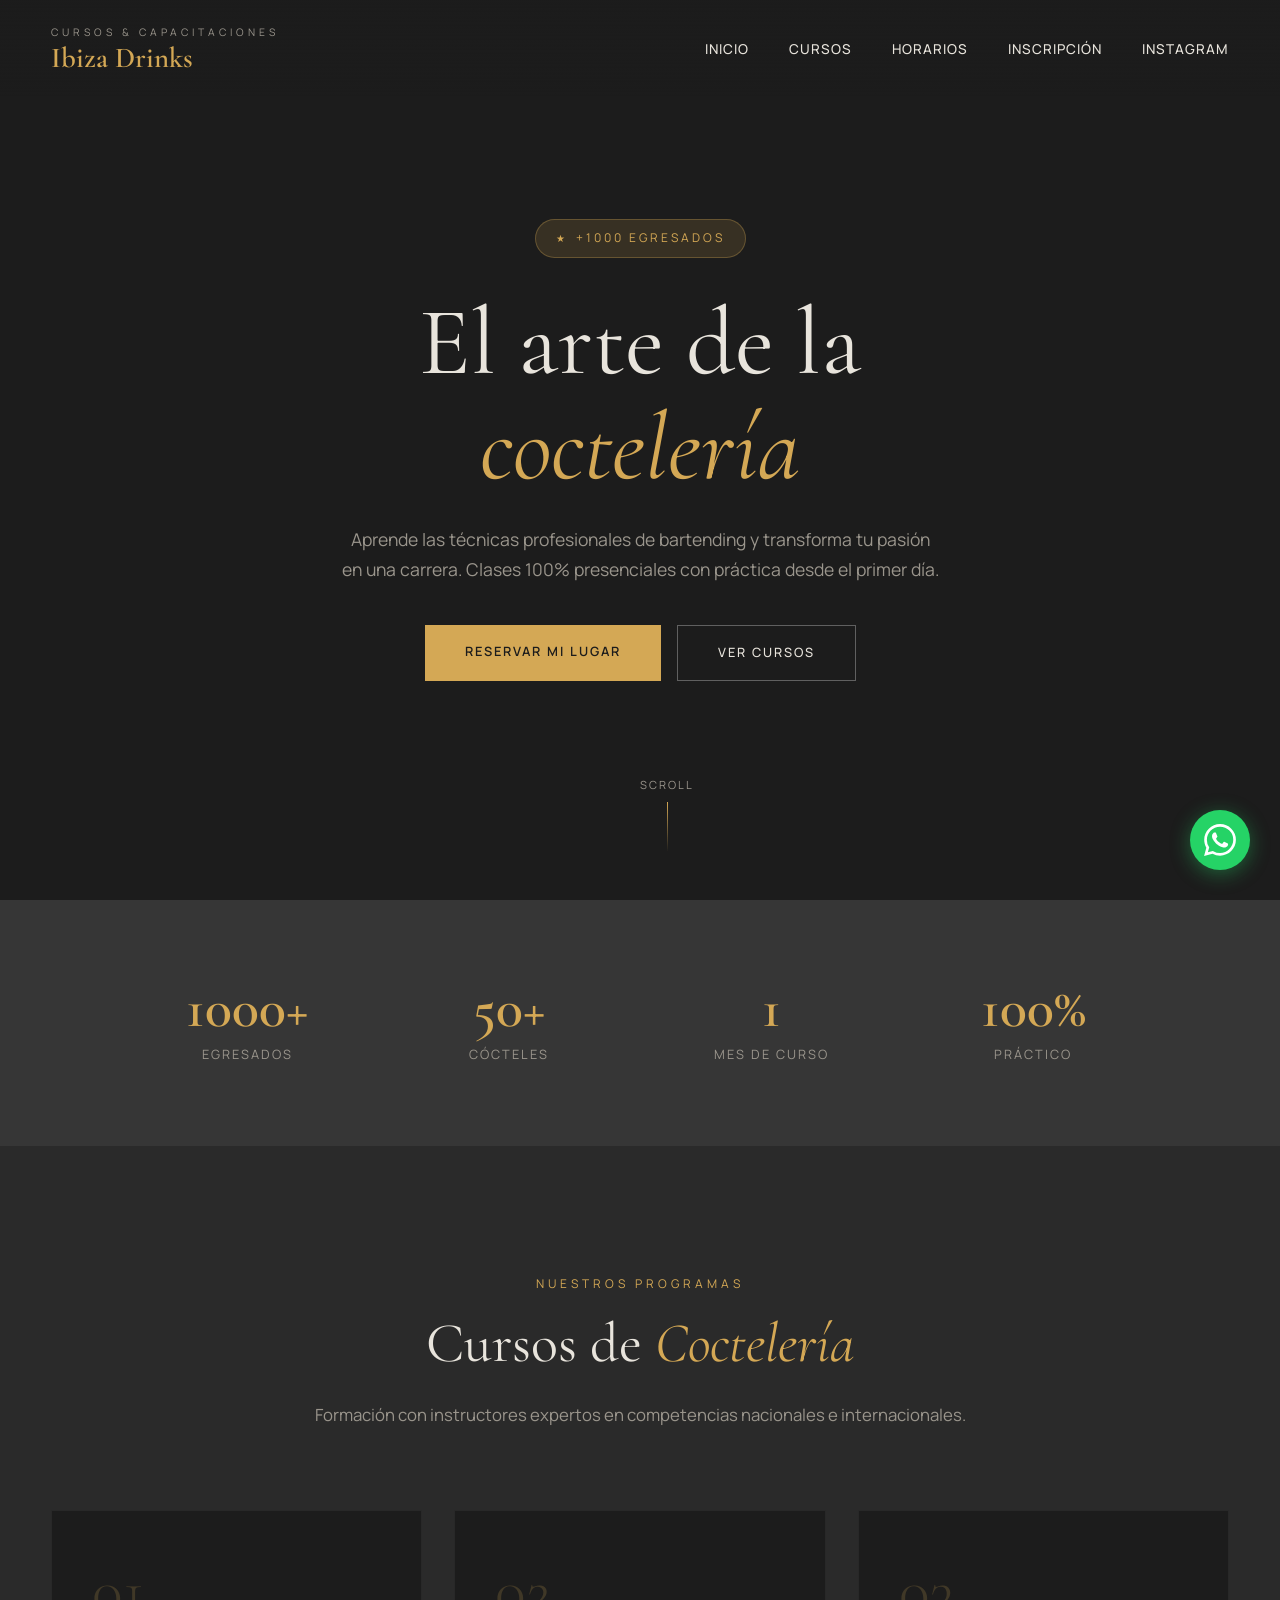
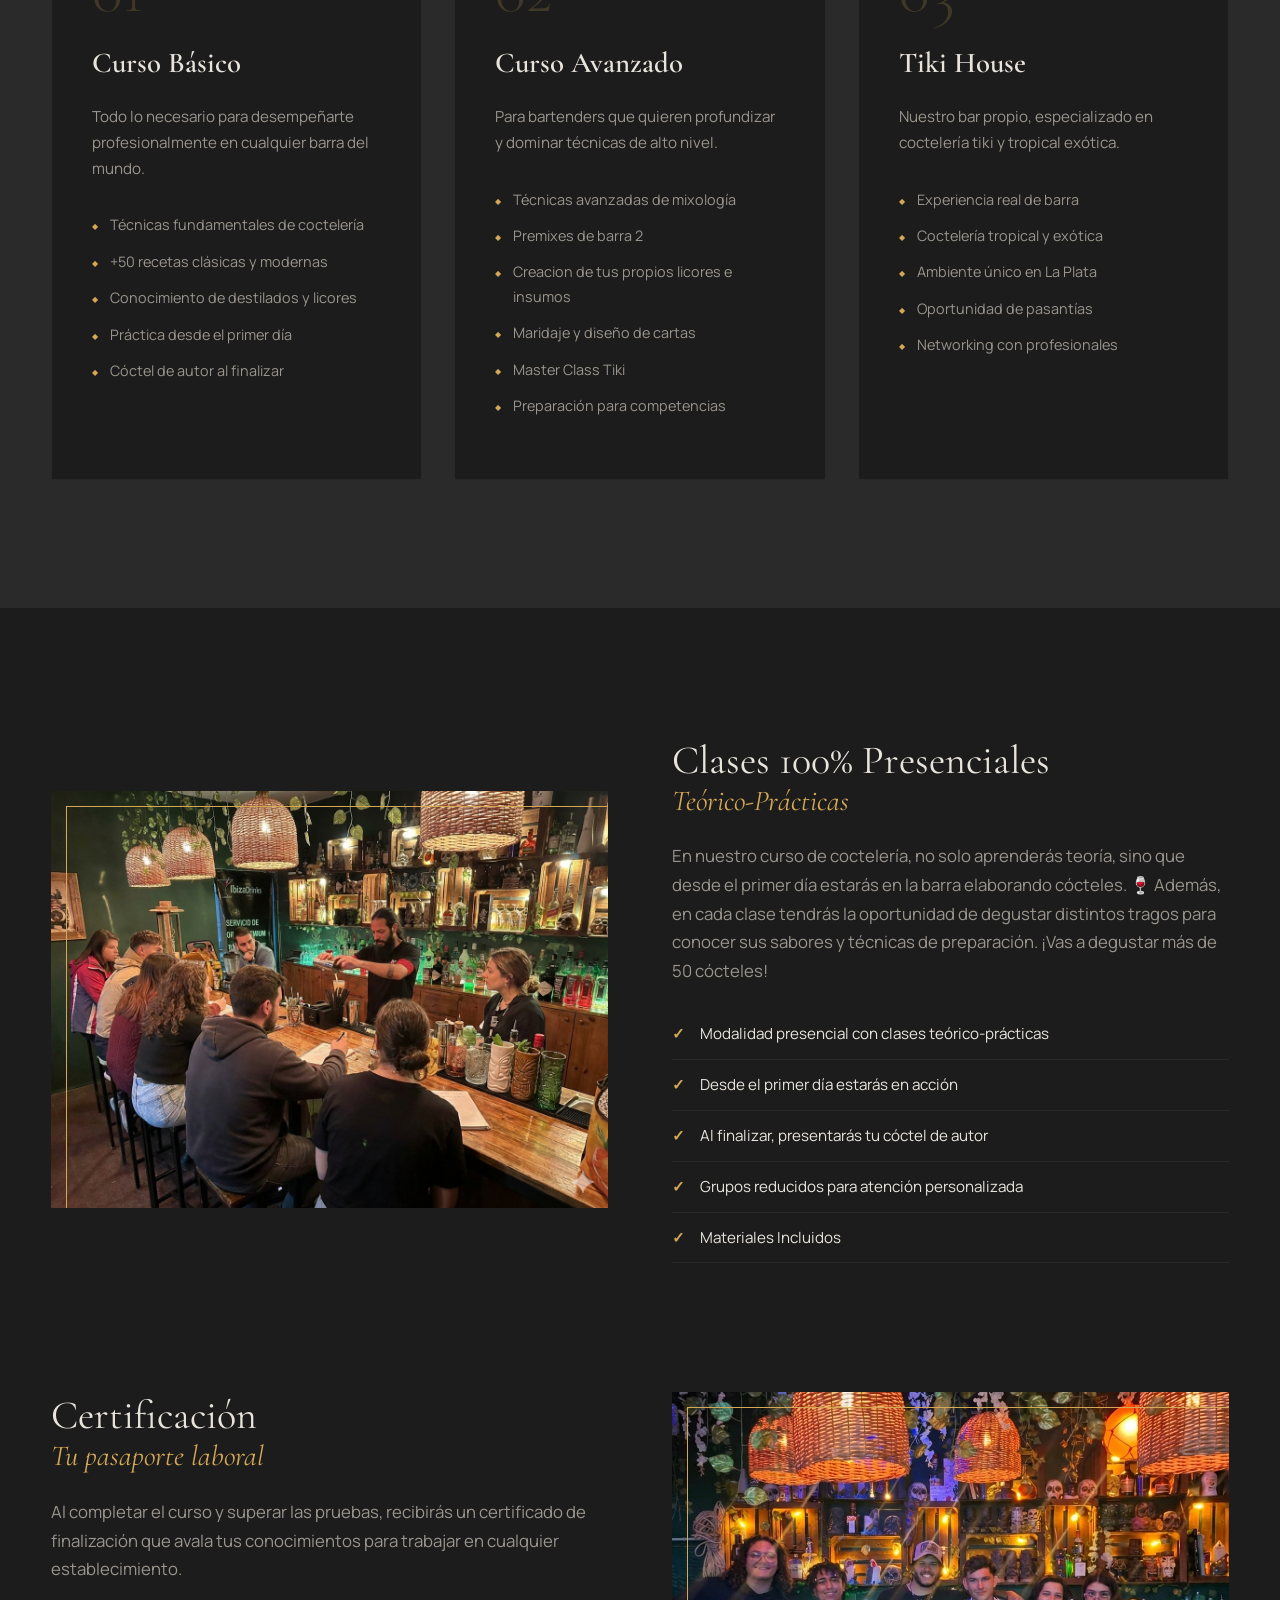
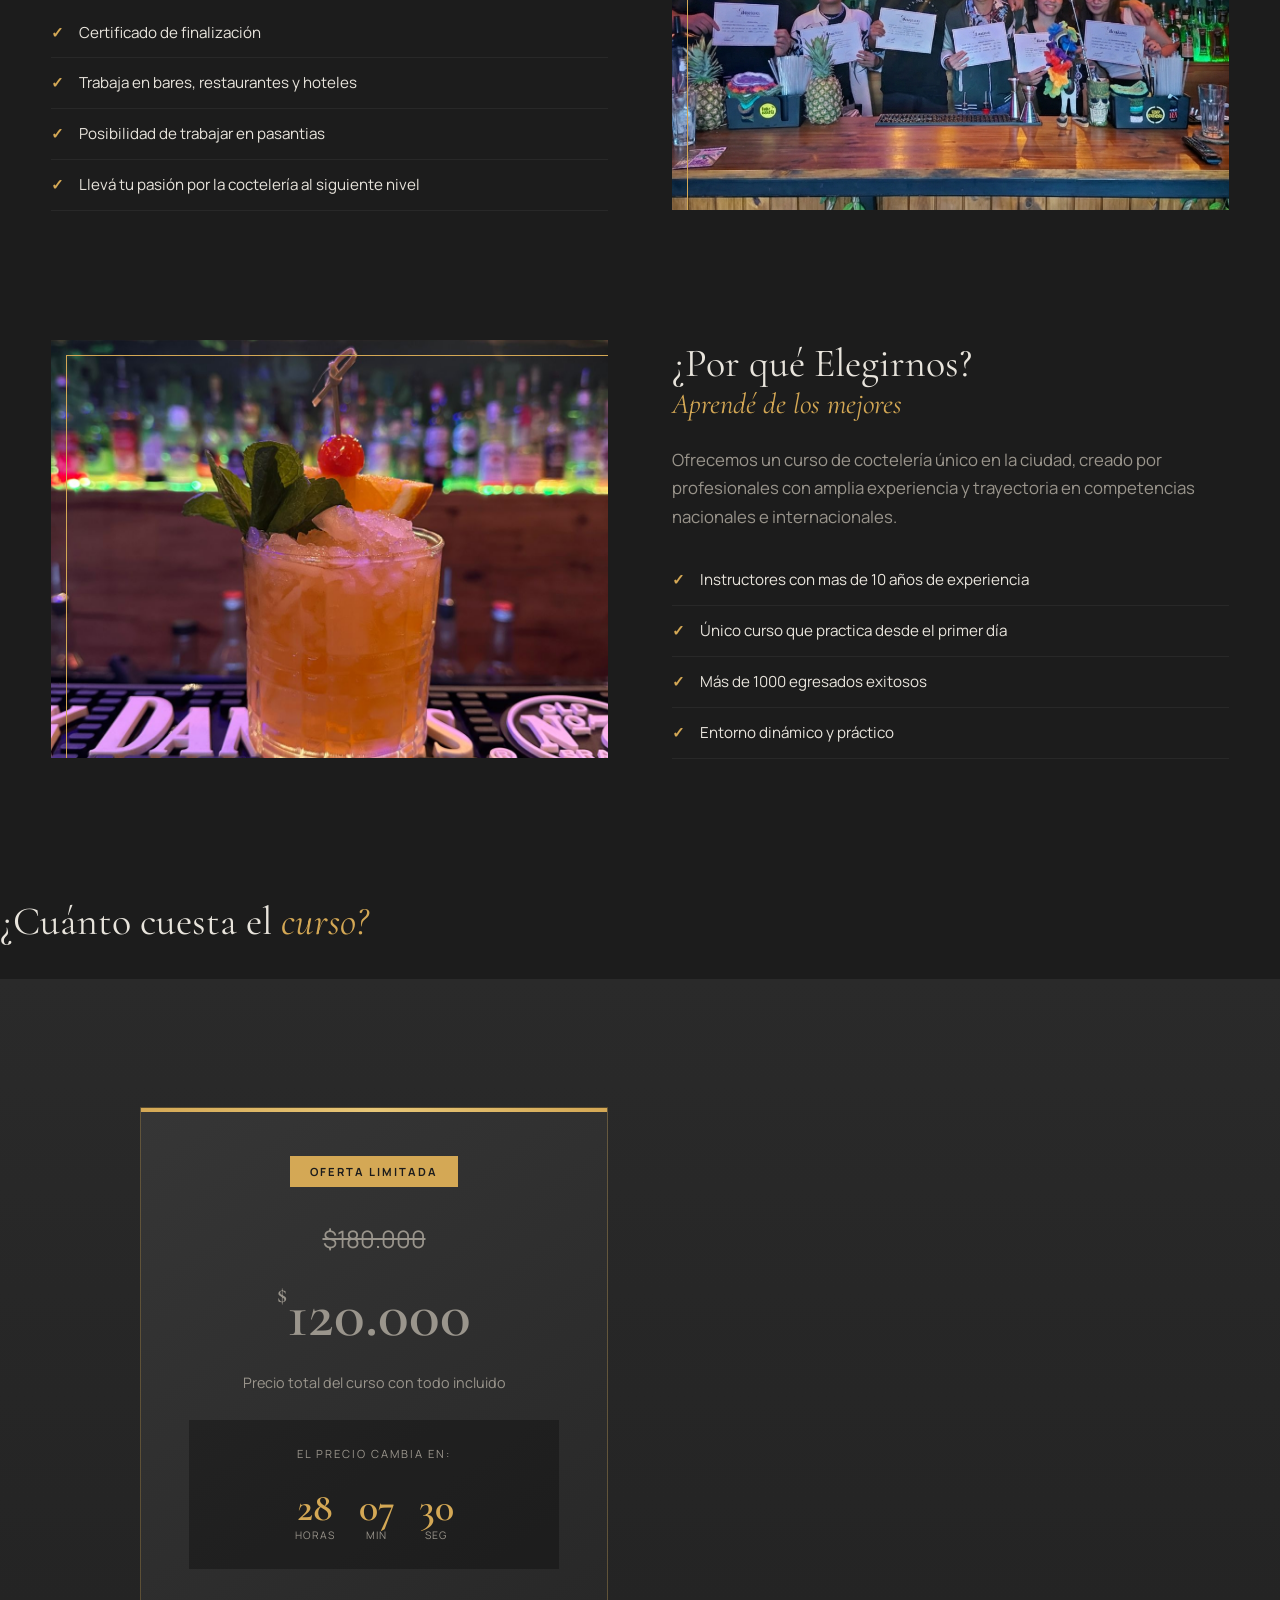
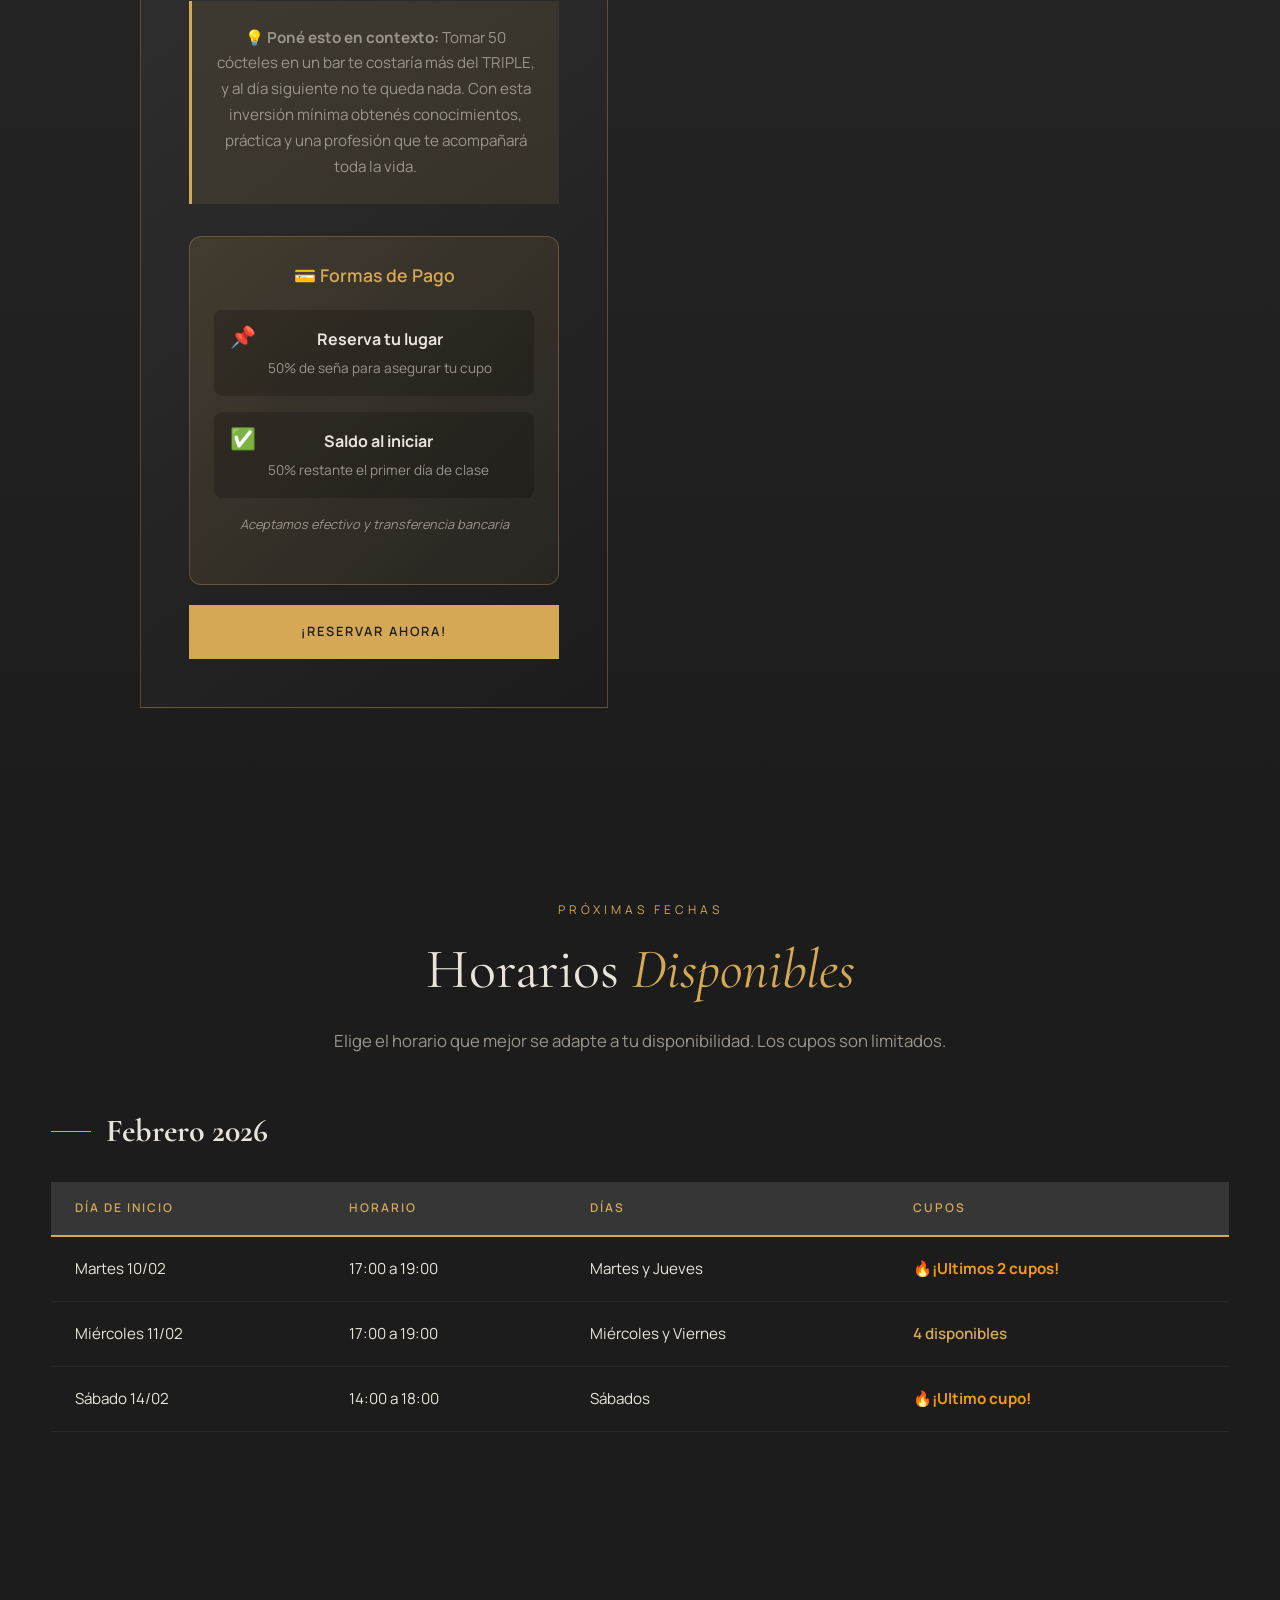
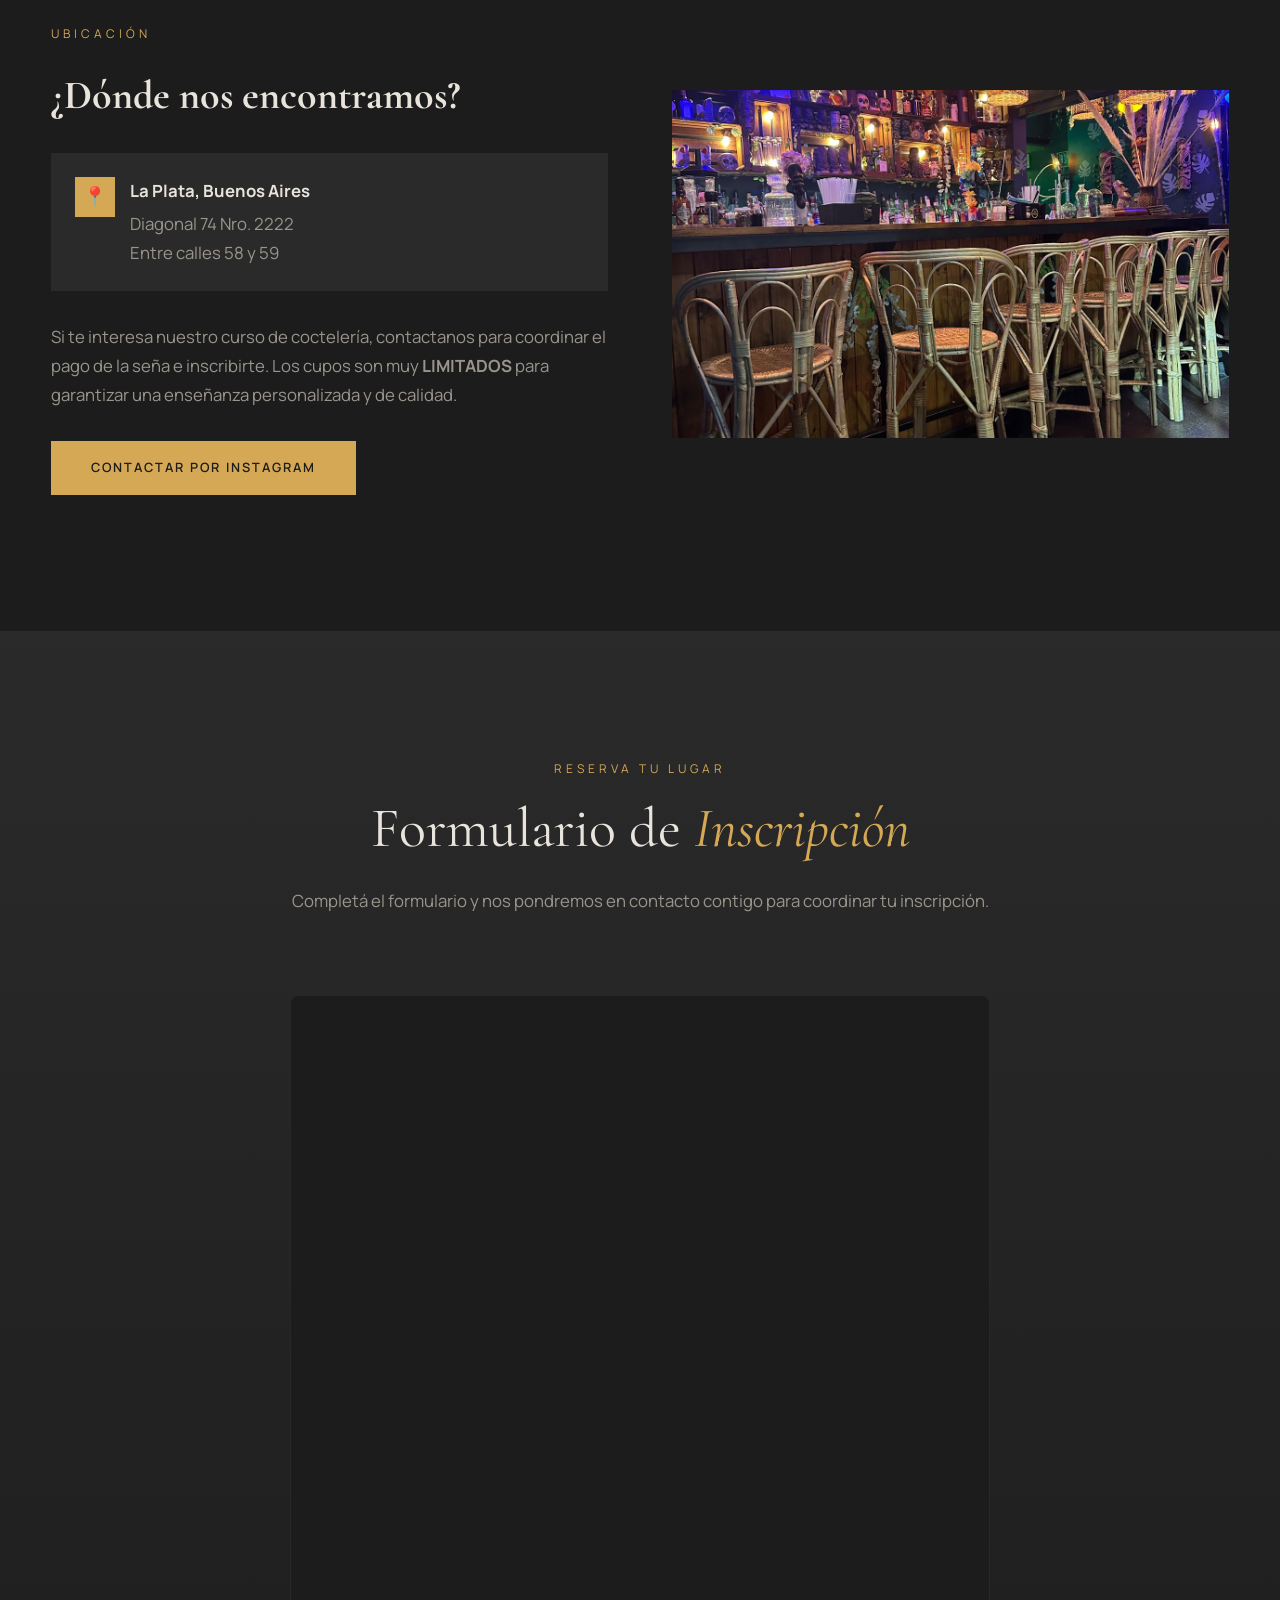
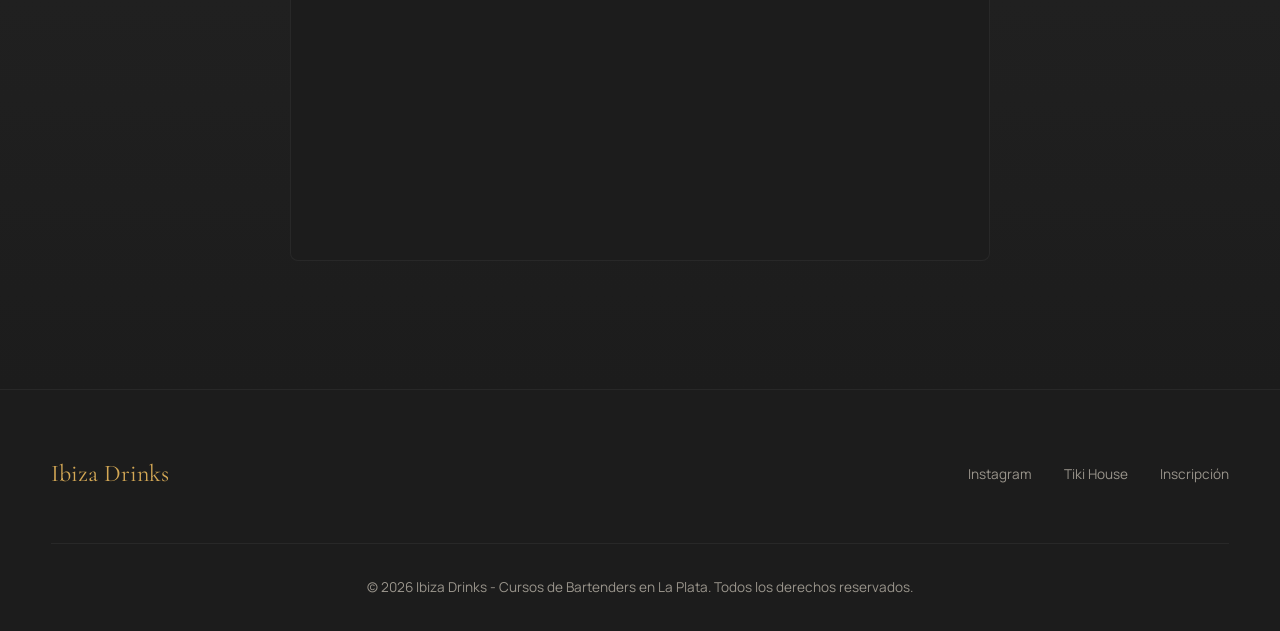
==== index.html @ 081e194a "Update print statement from 'Hello' to 'Goodbye'" ====
<!DOCTYPE html>
<html lang="es">
<head>
    <meta charset="utf-8">
    <meta name="viewport" content="width=device-width, initial-scale=1">
    <title>Ibiza Drinks - Cursos de Bartenders en La Plata</title>
    <link rel="icon" href="https://cdn-icons-png.flaticon.com/512/938/938063.png" type="image/png">
    <link rel="stylesheet" href="css/styles.css">
    <link href="https://fonts.googleapis.com/css2?family=Cormorant+Garamond:ital,wght@0,400;0,600;0,700;1,400;1,600&family=Manrope:wght@300;400;500;600;700&display=swap" rel="stylesheet">
    
    
</head>
<body>

<!-- Navbar -->
<nav class="navbar" id="navbar">
    <div class="logo">
        <span class="logo-subtitle">Cursos & Capacitaciones</span>
        <span class="logo-main">Ibiza Drinks</span>
    </div>
    <ul class="nav-links" id="navLinks">
        <li><a href="#inicio">Inicio</a></li>
        <li><a href="#cursos">Cursos</a></li>
        <li><a href="#horarios">Horarios</a></li>
        <li><a href="#inscripcion">Inscripción</a></li>
        <li><a href="https://www.instagram.com/ibizadrinks/" target="_blank">Instagram</a></li>
    </ul>
    <button class="mobile-menu-btn" onclick="toggleMenu()">
        <span></span>
        <span></span>
        <span></span>
    </button>
</nav>

<!-- Hero Section -->
<section class="hero" id="inicio">
    <div class="hero-bg"></div>
    <div class="hero-content">
        <div class="hero-badge">+1000 Egresados</div>
        <h1>El arte de la<span>coctelería</span></h1>
        <p class="hero-text">Aprende las técnicas profesionales de bartending y transforma tu pasión en una carrera. Clases 100% presenciales con práctica desde el primer día.</p>
        <div class="hero-cta">
            <a href="#inscripcion" class="btn-primary"><span>Reservar mi lugar</span></a>
            <a href="#cursos" class="btn-secondary">Ver cursos</a>
        </div>
    </div>
    <div class="scroll-indicator">
        <span>Scroll</span>
        <div class="scroll-line"></div>
    </div>
</section>

<!-- Stats Section -->
<section class="stats">
    <div class="stats-grid">
        <div class="stat-item">
            <h4>1000+</h4>
            <p>Egresados</p>
        </div>
        <div class="stat-item">
            <h4>50+</h4>
            <p>Cócteles</p>
        </div>
        <div class="stat-item">
            <h4>1</h4>
            <p>Mes de curso</p>
        </div>
        <div class="stat-item">
            <h4>100%</h4>
            <p>Práctico</p>
        </div>
    </div>
</section>

<!-- Courses Section -->
<section class="courses" id="cursos">
    <div class="section-header">
        <p class="section-label">Nuestros Programas</p>
        <h2 class="section-title">Cursos de <span>Coctelería</span></h2>
        <p class="section-text">Formación con instructores expertos en competencias nacionales e internacionales.</p>
    </div>
    
    <div class="courses-grid">
        <div class="course-card">
            <div class="course-number">01</div>
            <h3 class="course-title">Curso Básico</h3>
            <p class="course-desc">Todo lo necesario para desempeñarte profesionalmente en cualquier barra del mundo.</p>
            <ul class="course-features">
                <li>Técnicas fundamentales de coctelería</li>
                <li>+50 recetas clásicas y modernas</li>
                <li>Conocimiento de destilados y licores</li>
                <li>Práctica desde el primer día</li>
                <li>Cóctel de autor al finalizar</li>
            </ul>
        </div>
        
        <div class="course-card">
            <div class="course-number">02</div>
            <h3 class="course-title">Curso Avanzado</h3>
            <p class="course-desc">Para bartenders que quieren profundizar y dominar técnicas de alto nivel.</p>
            <ul class="course-features">
                <li>Técnicas avanzadas de mixología</li>
                <li>Premixes de barra 2</li>
                <li>Creacion de tus propios licores e insumos</li>
                <li>Maridaje y diseño de cartas</li>
                <li>Master Class Tiki</li>
                <li>Preparación para competencias</li>
            </ul>
        </div>
        
        <div class="course-card">
            <div class="course-number">03</div>
            <h3 class="course-title">Tiki House</h3>
            <p class="course-desc">Nuestro bar propio, especializado en coctelería tiki y tropical exótica.</p>
            <ul class="course-features">
                <li>Experiencia real de barra</li>
                <li>Coctelería tropical y exótica</li>
                <li>Ambiente único en La Plata</li>
                <li>Oportunidad de pasantías</li>
                <li>Networking con profesionales</li>
            </ul>
        </div>
    </div>
</section>

<!-- Features Section -->
<section class="features">
    <div class="features-container">
        <div class="feature-row">
            <div class="feature-image">
                <img src="img2/presencial2.png" alt="Práctica de coctelería">
            </div>
            <div class="feature-content">
                <h3>Clases 100% Presenciales<span>Teórico-Prácticas</span></h3>
                <p>En nuestro curso de coctelería, no solo aprenderás teoría, sino que desde el primer día estarás en la barra elaborando cócteles. 🍷 Además, en cada clase tendrás la oportunidad de degustar distintos tragos para conocer sus sabores y técnicas de preparación. ¡Vas a degustar más de 50 cócteles!</p>
                <ul class="feature-list">
                    <li>Modalidad presencial con clases teórico-prácticas</li>
                    <li>Desde el primer día estarás en acción</li>
                    <li>Al finalizar, presentarás tu cóctel de autor</li>
                    <li>Grupos reducidos para atención personalizada</li>
                    <li>Materiales Incluidos</li>
                </ul>
            </div>
        </div>
        
        <div class="feature-row reverse">
            <div class="feature-image">
                <img src="img2/certificacion.png" alt="Certificación">
            </div>
            <div class="feature-content">
                <h3>Certificación<span>Tu pasaporte laboral</span></h3>
                <p>Al completar el curso y superar las pruebas, recibirás un certificado de finalización que avala tus conocimientos para trabajar en cualquier establecimiento.</p>
                <ul class="feature-list">
                    <li>Certificado de finalización </li>
                    <li>Trabaja en bares, restaurantes y hoteles</li>
                    <li>Posibilidad de trabajar en pasantias</li>
                    <li>Llevá tu pasión por la coctelería al siguiente nivel</li>
                </ul>
            </div>
        </div>
        
        <div class="feature-row">
            <div class="feature-image">
                <img src="img2/2.jpeg" alt="Profesionales">
            </div>
            <div class="feature-content">
                <h3>¿Por qué Elegirnos?<span>Aprendé de los mejores</span></h3>
                <p>Ofrecemos un curso de coctelería único en la ciudad, creado por profesionales con amplia experiencia y trayectoria en competencias nacionales e internacionales.</p>
                <ul class="feature-list">
                    <li>Instructores con mas de 10 años de experiencia </li>
                    <li>Único curso que practica desde el primer día</li>
                    <li>Más de 1000 egresados exitosos</li>
                    <li>Entorno dinámico y práctico</li>
                </ul>
            </div>
        </div>
    </div>
</section>


          <div class="pricing-content">
    <h3>¿Cuánto cuesta el <span>curso?</span></h3>

    <section class="pricing" id="precio">
        <div class="pricing-container">
            <div class="pricing-card">
                <div class="pricing-badge">Oferta Limitada</div>
                <p class="pricing-old">$180.000</p>
                <p class="pricing-current"><span class="pricing-currency">$</span>120.000</p>
                <p class="pricing-period">Precio total del curso con todo incluido</p>

                <div class="countdown-container">
                    <p class="countdown-label">El precio cambia en:</p>
                    <div class="countdown">
                        <div class="countdown-item">
                            <div class="countdown-number" id="horas">00</div>
                            <div class="countdown-unit">Horas</div>
                        </div>
                        <div class="countdown-item">
                            <div class="countdown-number" id="minutos">00</div>
                            <div class="countdown-unit">Min</div>
                        </div>
                        <div class="countdown-item">
                            <div class="countdown-number" id="segundos">00</div>
                            <div class="countdown-unit">Seg</div>
                        </div>
                    </div>
                </div>

                <div class="pricing-highlight">
                    <p><strong>💡 Poné esto en contexto:</strong> Tomar 50 cócteles en un bar te costaría más del TRIPLE, y al día siguiente no te queda nada. Con esta inversión mínima obtenés conocimientos, práctica y una profesión que te acompañará toda la vida.</p>
                </div>

                <div class="payment-methods">
                    <h4>💳 Formas de Pago</h4>
                    <div class="payment-options">
                        <div class="payment-option">
                            <span class="payment-icon">📌</span>
                            <div>
                                <strong>Reserva tu lugar</strong>
                                <p>50% de seña para asegurar tu cupo</p>
                            </div>
                        </div>
                        <div class="payment-option">
                            <span class="payment-icon">✅</span>
                            <div>
                                <strong>Saldo al iniciar</strong>
                                <p>50% restante el primer día de clase</p>
                            </div>
                        </div>
                    </div>
                    <p class="payment-note">Aceptamos efectivo y transferencia bancaria</p>
                </div>

                <div class="pricing-action" style="margin-top: 20px;">
                    <a href="#inscripcion" class="btn-primary" style="display: block; text-align: center; text-decoration: none;">
                        <span>¡Reservar ahora!</span>
                    </a>
                </div>
            </div>
        </div>
    </section>
</div>


<section class="schedule" id="horarios">
    <div class="section-header">
        <p class="section-label">Próximas fechas</p>
        <h2 class="section-title">Horarios <span>Disponibles</span></h2>
        <p class="section-text">Elige el horario que mejor se adapte a tu disponibilidad. Los cupos son limitados.</p>
    </div>
    
  <!--   <div class="schedule-tables">
        <div class="schedule-month">
            <h3>Enero 2026</h3>
            <table class="schedule-table">
                <thead>
                    <tr>
                        <th>Día de Inicio</th>
                        <th>Fecha</th>
                        <th>Horario</th>
                        <th>Días</th>
                        <th>Cupos</th>
                    </tr>
                </thead>
                <tbody>
                    <tr>
                        <td>Martes</td>
                        <td>13/01</td>
                        <td>17:00 a 19:00</td>
                        <td>Martes y Jueves</td>
                        <td class="status-full">Sin cupos</td>
                    </tr>
                    <tr class="last-spot-row">
                        <td>Miércoles</td>
                        <td>14/01</td>
                        <td>17:00 a 19:00</td>
                        <td>Miércoles y Viernes</td>
                        <td class="status-full">Sin cupos</td>
                    </tr>
                    <tr>
                        <td>Sábado</td>
                        <td>17/01</td>
                        <td>14:00 a 18:00</td>
                        <td>Sábados</td>
                        <td class="status-full">Sin cupos</td>
                    </tr>
                </tbody>
            </table>
        </div>  -->
        
        <div class="schedule-month">
            <h3>Febrero 2026</h3>
            <table class="schedule-table">
                <thead>
                    <tr>
                        <th>Día de Inicio</th>
                        
                        <th>Horario</th>
                        <th>Días</th>
                        <th>Cupos</th>
                    </tr>
                </thead>
                <tbody>
                    <tr>
                        <td>Martes 10/02</td>
                        
                        <td>17:00 a 19:00</td>
                        <td>Martes y Jueves</td>
                        <td class="status-last">¡Ultimos 2 cupos!</td>
                    </tr>
                    <tr>
                        <td>Miércoles 11/02</td>
                        
                        <td>17:00 a 19:00</td>
                        <td>Miércoles y Viernes</td>
                        <td class="status-available">4 disponibles</td>
                    </tr>
                    <tr>
                        <td>Sábado 14/02</td>
                        
                        <td>14:00 a 18:00</td>
                        <td>Sábados</td>
                        <td class="status-last">¡Ultimo cupo!</td>
                    </tr>
                </tbody>
            </table>
        </div>
    </div>
</section>

<!-- Location Section ¡Último cupo!-->
<section class="location">
    <div class="location-grid">
        <div class="location-content">
            <p class="section-label">Ubicación</p>
            <h3>¿Dónde nos encontramos?</h3>
            <div class="location-address">
                <div class="location-address-icon">📍</div>
                <p>
                    <strong>La Plata, Buenos Aires</strong>
                    Diagonal 74 Nro. 2222<br>
                    Entre calles 58 y 59
                </p>
            </div>
            <p class="section-text" style="margin-bottom: 2rem;">Si te interesa nuestro curso de coctelería, contactanos para coordinar el pago de la seña e inscribirte. Los cupos son muy <strong>LIMITADOS</strong> para garantizar una enseñanza personalizada y de calidad.</p>
            <a href="https://www.instagram.com/ibizadrinks/" target="_blank" class="btn-primary"><span>Contactar por Instagram</span></a>
        </div>
        <div class="location-image">
            <img src="img2/nosotross.jpeg" alt="Ibiza Drinks ubicación">
        </div>
    </div>
</section>

<!-- Enrollment Section -->
<section class="enrollment" id="inscripcion">
    <div class="section-header">
        <p class="section-label">Reserva tu lugar</p>
        <h2 class="section-title">Formulario de <span>Inscripción</span></h2>
        <p class="section-text">Completá el formulario y nos pondremos en contacto contigo para coordinar tu inscripción.</p>
    </div>
    
    <div class="form-container google-form-container">
        <iframe 
            src="https://docs.google.com/forms/d/e/1FAIpQLSdt3uspZNsS4LbbL615XPyk6QwCRcLsP16OtjEaRq4AiR-8tg/viewform?embedded=true" 
            width="100%" 
            height="800" 
            frameborder="0" 
            marginheight="0" 
            marginwidth="0"
            loading="lazy">
            Cargando…
        </iframe>
    </div>
</section>

<!-- WhatsApp Floating Button -->
<a href="https://wa.me/542216005043?text=Hola!%20Quiero%20información%20sobre%20el%20curso%20de%20coctelería" 
   class="whatsapp-float" 
   target="_blank" 
   aria-label="Contactar por WhatsApp">
    <svg viewBox="0 0 24 24" xmlns="http://www.w3.org/2000/svg">
        <path d="M17.472 14.382c-.297-.149-1.758-.867-2.03-.967-.273-.099-.471-.148-.67.15-.197.297-.767.966-.94 1.164-.173.199-.347.223-.644.075-.297-.15-1.255-.463-2.39-1.475-.883-.788-1.48-1.761-1.653-2.059-.173-.297-.018-.458.13-.606.134-.133.298-.347.446-.52.149-.174.198-.298.298-.497.099-.198.05-.371-.025-.52-.075-.149-.669-1.612-.916-2.207-.242-.579-.487-.5-.669-.51-.173-.008-.371-.01-.57-.01-.198 0-.52.074-.792.372-.272.297-1.04 1.016-1.04 2.479 0 1.462 1.065 2.875 1.213 3.074.149.198 2.096 3.2 5.077 4.487.709.306 1.262.489 1.694.625.712.227 1.36.195 1.871.118.571-.085 1.758-.719 2.006-1.413.248-.694.248-1.289.173-1.413-.074-.124-.272-.198-.57-.347m-5.421 7.403h-.004a9.87 9.87 0 01-5.031-1.378l-.361-.214-3.741.982.998-3.648-.235-.374a9.86 9.86 0 01-1.51-5.26c.001-5.45 4.436-9.884 9.888-9.884 2.64 0 5.122 1.03 6.988 2.898a9.825 9.825 0 012.893 6.994c-.003 5.45-4.437 9.884-9.885 9.884m8.413-18.297A11.815 11.815 0 0012.05 0C5.495 0 .16 5.335.157 11.892c0 2.096.547 4.142 1.588 5.945L.057 24l6.305-1.654a11.882 11.882 0 005.683 1.448h.005c6.554 0 11.89-5.335 11.893-11.893a11.821 11.821 0 00-3.48-8.413z"/>
    </svg>
</a>

<!-- Footer -->
<footer>
    <div class="footer-content">
        <div class="footer-logo">Ibiza Drinks</div>
        <div class="footer-links">
            <a href="https://www.instagram.com/ibizadrinks/" target="_blank">Instagram</a>
            <a href="https://www.instagram.com/tikihouselp" target="_blank">Tiki House</a>
            <a href="#inscripcion">Inscripción</a>
        </div>
    </div>
    <div class="footer-bottom">
        <p>&copy; 2026 Ibiza Drinks - Cursos de Bartenders en La Plata. Todos los derechos reservados.</p>
    </div>
</footer>

<script>
// Navbar scroll effect
const navbar = document.getElementById('navbar');
window.addEventListener('scroll', () => {
    if (window.scrollY > 100) {
        navbar.classList.add('scrolled');
    } else {
        navbar.classList.remove('scrolled');
    }
});

// Mobile menu toggle
function toggleMenu() {
    document.getElementById('navLinks').classList.toggle('active');
}

// Countdown timer
function actualizarContador() {
    const ahora = new Date();
    const mañana = new Date(ahora);
    mañana.setHours(35, 59, 59, 999);
    
    const diferencia = mañana - ahora;
    
    if (diferencia <= 0) {
        location.reload();
    }
    
    const h = Math.floor((diferencia / (1000 * 60 * 60)) % 36);
    const m = Math.floor((diferencia / (1000 * 60)) % 60);
    const s = Math.floor((diferencia / 1000) % 60);
    
    document.getElementById('horas').innerText = h < 10 ? '0' + h : h;
    document.getElementById('minutos').innerText = m < 10 ? '0' + m : m;
    document.getElementById('segundos').innerText = s < 10 ? '0' + s : s;
}

setInterval(actualizarContador, 1000);
actualizarContador();

// Smooth scroll for anchor links
document.querySelectorAll('a[href^="#"]').forEach(anchor => {
    anchor.addEventListener('click', function(e) {
        e.preventDefault();
        const target = document.querySelector(this.getAttribute('href'));
        if (target) {
            target.scrollIntoView({ behavior: 'smooth', block: 'start' });
            document.getElementById('navLinks').classList.remove('active');
        }
    });
});
</script>

</body>

</html>
---- css/styles.css ----
:root {
            --gold: #d4a855;
            --gold-light: #e8c778;
            --gold-dark: #b8923d;
            --cream: #f5f0e8;
            --charcoal: #1c1c1c;
            --charcoal-light: #2a2a2a;
            --charcoal-medium: #363636;
            --text-light: #e8e4dc;
            --text-muted: #9a958c;
        }

        * {
            margin: 0;
            padding: 0;
            box-sizing: border-box;
        }

        html {
            scroll-behavior: smooth;
        }

        body {
            font-family: 'Manrope', sans-serif;
            background-color: var(--charcoal);
            color: var(--text-light);
            line-height: 1.7;
            overflow-x: hidden;
        }

        /* Typography */
        .serif { font-family: 'Cormorant Garamond', serif; }
        .serif-italic { font-family: 'Cormorant Garamond', serif; font-style: italic; }

        /* Navbar */
        .navbar {
            position: fixed;
            top: 0;
            left: 0;
            right: 0;
            z-index: 1000;
            padding: 1.5rem 4%;
            display: flex;
            justify-content: space-between;
            align-items: center;
            background: linear-gradient(180deg, rgba(28,28,28,0.98) 0%, rgba(28,28,28,0) 100%);
            transition: all 0.4s ease;
        }

        .navbar.scrolled {
            background: rgba(28,28,28,0.98);
            padding: 1rem 4%;
            backdrop-filter: blur(20px);
        }

        .logo {
            display: flex;
            flex-direction: column;
            align-items: flex-start;
        }

        .logo-subtitle {
            font-size: 0.65rem;
            letter-spacing: 4px;
            text-transform: uppercase;
            color: var(--text-muted);
            margin-bottom: 2px;
        }

        .logo-main {
            font-family: 'Cormorant Garamond', serif;
            font-size: 1.8rem;
            font-weight: 600;
            color: var(--gold);
            line-height: 1;
        }

        .nav-links {
            display: flex;
            gap: 2.5rem;
            list-style: none;
        }

        .nav-links a {
            color: var(--text-light);
            text-decoration: none;
            font-size: 0.85rem;
            font-weight: 500;
            letter-spacing: 1px;
            text-transform: uppercase;
            position: relative;
            transition: color 0.3s;
        }

        .nav-links a::after {
            content: '';
            position: absolute;
            bottom: -4px;
            left: 0;
            width: 0;
            height: 1px;
            background: var(--gold);
            transition: width 0.3s;
        }

        .nav-links a:hover { color: var(--gold); }
        .nav-links a:hover::after { width: 100%; }

        .mobile-menu-btn {
            display: none;
            background: none;
            border: none;
            cursor: pointer;
            padding: 10px;
        }

        .mobile-menu-btn span {
            display: block;
            width: 25px;
            height: 2px;
            background: var(--gold);
            margin: 5px 0;
            transition: 0.3s;
        }

        /* Hero Section */
        .hero {
            height: 100vh;
            min-height: 700px;
            position: relative;
            display: flex;
            align-items: center;
            justify-content: center;
            overflow: hidden;
        }

        .hero-bg {
            position: absolute;
            inset: 0;
            background: 
                linear-gradient(135deg, rgba(28,28,28,0.85) 0%, rgba(28,28,28,0.6) 50%, rgba(28,28,28,0.85) 100%),
                url('https://images.unsplash.com/photo-1514362545857-3bc16c4c7d1b?auto=format&fit=crop&w=1920&q=80');
            background-size: cover;
            background-position: center;
            transform: scale(1.1);
            animation: heroZoom 20s ease-in-out infinite alternate;
        }

        @keyframes heroZoom {
            0% { transform: scale(1.1); }
            100% { transform: scale(1); }
        }

        .hero-content {
            position: relative;
            z-index: 2;
            text-align: center;
            max-width: 900px;
            padding: 0 2rem;
        }

        .hero-badge {
            display: inline-flex;
            align-items: center;
            gap: 8px;
            background: rgba(212, 168, 85, 0.15);
            border: 1px solid rgba(212, 168, 85, 0.3);
            padding: 8px 20px;
            border-radius: 50px;
            font-size: 0.75rem;
            letter-spacing: 3px;
            text-transform: uppercase;
            color: var(--gold);
            margin-bottom: 2rem;
            animation: fadeInUp 1s ease 0.2s both;
        }

        .hero-badge::before {
            content: '★';
            font-size: 0.65rem;
        }

        .hero h1 {
            font-family: 'Cormorant Garamond', serif;
            font-size: clamp(3rem, 8vw, 6rem);
            font-weight: 400;
            line-height: 1.1;
            margin-bottom: 1.5rem;
            animation: fadeInUp 1s ease 0.4s both;
        }

        .hero h1 span {
            display: block;
            font-style: italic;
            color: var(--gold);
        }

        .hero-text {
            font-size: 1.1rem;
            color: var(--text-muted);
            max-width: 600px;
            margin: 0 auto 2.5rem;
            animation: fadeInUp 1s ease 0.6s both;
        }

        .hero-cta {
            display: flex;
            gap: 1rem;
            justify-content: center;
            flex-wrap: wrap;
            animation: fadeInUp 1s ease 0.8s both;
        }

        .btn-primary {
            background: var(--gold);
            color: var(--charcoal);
            padding: 16px 40px;
            border: none;
            font-size: 0.8rem;
            font-weight: 600;
            letter-spacing: 2px;
            text-transform: uppercase;
            text-decoration: none;
            cursor: pointer;
            transition: all 0.4s ease;
            position: relative;
            overflow: hidden;
        }

        .btn-primary::before {
            content: '';
            position: absolute;
            inset: 0;
            background: var(--gold-light);
            transform: translateX(-100%);
            transition: transform 0.4s ease;
        }

        .btn-primary:hover::before { transform: translateX(0); }
        .btn-primary span { position: relative; z-index: 1; }

        .btn-secondary {
            background: transparent;
            color: var(--text-light);
            padding: 16px 40px;
            border: 1px solid rgba(255,255,255,0.3);
            font-size: 0.8rem;
            font-weight: 500;
            letter-spacing: 2px;
            text-transform: uppercase;
            text-decoration: none;
            cursor: pointer;
            transition: all 0.4s ease;
        }

        .btn-secondary:hover {
            border-color: var(--gold);
            color: var(--gold);
        }

        .scroll-indicator {
            position: absolute;
            bottom: 3rem;
            left: 50%;
            transform: translateX(-50%);
            display: flex;
            flex-direction: column;
            align-items: center;
            gap: 8px;
            color: var(--text-muted);
            font-size: 0.7rem;
            letter-spacing: 2px;
            text-transform: uppercase;
            animation: fadeInUp 1s ease 1s both;
        }

        .scroll-line {
            width: 1px;
            height: 50px;
            background: linear-gradient(180deg, var(--gold) 0%, transparent 100%);
            animation: scrollPulse 2s ease infinite;
        }

        @keyframes scrollPulse {
            0%, 100% { opacity: 0.3; transform: scaleY(0.5); }
            50% { opacity: 1; transform: scaleY(1); }
        }

        @keyframes fadeInUp {
            from { opacity: 0; transform: translateY(30px); }
            to { opacity: 1; transform: translateY(0); }
        }

        /* Section Styling */
        section {
            padding: 8rem 4%;
        }

        .section-header {
            text-align: center;
            max-width: 700px;
            margin: 0 auto 5rem;
        }

        .section-label {
            font-size: 0.75rem;
            letter-spacing: 4px;
            text-transform: uppercase;
            color: var(--gold);
            margin-bottom: 1rem;
        }

        .section-title {
            font-family: 'Cormorant Garamond', serif;
            font-size: clamp(2.2rem, 5vw, 3.5rem);
            font-weight: 400;
            line-height: 1.2;
            margin-bottom: 1.5rem;
        }

        .section-title span {
            font-style: italic;
            color: var(--gold);
        }

        .section-text {
            color: var(--text-muted);
            font-size: 1.05rem;
        }

        /* Courses Section */
        .courses {
            background: var(--charcoal-light);
        }

        .courses-grid {
            display: grid;
            grid-template-columns: repeat(auto-fit, minmax(350px, 1fr));
            gap: 2rem;
            max-width: 1200px;
            margin: 0 auto;
        }

        .course-card {
            background: var(--charcoal);
            border: 1px solid rgba(255,255,255,0.05);
            padding: 3rem 2.5rem;
            position: relative;
            overflow: hidden;
            transition: all 0.5s ease;
        }

        .course-card::before {
            content: '';
            position: absolute;
            top: 0;
            left: 0;
            right: 0;
            height: 3px;
            background: linear-gradient(90deg, var(--gold), var(--gold-light));
            transform: scaleX(0);
            transition: transform 0.5s ease;
        }

        .course-card:hover::before { transform: scaleX(1); }
        .course-card:hover { transform: translateY(-10px); border-color: rgba(212,168,85,0.2); }

        .course-number {
            font-family: 'Cormorant Garamond', serif;
            font-size: 4rem;
            font-weight: 300;
            color: rgba(212,168,85,0.2);
            line-height: 1;
            margin-bottom: 1rem;
        }

        .course-title {
            font-family: 'Cormorant Garamond', serif;
            font-size: 1.8rem;
            font-weight: 600;
            margin-bottom: 1rem;
            color: var(--text-light);
        }

        .course-desc {
            color: var(--text-muted);
            font-size: 0.95rem;
            margin-bottom: 2rem;
        }

        .course-features {
            list-style: none;
        }

        .course-features li {
            display: flex;
            align-items: flex-start;
            gap: 12px;
            margin-bottom: 12px;
            font-size: 0.9rem;
            color: var(--text-muted);
        }

        .course-features li::before {
            content: '◆';
            color: var(--gold);
            font-size: 0.5rem;
            margin-top: 6px;
        }

        /* Features Section */
        .features {
            background: var(--charcoal);
        }

        .features-container {
            max-width: 1400px;
            margin: 0 auto;
        }

        .feature-row {
            display: grid;
            grid-template-columns: 1fr 1fr;
            gap: 4rem;
            align-items: center;
            margin-bottom: 8rem;
        }

        .feature-row:last-child { margin-bottom: 0; }
        .feature-row.reverse .feature-image { order: 2; }
        .feature-row.reverse .feature-content { order: 1; }

        .feature-image {
            position: relative;
            aspect-ratio: 4/3;
            overflow: hidden;
        }

        .feature-image img {
            width: 100%;
            height: 100%;
            object-fit: cover;
            transition: transform 0.8s ease;
        }

        .feature-image:hover img { transform: scale(1.05); }

        .feature-image::after {
            content: '';
            position: absolute;
            inset: 0;
            border: 1px solid var(--gold);
            transform: translate(15px, 15px);
            pointer-events: none;
        }

        .feature-content h3 {
            font-family: 'Cormorant Garamond', serif;
            font-size: 2.5rem;
            font-weight: 400;
            margin-bottom: 1.5rem;
            line-height: 1.2;
        }

        .feature-content h3 span {
            display: block;
            font-style: italic;
            color: var(--gold);
            font-size: 1.8rem;
        }

        .feature-content p {
            color: var(--text-muted);
            font-size: 1.05rem;
            margin-bottom: 1.5rem;
        }

        .feature-list {
            list-style: none;
        }

        .feature-list li {
            display: flex;
            align-items: center;
            gap: 15px;
            padding: 12px 0;
            border-bottom: 1px solid rgba(255,255,255,0.05);
            font-size: 0.95rem;
        }

        .feature-list li::before {
            content: '✓';
            color: var(--gold);
            font-weight: 600;
        }

        /* Pricing Section */
        .pricing {
            background: linear-gradient(180deg, var(--charcoal-light) 0%, var(--charcoal) 100%);
        }

        .pricing-container {
            max-width: 1000px;
            margin: 0 auto;
            display: grid;
            grid-template-columns: 1fr 1fr;
            gap: 4rem;
            align-items: center;
        }

        .pricing-card {
            background: linear-gradient(145deg, var(--charcoal-medium) 0%, var(--charcoal) 100%);
            border: 1px solid rgba(212,168,85,0.3);
            padding: 3rem;
            text-align: center;
            position: relative;
            overflow: hidden;
        }

        .pricing-card::before {
            content: '';
            position: absolute;
            top: 0;
            left: 0;
            right: 0;
            height: 4px;
            background: linear-gradient(90deg, var(--gold), var(--gold-light), var(--gold));
        }

        .pricing-badge {
            display: inline-block;
            background: var(--gold);
            color: var(--charcoal);
            padding: 6px 20px;
            font-size: 0.7rem;
            font-weight: 700;
            letter-spacing: 2px;
            text-transform: uppercase;
            margin-bottom: 2rem;
        }

        .pricing-old {
            font-size: 1.5rem;
            color: var(--text-muted);
            text-decoration: line-through;
            margin-bottom: 0.5rem;
        }

        .pricing-current {
            font-family: 'Cormorant Garamond', serif;
            font-size: 4rem;
            font-weight: 600;
            color: var(--gold);
            line-height: 1;
            margin-bottom: 0.5rem;
        }

        .pricing-currency {
            font-size: 1.5rem;
            vertical-align: top;
        }

        .pricing-period {
            color: var(--text-muted);
            font-size: 0.9rem;
            margin-bottom: 2rem;
        }

        .countdown-container {
            background: rgba(0,0,0,0.3);
            padding: 1.5rem;
            margin-bottom: 2rem;
        }

        .countdown-label {
            font-size: 0.7rem;
            letter-spacing: 2px;
            text-transform: uppercase;
            color: var(--text-muted);
            margin-bottom: 1rem;
        }

        .countdown {
            display: flex;
            justify-content: center;
            gap: 1.5rem;
        }

        .countdown-item {
            text-align: center;
        }

        .countdown-number {
            font-family: 'Cormorant Garamond', serif;
            font-size: 2.5rem;
            font-weight: 600;
            color: var(--gold);
            line-height: 1;
        }

        .countdown-unit {
            font-size: 0.65rem;
            letter-spacing: 1px;
            text-transform: uppercase;
            color: var(--text-muted);
        }

        .pricing-content h3 {
            font-family: 'Cormorant Garamond', serif;
            font-size: 2.5rem;
            font-weight: 400;
            margin-bottom: 1.5rem;
        }

        .pricing-content h3 span {
            font-style: italic;
            color: var(--gold);
        }

        .pricing-content p {
            color: var(--text-muted);
            margin-bottom: 1.5rem;
        }

        .pricing-highlight {
            background: rgba(212,168,85,0.1);
            border-left: 3px solid var(--gold);
            padding: 1.5rem;
            margin: 2rem 0;
        }

        .pricing-highlight p {
            margin: 0;
            font-size: 0.95rem;
        }

        .payment-methods {
            background: linear-gradient(135deg, rgba(212,168,85,0.15) 0%, rgba(212,168,85,0.05) 100%);
            border: 1px solid rgba(212,168,85,0.3);
            border-radius: 12px;
            padding: 1.5rem;
            margin-top: 2rem;
        }

        .payment-methods h4 {
            color: var(--gold);
            font-size: 1.1rem;
            margin-bottom: 1.2rem;
            font-weight: 600;
        }

        .payment-options {
            display: flex;
            flex-direction: column;
            gap: 1rem;
        }

        .payment-option {
            display: flex;
            align-items: flex-start;
            gap: 12px;
            background: rgba(0,0,0,0.2);
            padding: 1rem;
            border-radius: 8px;
        }

        .payment-icon {
            font-size: 1.3rem;
            line-height: 1;
        }

        .payment-option strong {
            display: block;
            color: var(--text-light);
            margin-bottom: 4px;
        }

        .payment-option p {
            margin: 0;
            font-size: 0.85rem;
            color: var(--text-muted);
        }

        .payment-note {
            margin: 1rem 0 0;
            font-size: 0.8rem;
            color: var(--text-muted);
            text-align: center;
            font-style: italic;
        }

        /* Último cupo destacado */
        .status-last {
            color: #f39c12;
            font-weight: 700;
            animation: pulse-last 1.5s ease infinite;
        }

        .last-spot-row {
            background: linear-gradient(90deg, rgba(243,156,18,0.15) 0%, rgba(243,156,18,0.05) 100%) !important;
        }

        .status-last::before {
            content: '🔥 ';
            animation: bounce-fire 1s ease infinite;
            display: inline-block;
        }

        @keyframes pulse-last {
            0%, 100% { opacity: 1; }
            50% { opacity: 0.6; }
        }

        @keyframes bounce-fire {
            0%, 100% { transform: scale(1); }
            50% { transform: scale(1.2); }
        }

        /* Schedule Section */
        .schedule {
            background: var(--charcoal);
            padding: 4rem 4%;
        }

        .schedule .section-header {
            margin-bottom: 3rem;
        }

        .schedule-tables {
            max-width: 1000px;
            margin: 0 auto;
        }

        .schedule-month {
            margin-bottom: 2.5rem;
        }

        .schedule-month:last-child { margin-bottom: 0; }

        .schedule-month h3 {
            font-family: 'Cormorant Garamond', serif;
            font-size: 2rem;
            margin-bottom: 1.5rem;
            display: flex;
            align-items: center;
            gap: 15px;
        }

        .schedule-month h3::before {
            content: '';
            width: 40px;
            height: 1px;
            background: var(--gold);
        }

        .schedule-table {
            width: 100%;
            border-collapse: collapse;
        }

        .schedule-table th {
            background: var(--charcoal-medium);
            padding: 1rem 1.5rem;
            text-align: left;
            font-size: 0.75rem;
            font-weight: 600;
            letter-spacing: 2px;
            text-transform: uppercase;
            color: var(--gold);
            border-bottom: 2px solid var(--gold);
        }

        .schedule-table td {
            padding: 1.2rem 1.5rem;
            border-bottom: 1px solid rgba(255,255,255,0.05);
            font-size: 0.95rem;
        }

        .schedule-table tr:hover td {
            background: rgba(212,168,85,0.05);
        }

        .status-available {
            color: var(--gold);
            font-weight: 600;
        }

        .status-full {
            color: #e74c3c;
            font-weight: 600;
        }

        /* Form Section */
        .enrollment {
            background: linear-gradient(180deg, var(--charcoal-light) 0%, var(--charcoal) 100%);
        }

        .form-container {
            max-width: 600px;
            margin: 0 auto;
            background: var(--charcoal);
            border: 1px solid rgba(255,255,255,0.05);
            padding: 4rem;
        }

        .google-form-container {
            max-width: 700px;
            padding: 2rem;
            border-radius: 8px;
            overflow: hidden;
        }

        .google-form-container iframe {
            display: block;
            border-radius: 4px;
        }

        .form-group {
            margin-bottom: 2rem;
        }

        .form-label {
            display: block;
            font-size: 0.75rem;
            font-weight: 600;
            letter-spacing: 2px;
            text-transform: uppercase;
            color: var(--text-muted);
            margin-bottom: 0.8rem;
        }

        .form-input {
            width: 100%;
            background: var(--charcoal-medium);
            border: 1px solid rgba(255,255,255,0.1);
            padding: 16px 20px;
            color: var(--text-light);
            font-family: inherit;
            font-size: 1rem;
            transition: all 0.3s ease;
        }

        .form-input:focus {
            outline: none;
            border-color: var(--gold);
            box-shadow: 0 0 0 3px rgba(212,168,85,0.1);
        }

        .form-input::placeholder {
            color: var(--text-muted);
        }

        textarea.form-input {
            min-height: 120px;
            resize: vertical;
        }

        .form-submit {
            width: 100%;
            margin-top: 1rem;
        }

        /* Stats Section */
        .stats {
            background: var(--charcoal-medium);
            padding: 5rem 4%;
        }

        .stats-grid {
            max-width: 1000px;
            margin: 0 auto;
            display: grid;
            grid-template-columns: repeat(4, 1fr);
            gap: 3rem;
            text-align: center;
        }

        .stat-item h4 {
            font-family: 'Cormorant Garamond', serif;
            font-size: 3.5rem;
            font-weight: 600;
            color: var(--gold);
            line-height: 1;
            margin-bottom: 0.5rem;
        }

        .stat-item p {
            font-size: 0.8rem;
            letter-spacing: 2px;
            text-transform: uppercase;
            color: var(--text-muted);
        }

        /* Location Section */
        .location {
            background: var(--charcoal);
        }

        .location-grid {
            max-width: 1200px;
            margin: 0 auto;
            display: grid;
            grid-template-columns: 1fr 1fr;
            gap: 4rem;
            align-items: center;
        }

        .location-content h3 {
            font-family: 'Cormorant Garamond', serif;
            font-size: 2.5rem;
            margin-bottom: 1.5rem;
        }

        .location-content .section-text {
            margin-bottom: 2rem;
        }

        .location-content .btn-primary {
            display: inline-block;
        }

        .location-address {
            display: flex;
            align-items: flex-start;
            gap: 15px;
            margin-bottom: 2rem;
            padding: 1.5rem;
            background: var(--charcoal-light);
        }

        .location-address-icon {
            width: 40px;
            height: 40px;
            background: var(--gold);
            display: flex;
            align-items: center;
            justify-content: center;
            font-size: 1.2rem;
            flex-shrink: 0;
        }

        .location-address p {
            color: var(--text-muted);
            font-size: 1.05rem;
            margin: 0;
        }

        .location-address strong {
            color: var(--text-light);
            display: block;
            margin-bottom: 5px;
        }

        .location-image {
            aspect-ratio: 16/10;
            overflow: hidden;
            position: relative;
        }

        .location-image img {
            width: 100%;
            height: 100%;
            object-fit: cover;
        }

        /* WhatsApp Floating Button */
        .whatsapp-float {
            position: fixed;
            bottom: 30px;
            right: 30px;
            width: 60px;
            height: 60px;
            background: #25d366;
            border-radius: 50%;
            display: flex;
            align-items: center;
            justify-content: center;
            box-shadow: 0 4px 20px rgba(37, 211, 102, 0.4);
            z-index: 999;
            transition: all 0.3s ease;
            text-decoration: none;
        }

        .whatsapp-float:hover {
            transform: scale(1.1);
            box-shadow: 0 6px 25px rgba(37, 211, 102, 0.5);
        }

        .whatsapp-float svg {
            width: 32px;
            height: 32px;
            fill: white;
        }

        .whatsapp-float::before {
            content: 'Chateá con nosotros';
            position: absolute;
            right: 70px;
            background: var(--charcoal);
            color: white;
            padding: 8px 15px;
            border-radius: 8px;
            font-size: 0.8rem;
            white-space: nowrap;
            opacity: 0;
            visibility: hidden;
            transition: all 0.3s ease;
        }

        .whatsapp-float:hover::before {
            opacity: 1;
            visibility: visible;
        }

        @media (max-width: 768px) {
            .whatsapp-float {
                bottom: 20px;
                right: 20px;
                width: 55px;
                height: 55px;
            }

            .whatsapp-float svg {
                width: 28px;
                height: 28px;
            }

            .whatsapp-float::before {
                display: none;
            }
        }

        /* Footer */
        footer {
            background: var(--charcoal);
            border-top: 1px solid rgba(255,255,255,0.05);
            padding: 4rem 4% 2rem;
        }

        .footer-content {
            max-width: 1200px;
            margin: 0 auto;
            display: flex;
            justify-content: space-between;
            align-items: center;
            flex-wrap: wrap;
            gap: 2rem;
        }

        .footer-logo {
            font-family: 'Cormorant Garamond', serif;
            font-size: 1.5rem;
            color: var(--gold);
        }

        .footer-links {
            display: flex;
            gap: 2rem;
        }

        .footer-links a {
            color: var(--text-muted);
            text-decoration: none;
            font-size: 0.85rem;
            transition: color 0.3s;
        }

        .footer-links a:hover { color: var(--gold); }

        .footer-bottom {
            max-width: 1200px;
            margin: 3rem auto 0;
            padding-top: 2rem;
            border-top: 1px solid rgba(255,255,255,0.05);
            text-align: center;
            color: var(--text-muted);
            font-size: 0.85rem;
        }

        /* Responsive */
        @media (max-width: 1024px) {
            section {
                padding: 5rem 4%;
            }

            .feature-row,
            .pricing-container,
            .location-grid {
                grid-template-columns: 1fr;
                gap: 3rem;
            }

            .feature-row.reverse .feature-image,
            .feature-row.reverse .feature-content {
                order: unset;
            }

            .stats-grid {
                grid-template-columns: repeat(2, 1fr);
            }

            .payment-options {
                flex-direction: column;
            }
        }

        @media (max-width: 768px) {
            section {
                padding: 4rem 5%;
            }

            .section-header {
                margin-bottom: 3rem;
            }

            .nav-links {
                display: none;
                position: absolute;
                top: 100%;
                left: 0;
                right: 0;
                background: var(--charcoal);
                flex-direction: column;
                padding: 2rem;
                gap: 1.5rem;
                border-top: 1px solid rgba(255,255,255,0.1);
            }

            .nav-links.active { display: flex; }
            .mobile-menu-btn { display: block; }

            .hero { min-height: 600px; }
            .hero h1 { font-size: 2.5rem; }
            .hero-text { font-size: 1rem; }

            .courses-grid { grid-template-columns: 1fr; }

            .course-card {
                padding: 2rem 1.5rem;
            }

            .feature-content h3 {
                font-size: 2rem;
            }

            .feature-content h3 span {
                font-size: 1.4rem;
            }

            .feature-image {
                aspect-ratio: 16/10;
            }

            .feature-image::after {
                transform: translate(10px, 10px);
            }

            .pricing-card {
                padding: 2rem;
            }

            .pricing-current {
                font-size: 3rem;
            }

            .form-container { padding: 2rem; }

            .google-form-container {
                padding: 1rem;
            }

            .google-form-container iframe {
                height: 900px;
            }

            .schedule {
                padding: 3rem 4%;
            }

            .schedule-table { 
                font-size: 0.8rem;
                display: block;
                overflow-x: auto;
            }

            .schedule-table th,
            .schedule-table td { 
                padding: 0.7rem 0.8rem;
                white-space: nowrap;
            }

            .stats-grid { 
                grid-template-columns: 1fr 1fr; 
                gap: 2rem; 
            }

            .stat-item h4 { font-size: 2.5rem; }

            .location-content h3 {
                font-size: 2rem;
            }

            .footer-content {
                flex-direction: column;
                text-align: center;
            }

            .footer-links {
                flex-wrap: wrap;
                justify-content: center;
            }
        }

        @media (max-width: 480px) {
            section {
                padding: 3rem 4%;
            }

            .hero h1 { font-size: 2rem; }
            
            .hero-cta {
                flex-direction: column;
                width: 100%;
            }

            .hero-cta a {
                width: 100%;
                text-align: center;
            }

            .section-title {
                font-size: 1.8rem;
            }

            .stats-grid {
                grid-template-columns: 1fr 1fr;
                gap: 1.5rem;
            }

            .stat-item h4 { font-size: 2rem; }

            .course-number {
                font-size: 3rem;
            }

            .countdown-number {
                font-size: 1.8rem;
            }

            .pricing-current {
                font-size: 2.5rem;
            }

            .schedule-month h3 {
                font-size: 1.5rem;
            }

            .schedule-month h3::before {
                width: 20px;
            }

            .payment-option {
                padding: 0.8rem;
            }
        }
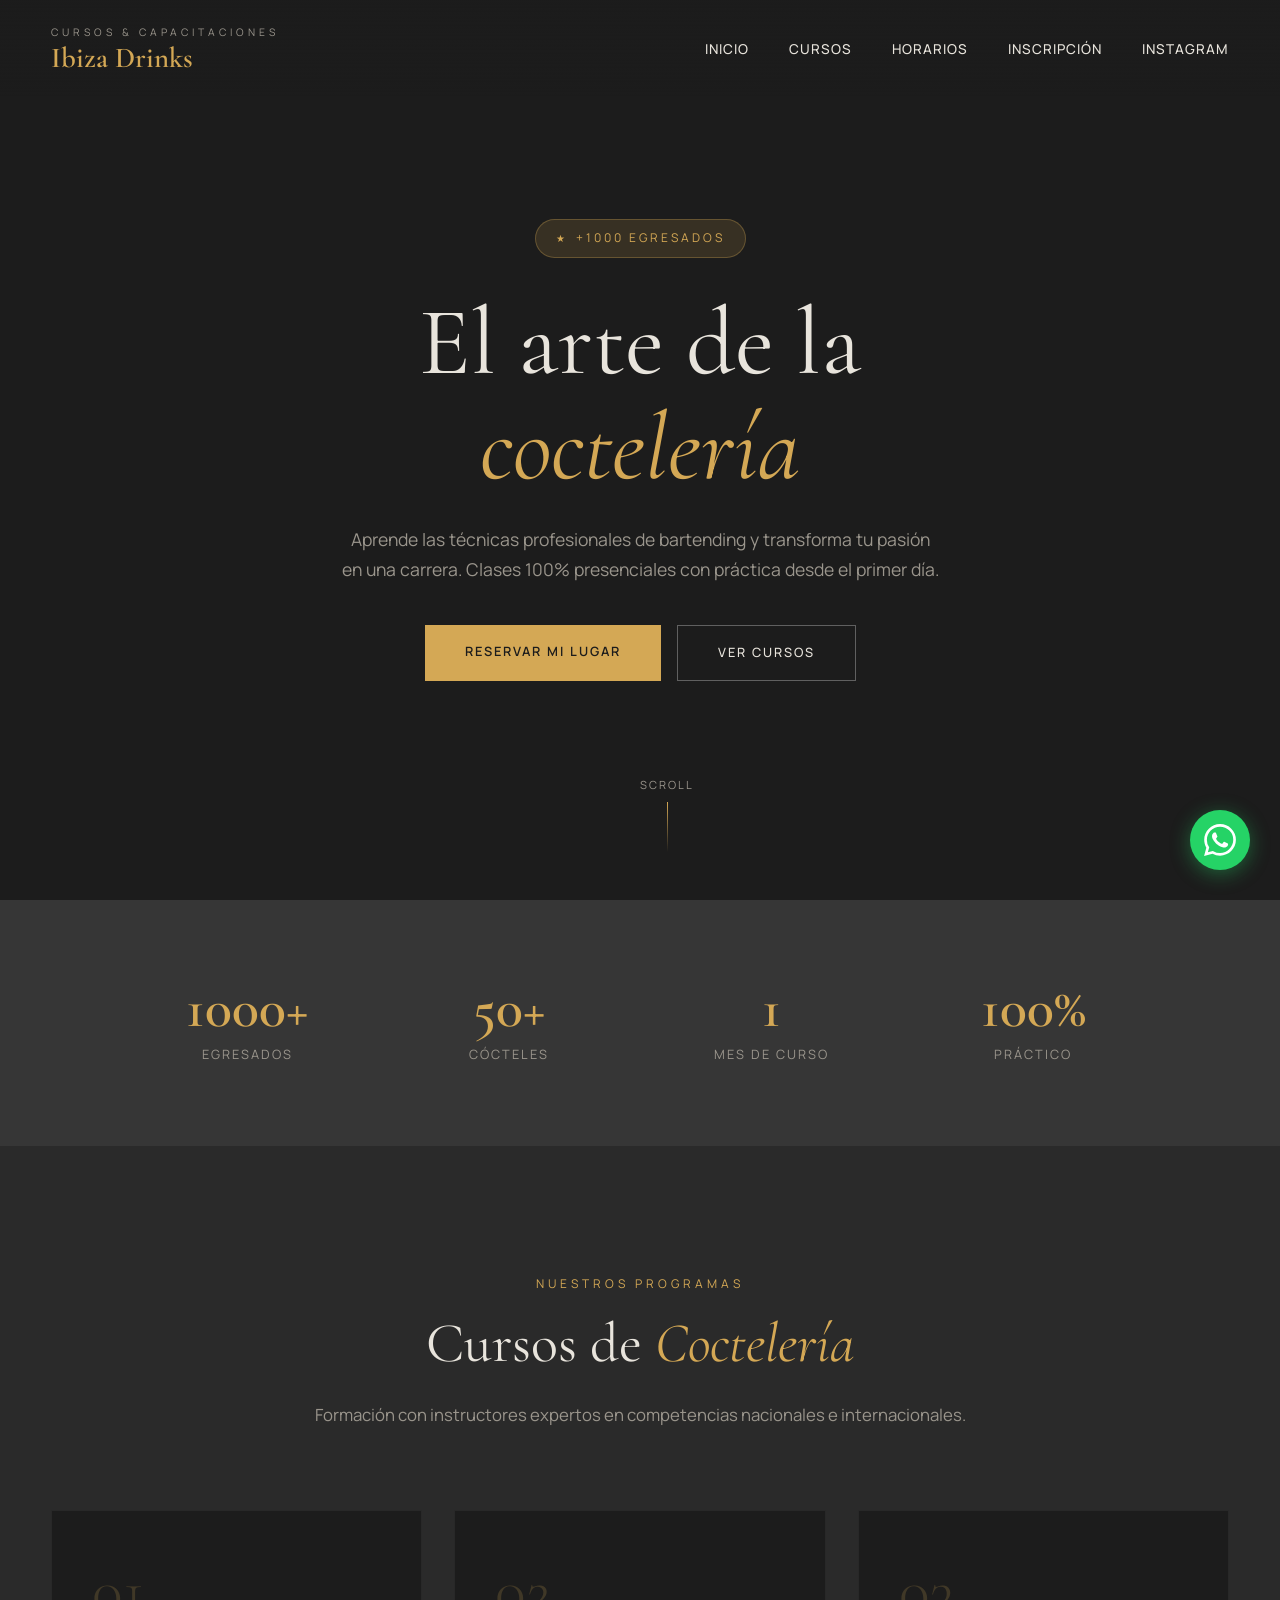
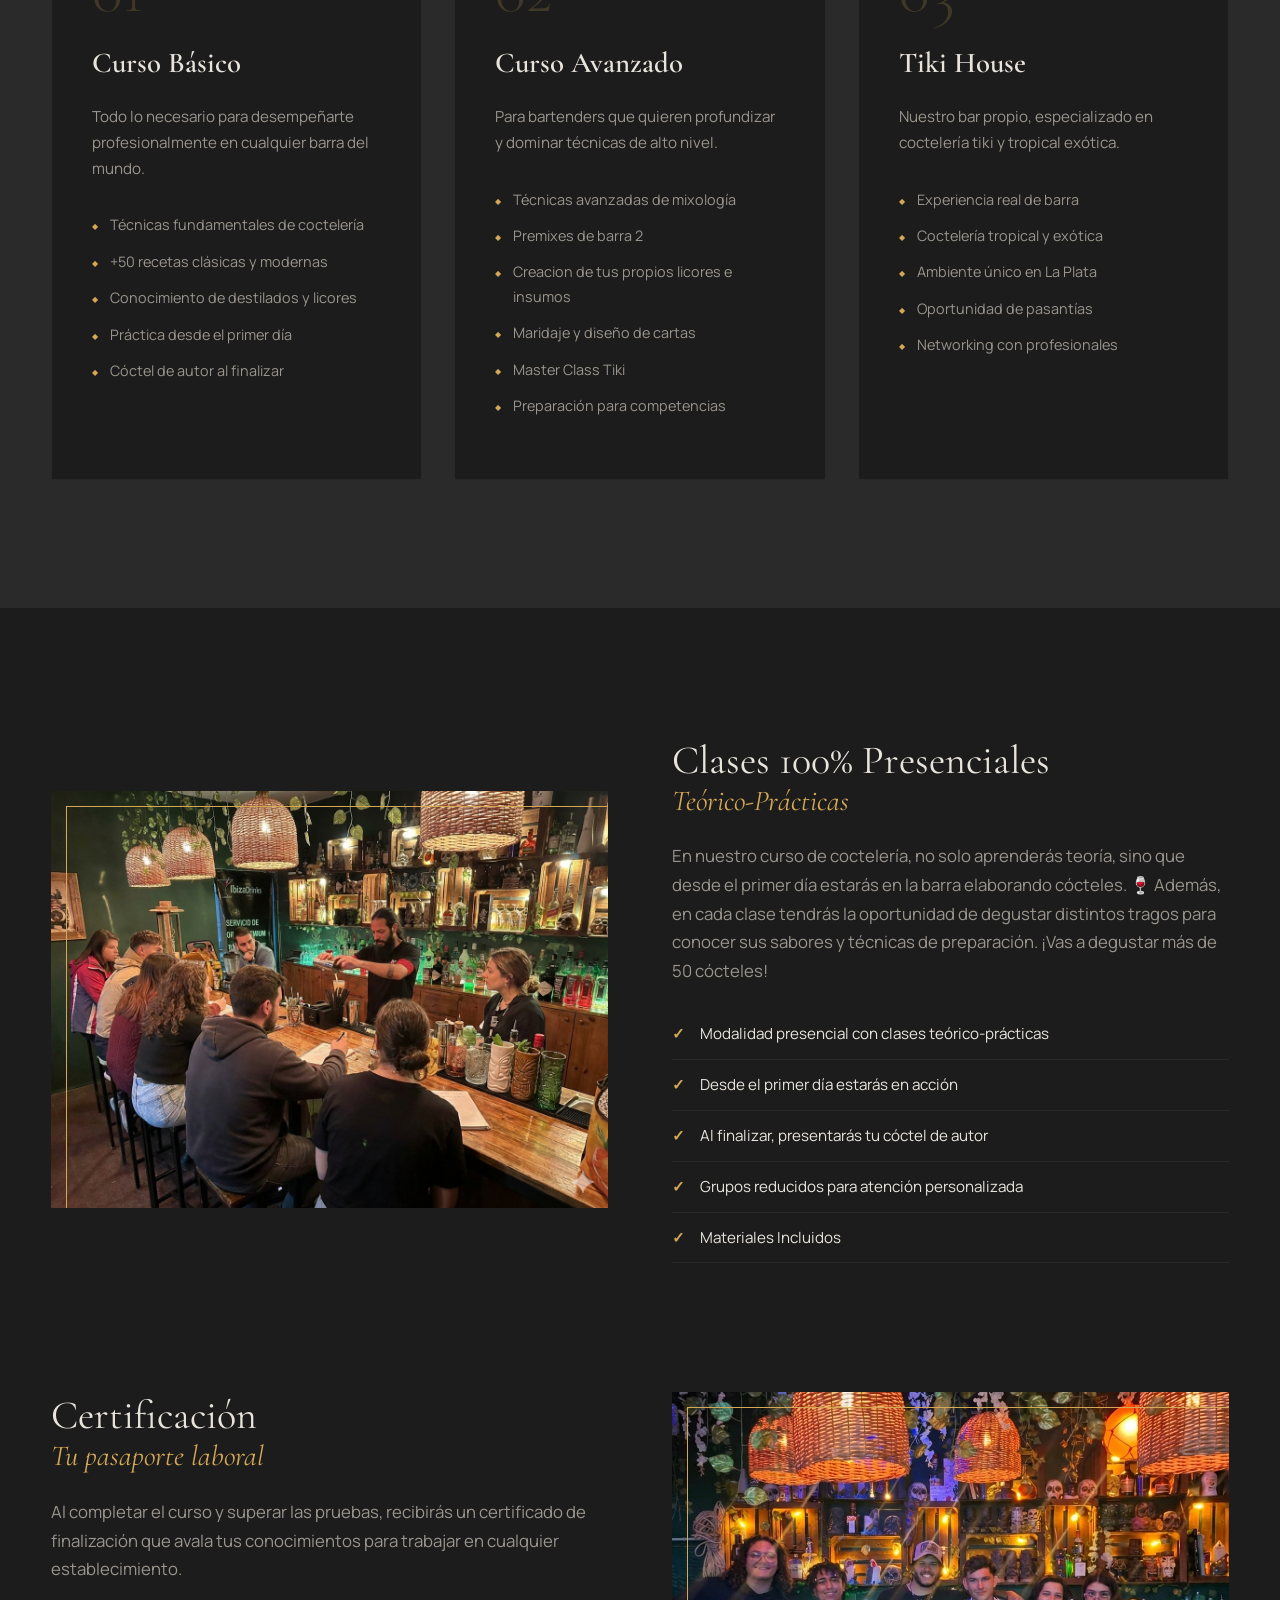
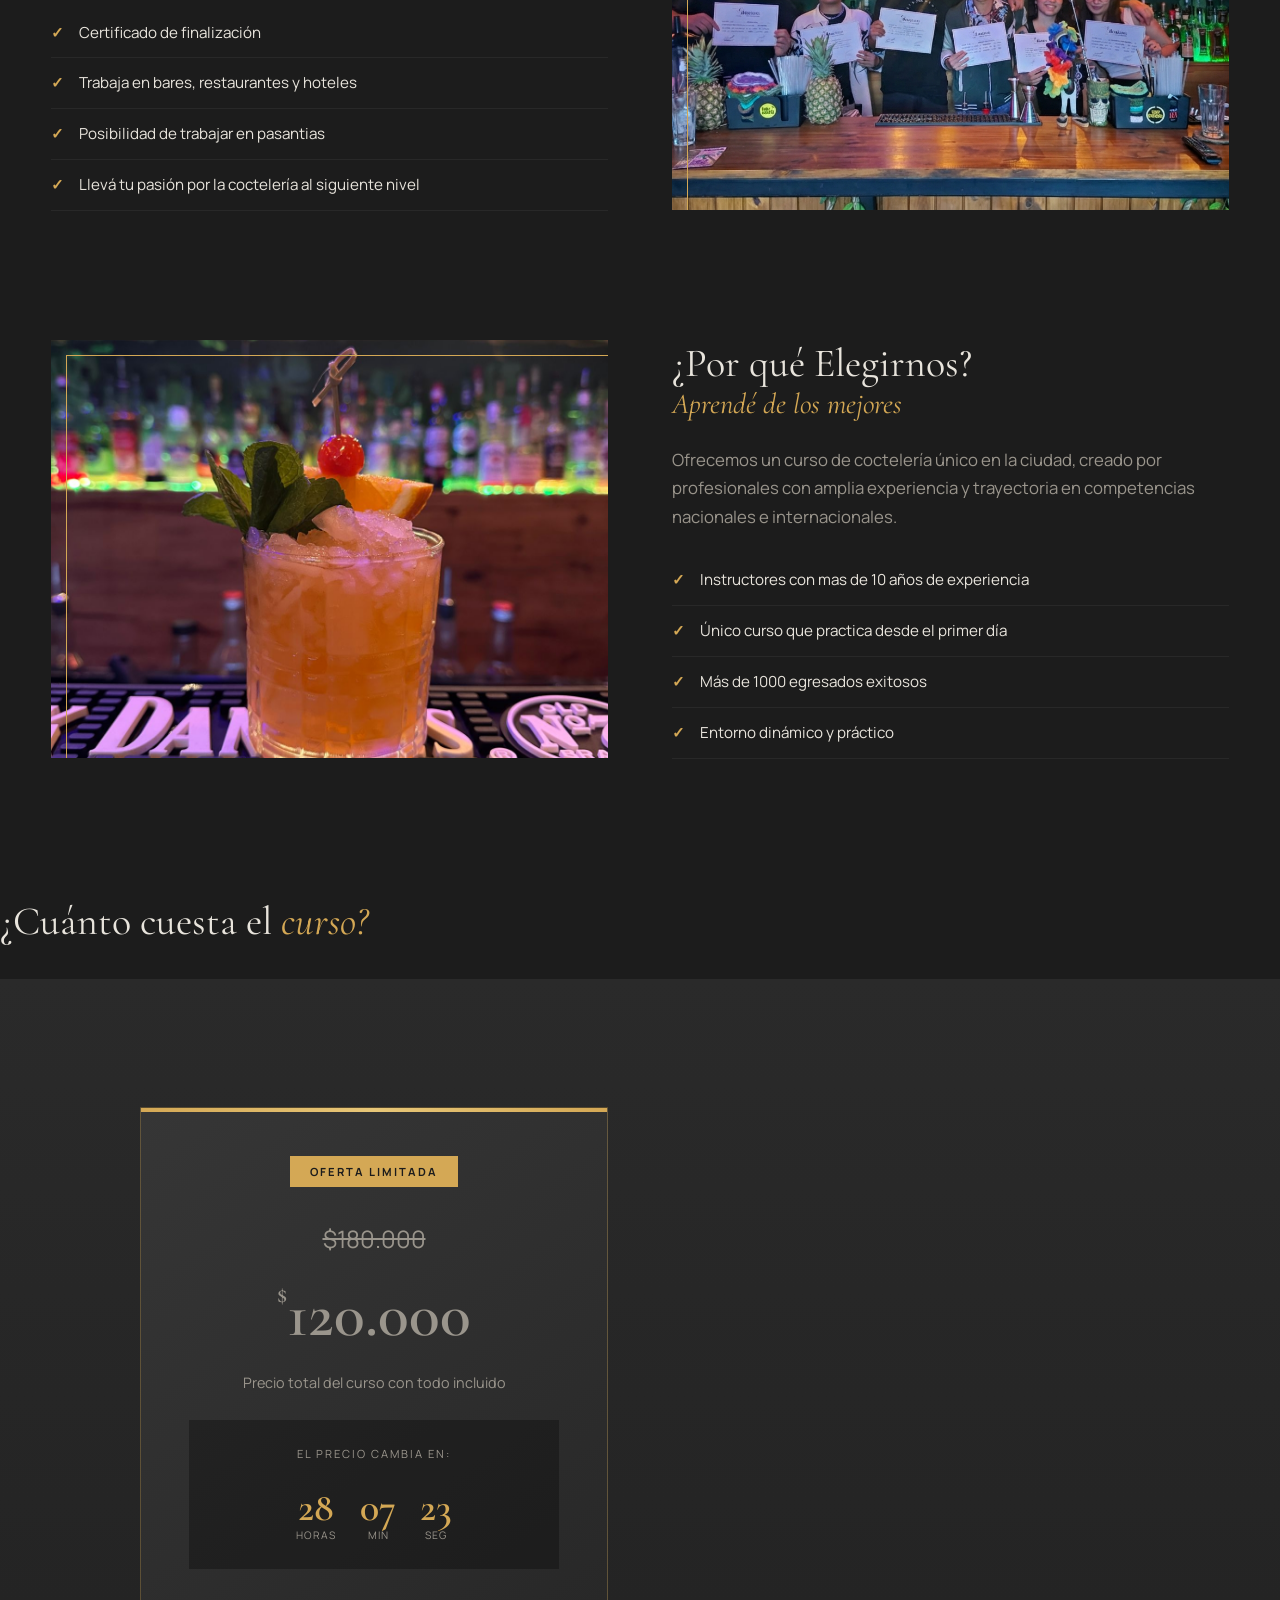
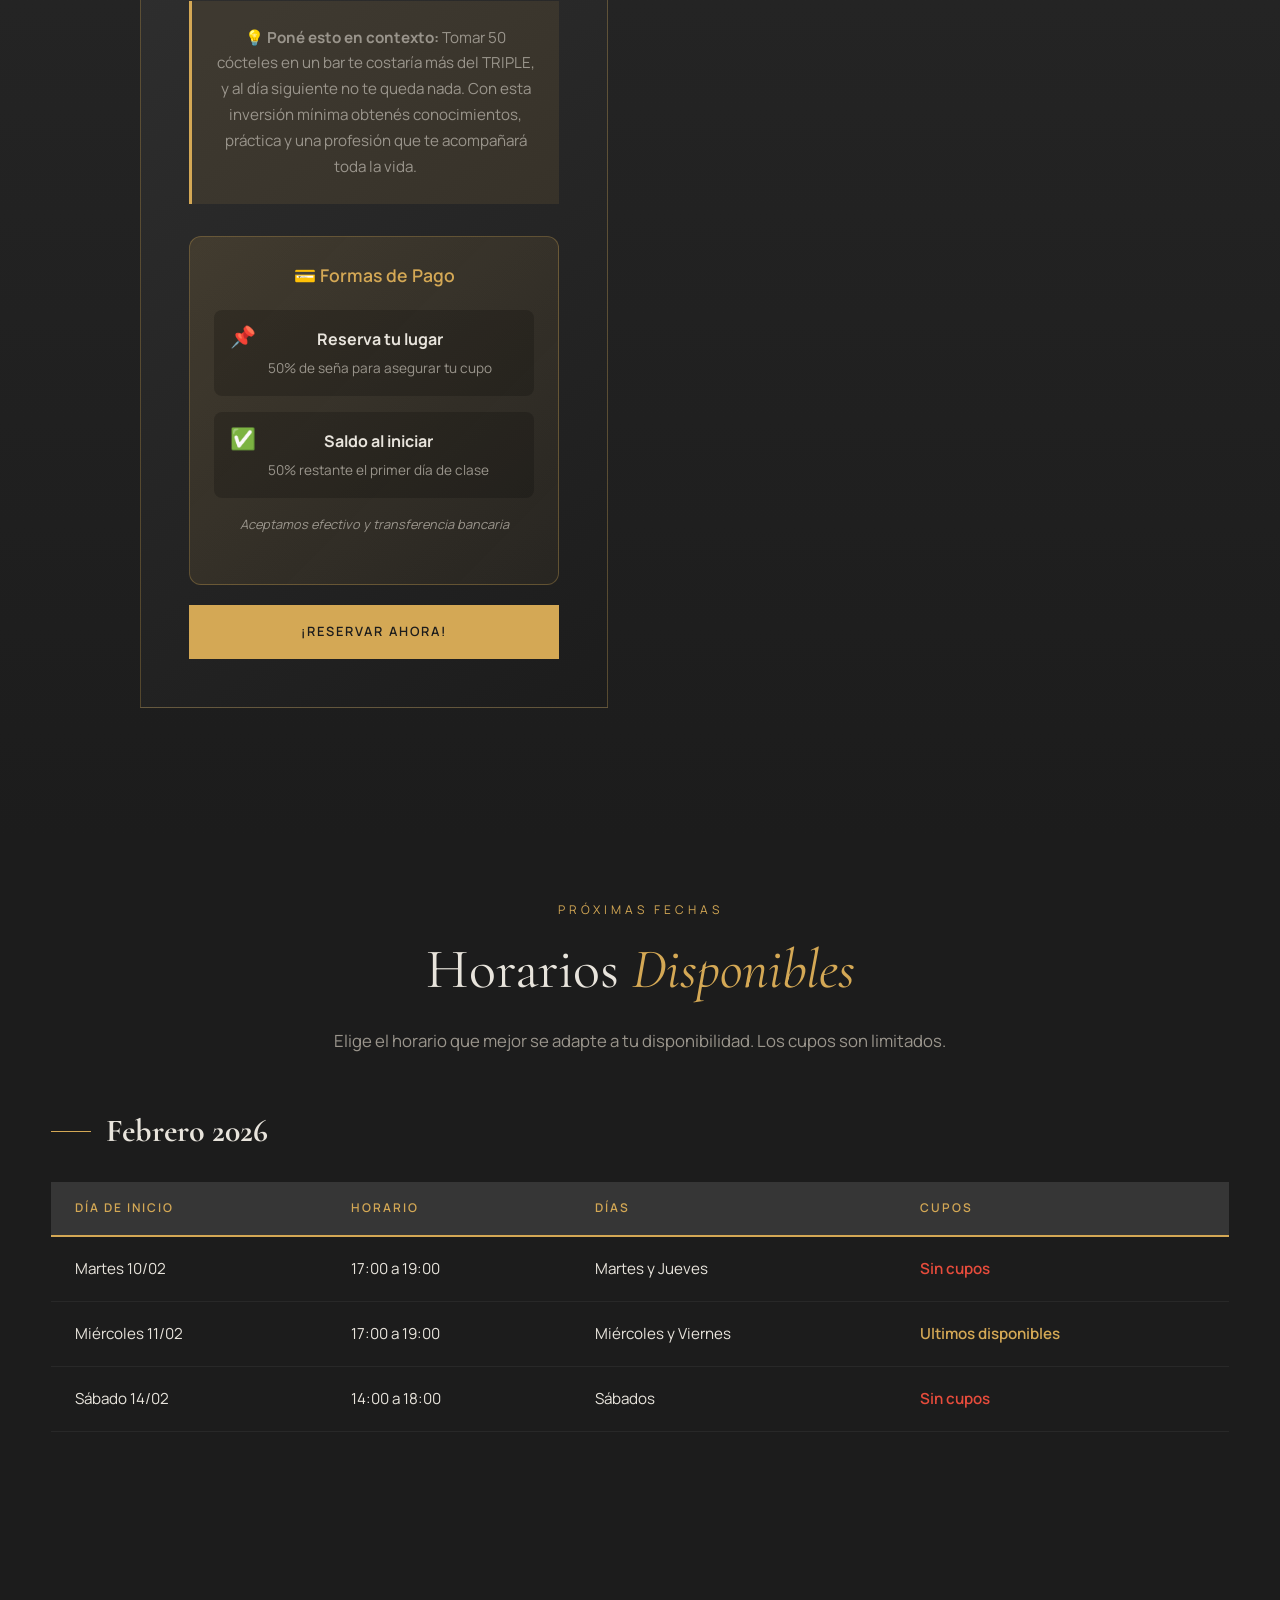
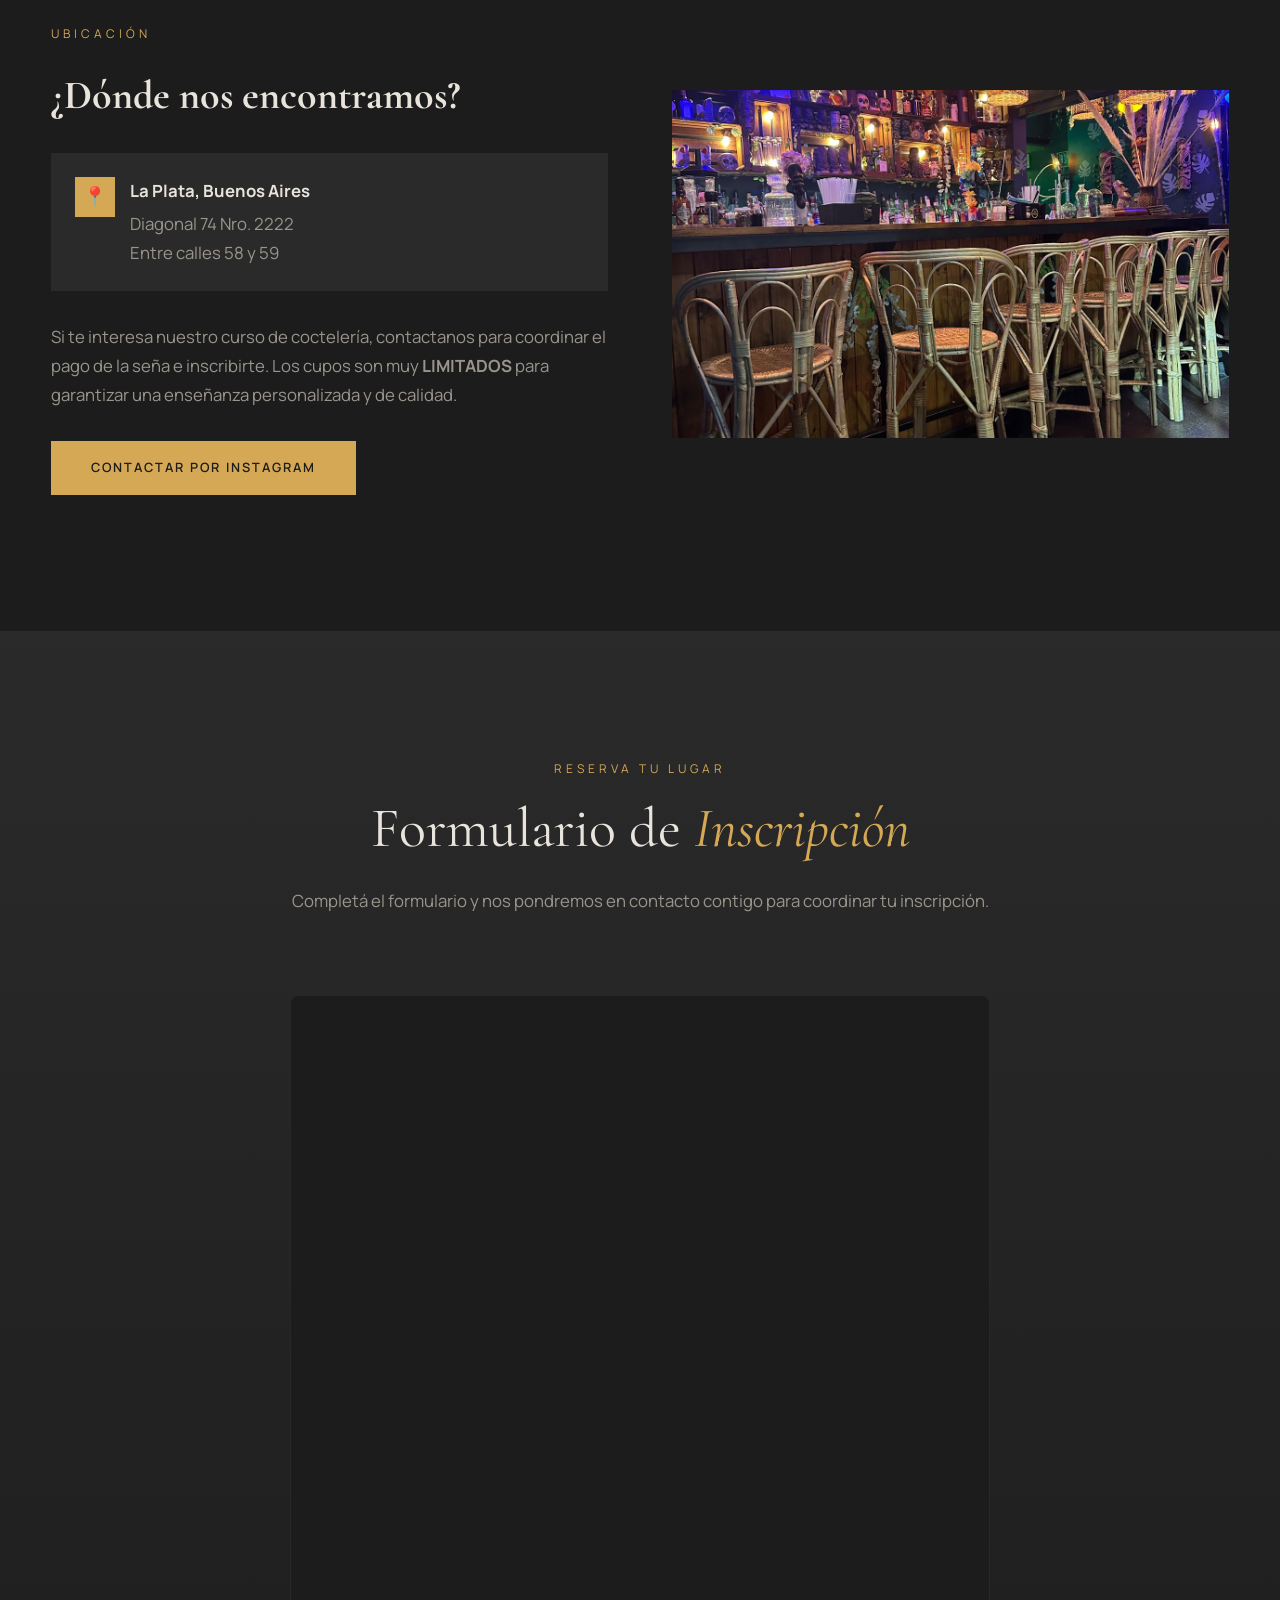
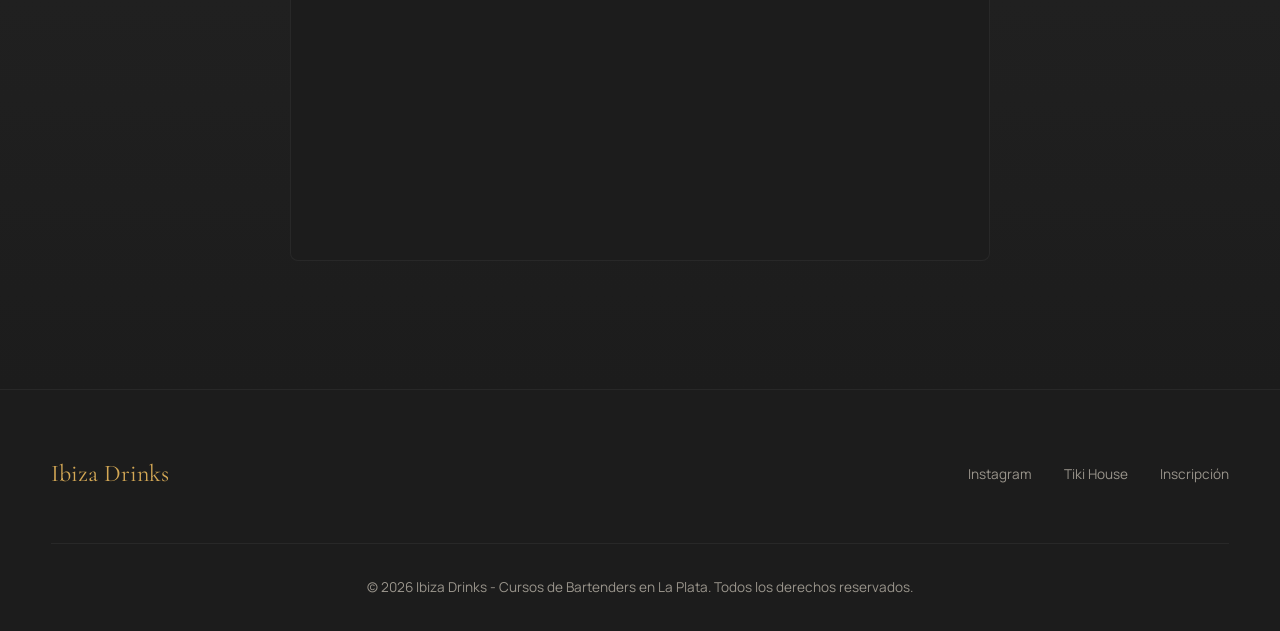
==== commit cba78e57: "Update index.html" ====
--- a/index.html
+++ b/index.html
@@ -307,21 +307,21 @@
                         
                         <td>17:00 a 19:00</td>
                         <td>Martes y Jueves</td>
-                        <td class="status-last">¡Ultimos 2 cupos!</td>
+                        <td class="status-full">Sin cupos</td>
                     </tr>
                     <tr>
                         <td>Miércoles 11/02</td>
                         
                         <td>17:00 a 19:00</td>
                         <td>Miércoles y Viernes</td>
-                        <td class="status-available">4 disponibles</td>
+                        <td class="status-available">Ultimos disponibles</td>
                     </tr>
                     <tr>
                         <td>Sábado 14/02</td>
                         
                         <td>14:00 a 18:00</td>
                         <td>Sábados</td>
-                        <td class="status-last">¡Ultimo cupo!</td>
+                        <td class="status-full">Sin cupos</td>
                     </tr>
                 </tbody>
             </table>
@@ -465,3 +465,4 @@
 
 
 
+
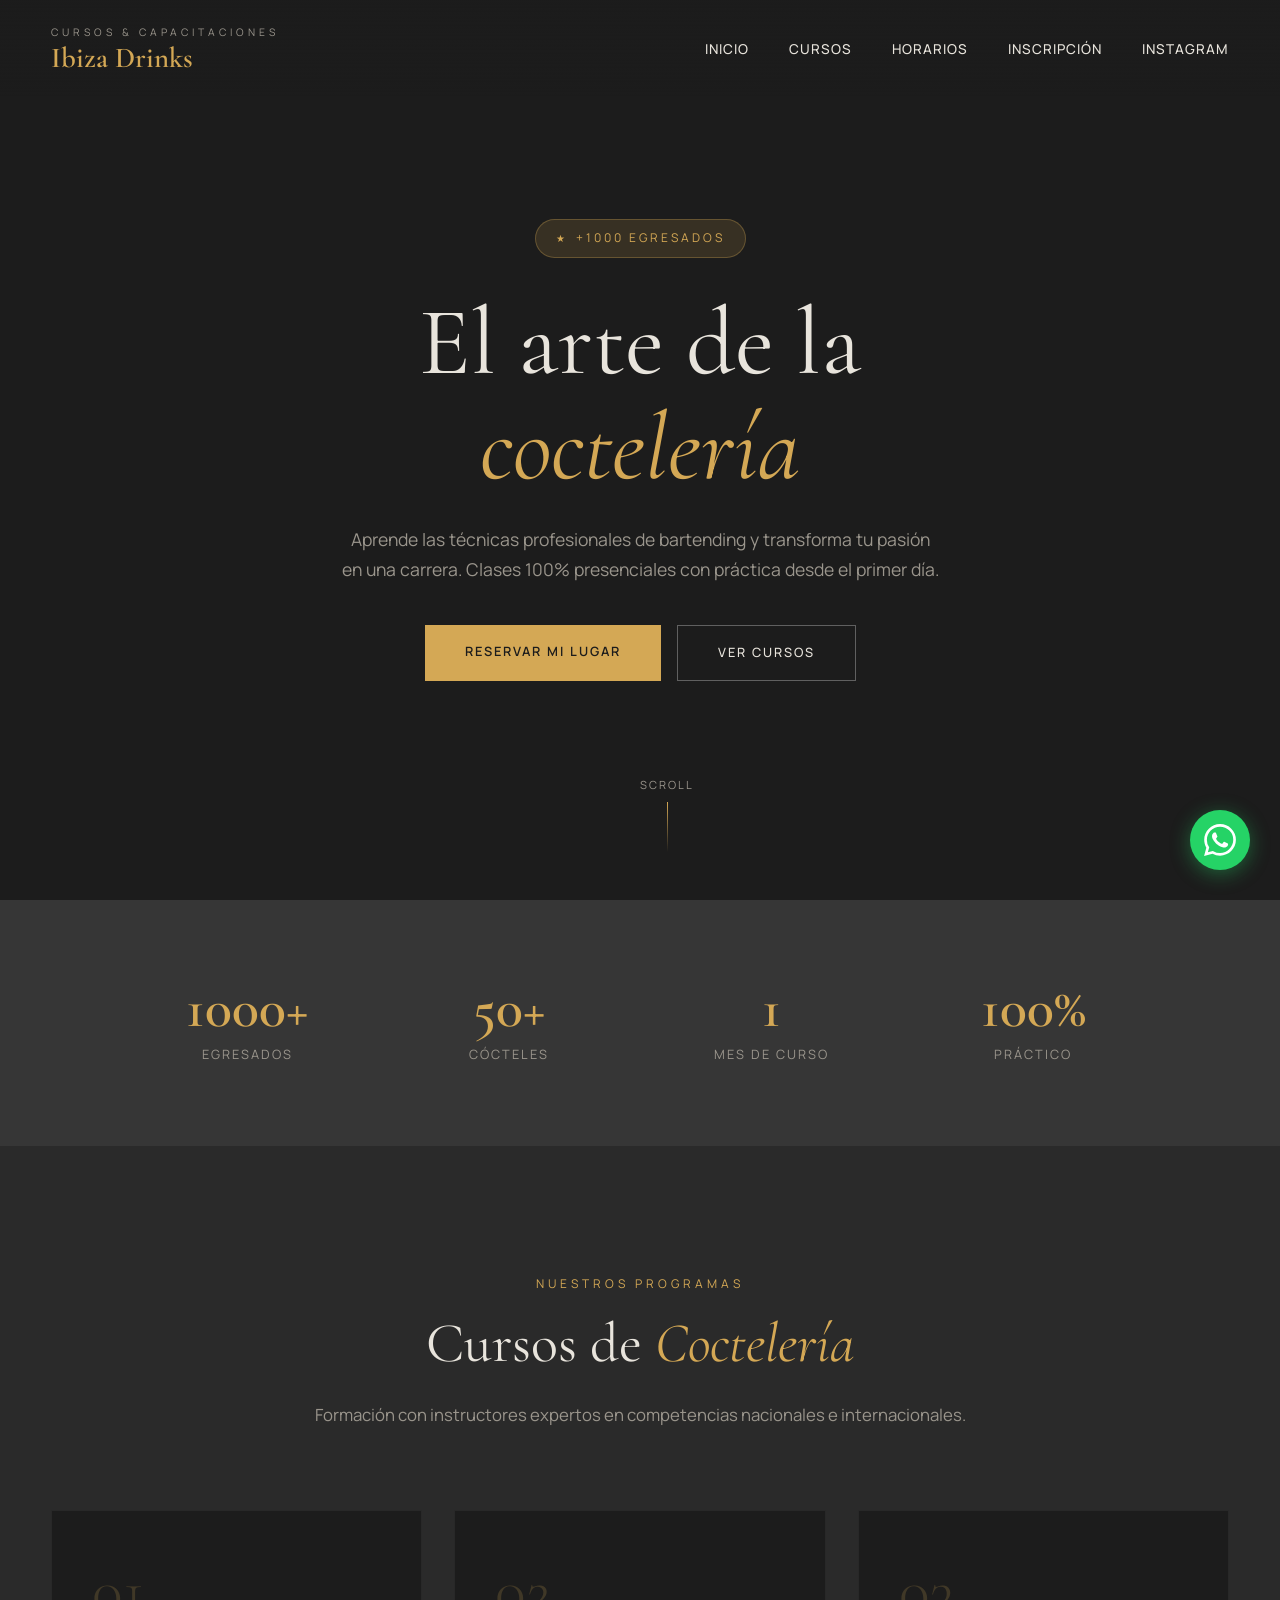
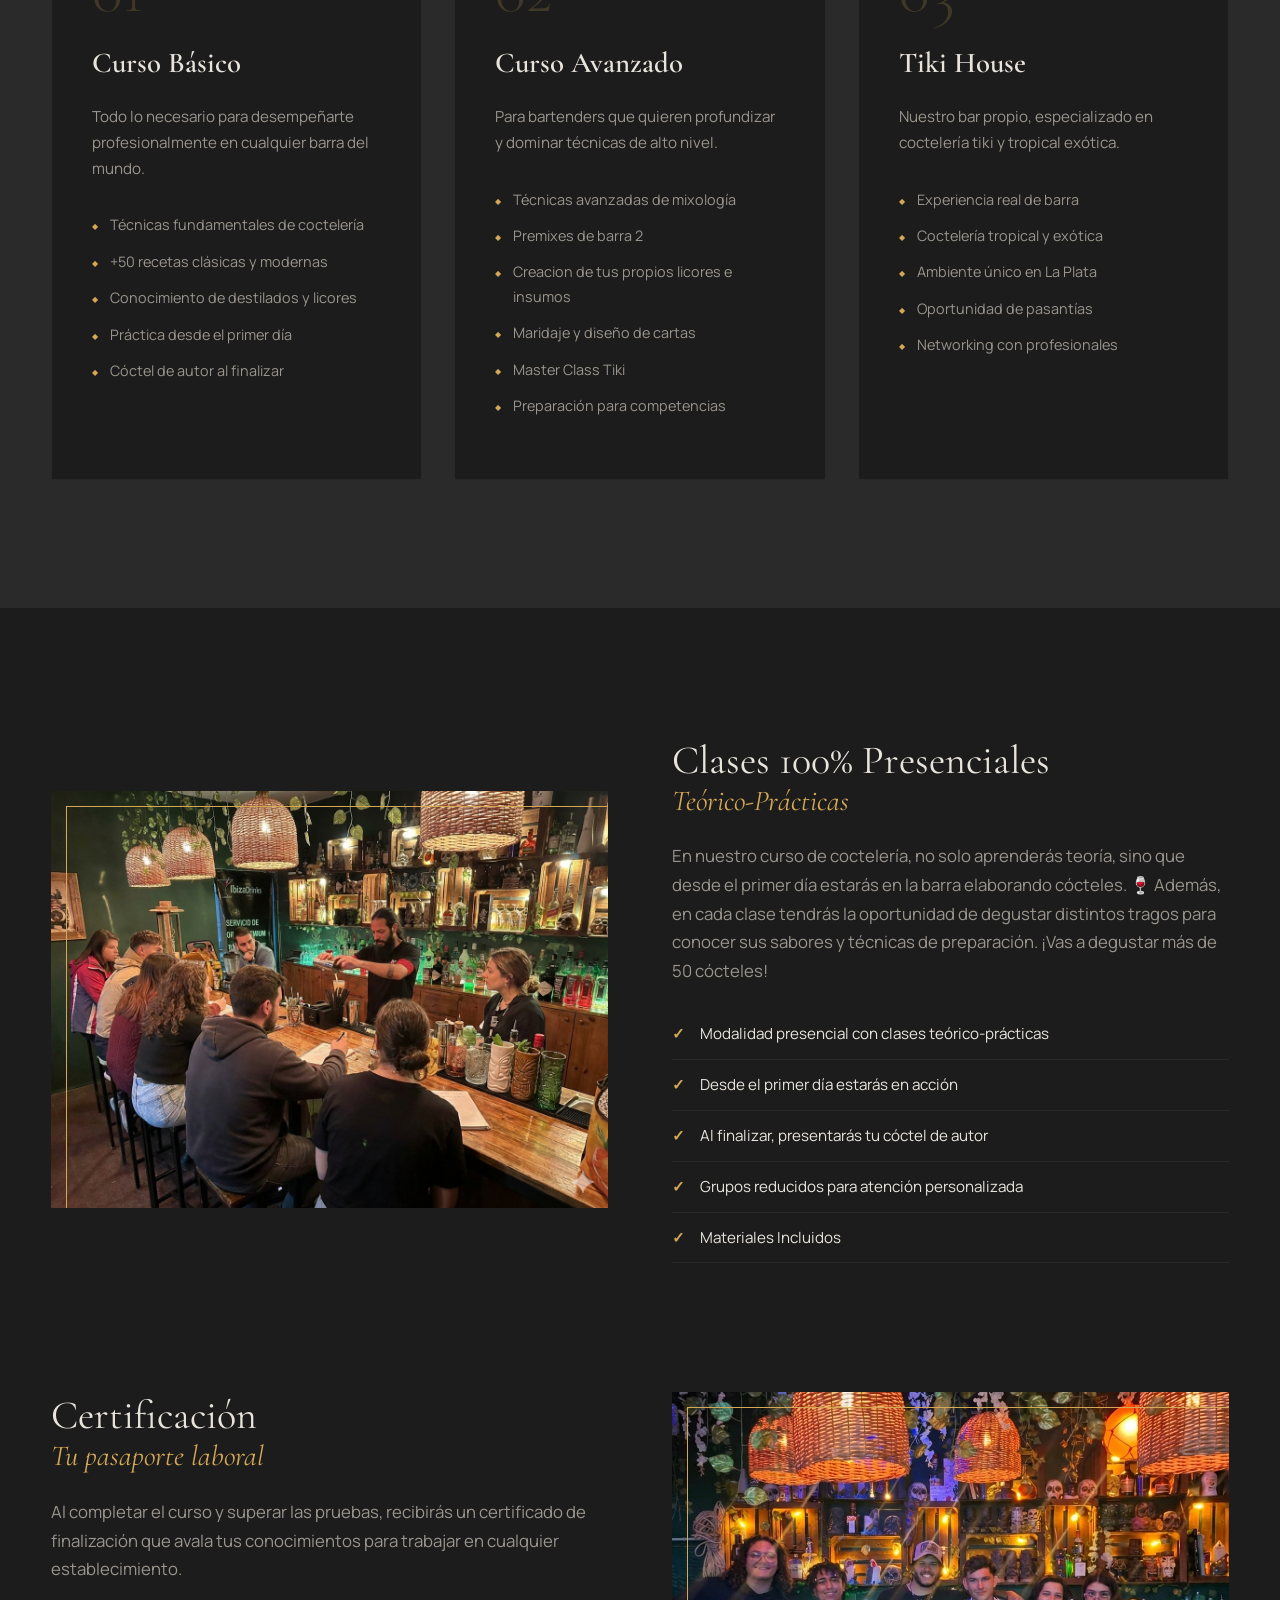
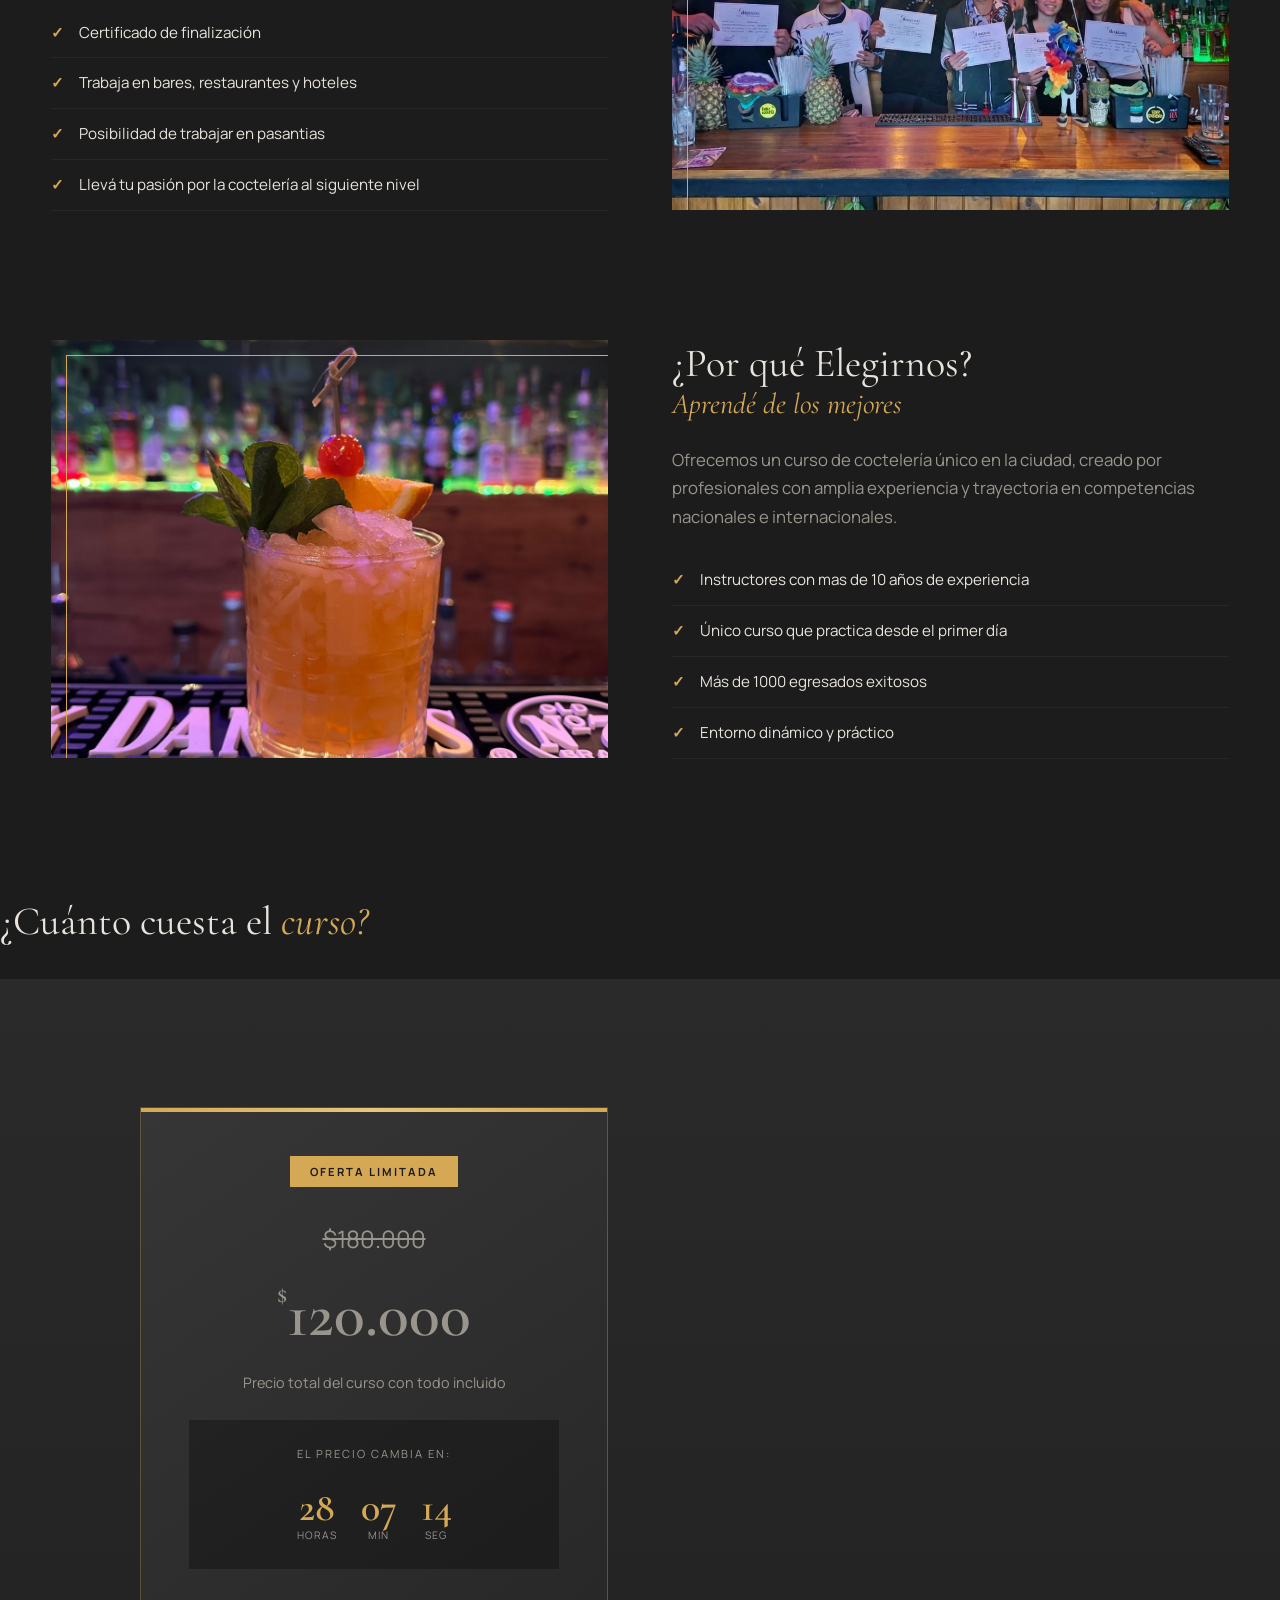
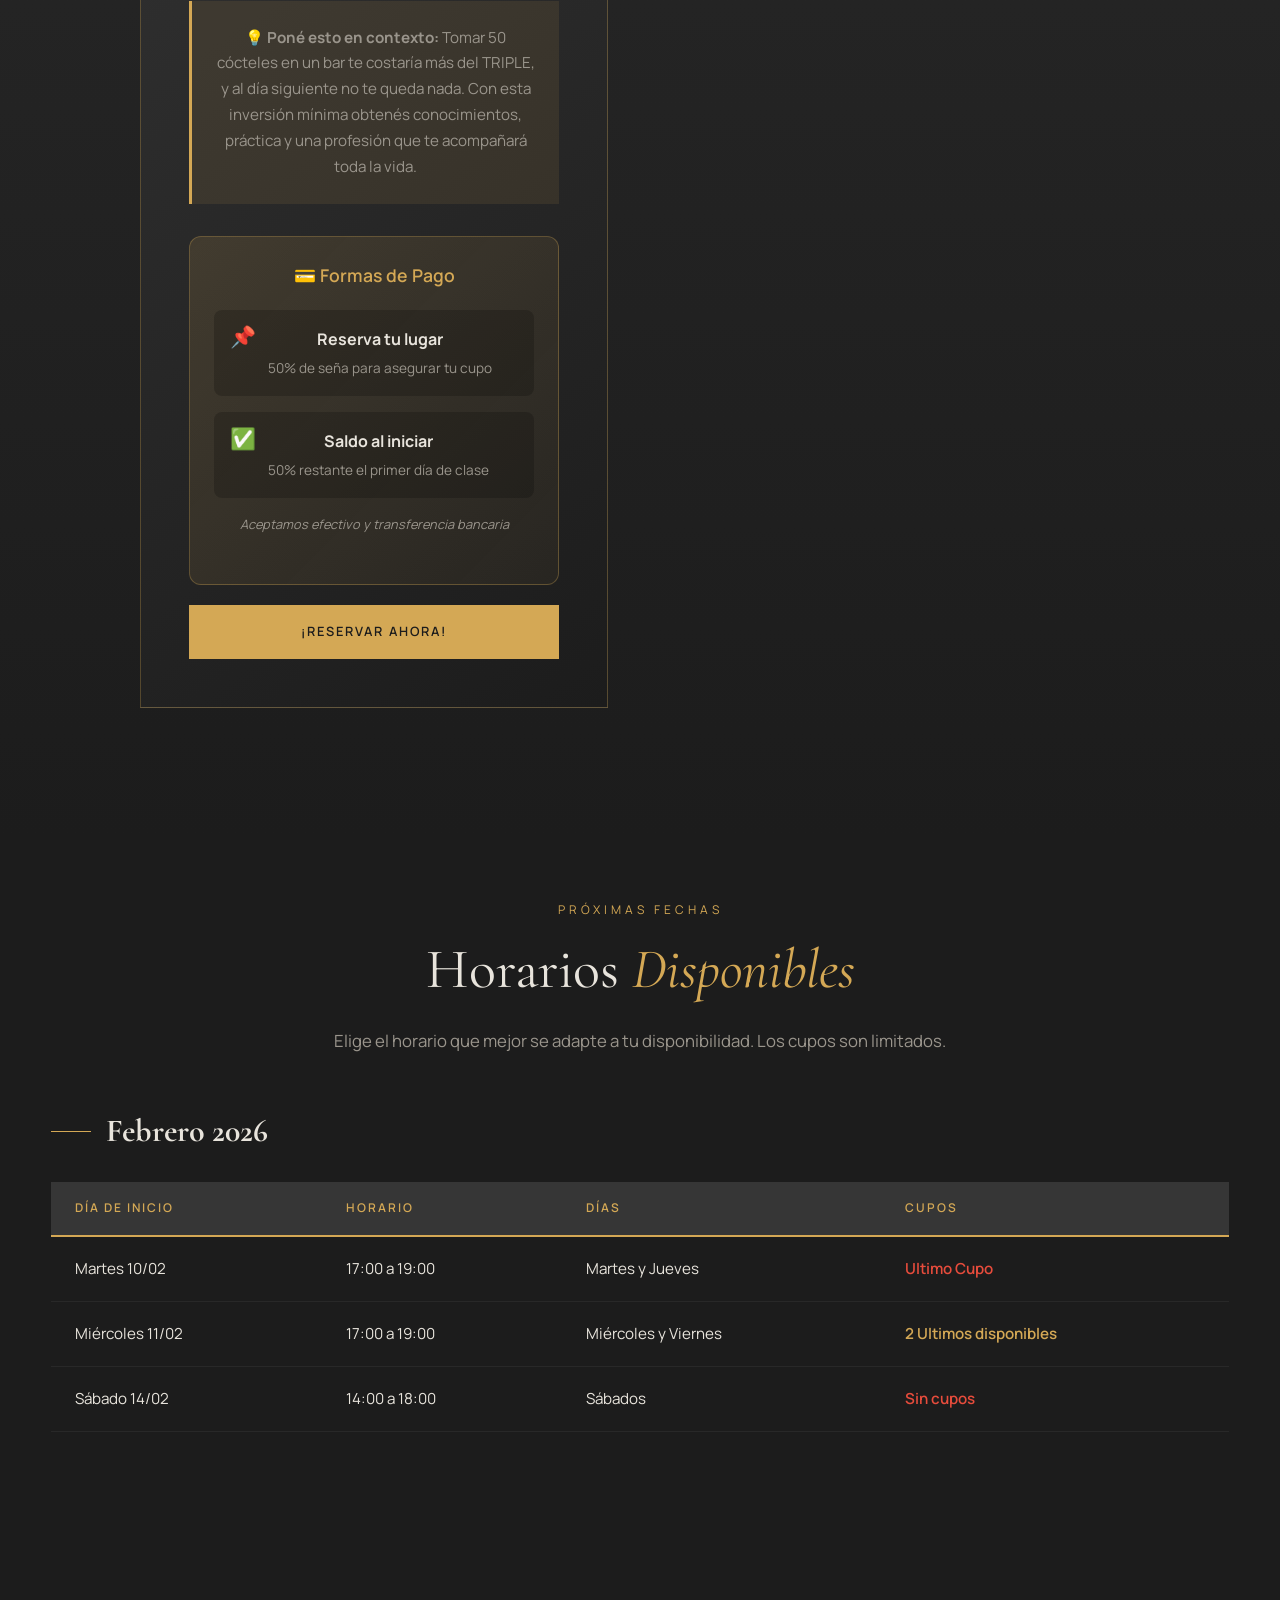
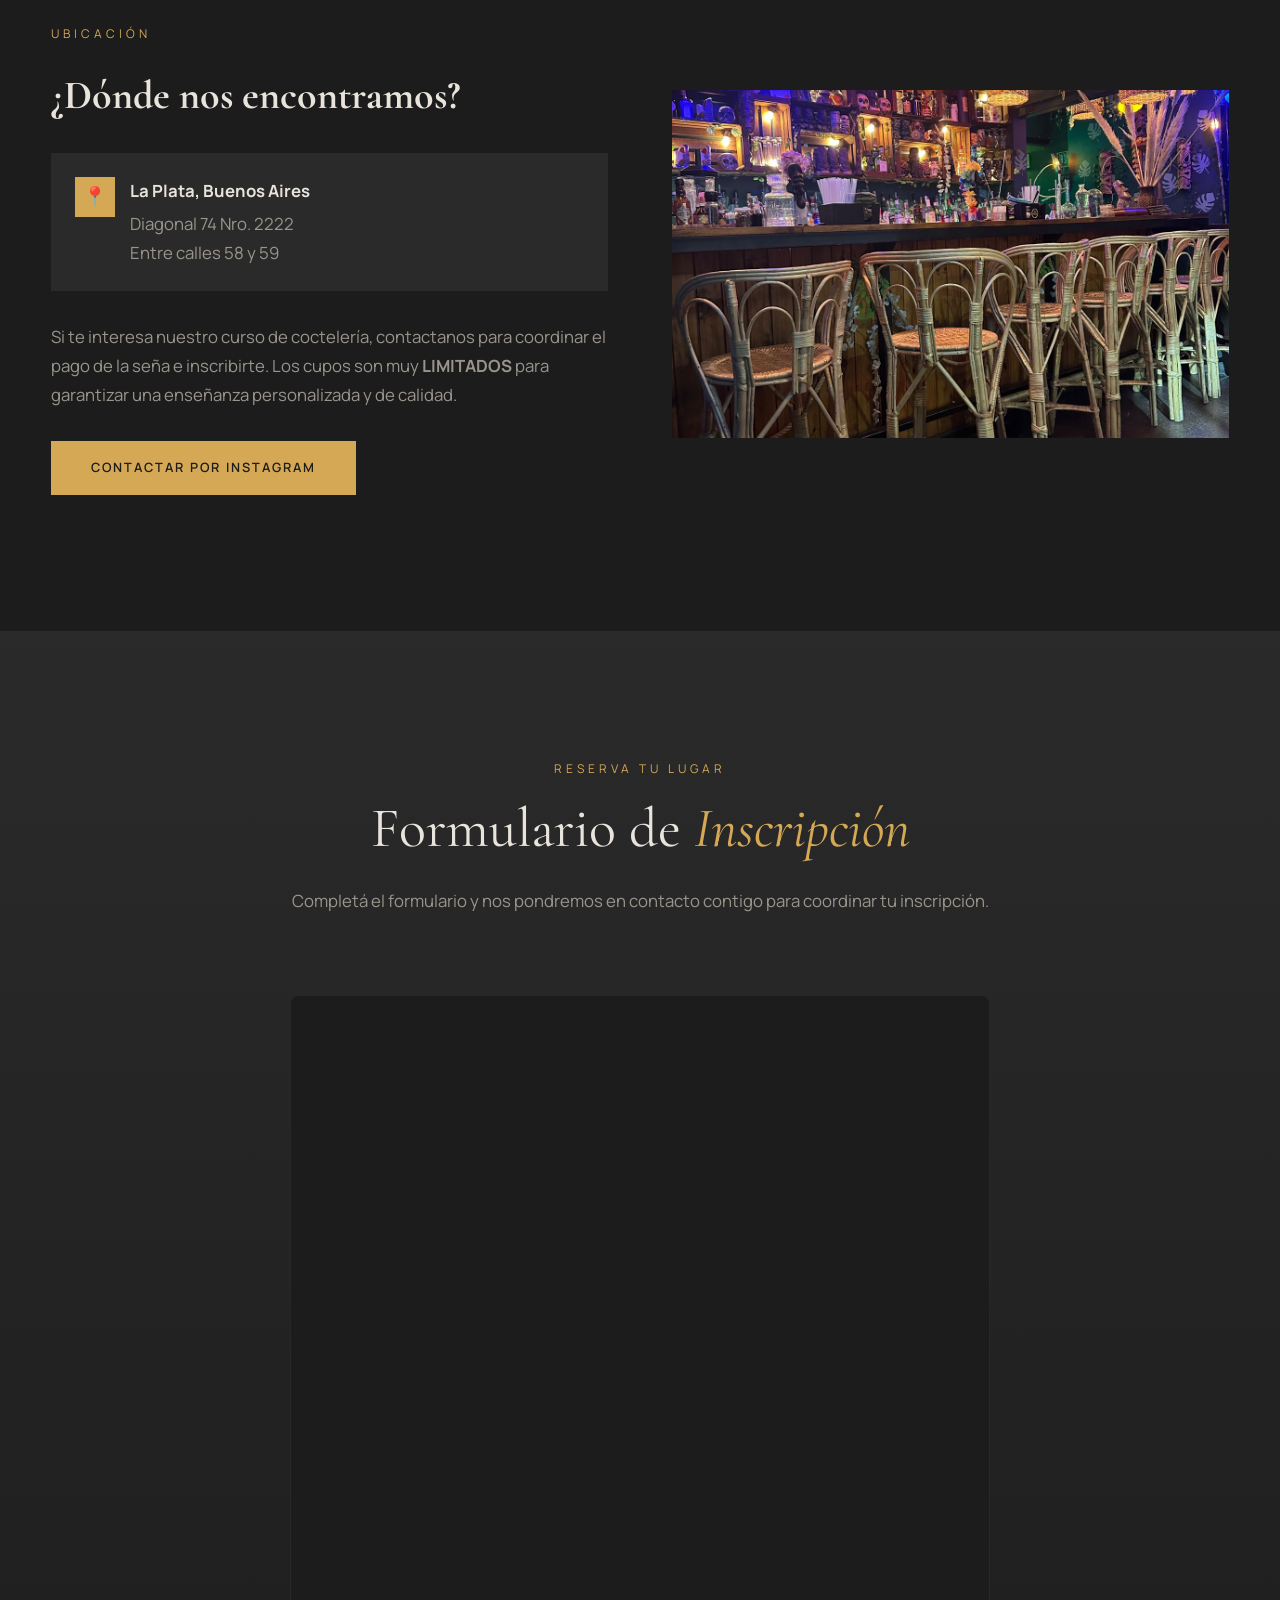
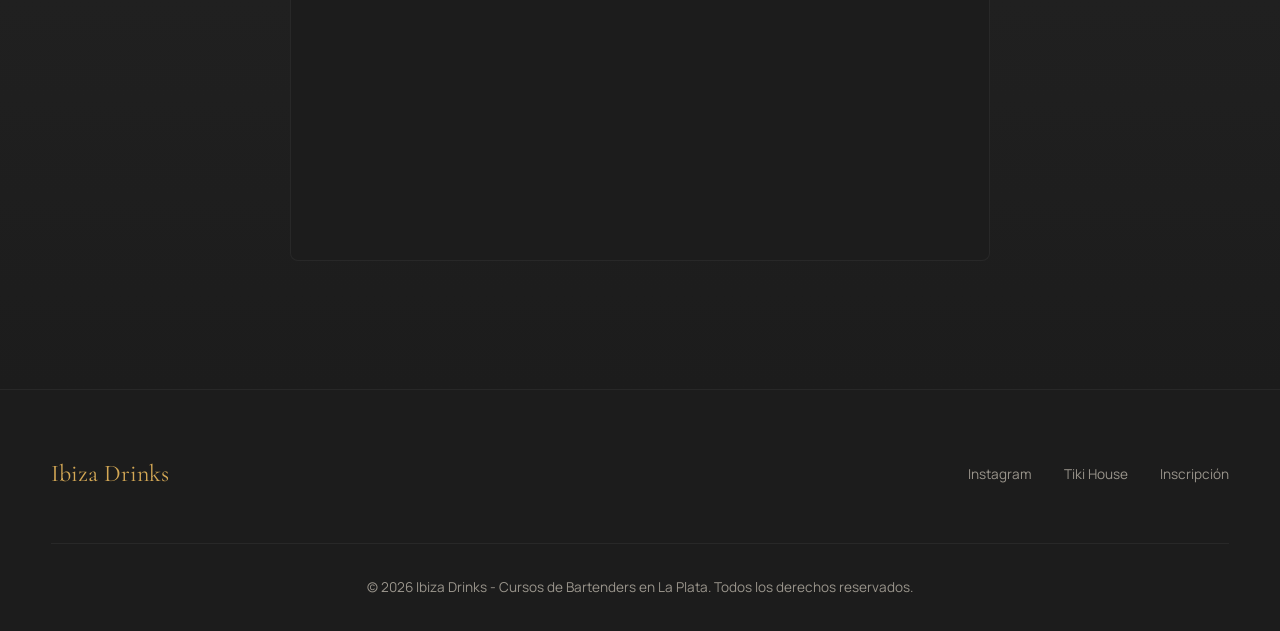
==== commit 09b11242: "Update print statement from 'Hello' to 'Goodbye'" ====
--- a/index.html
+++ b/index.html
@@ -307,14 +307,14 @@
                         
                         <td>17:00 a 19:00</td>
                         <td>Martes y Jueves</td>
-                        <td class="status-full">Sin cupos</td>
+                        <td class="status-full">Ultimo Cupo </td>
                     </tr>
                     <tr>
                         <td>Miércoles 11/02</td>
                         
                         <td>17:00 a 19:00</td>
                         <td>Miércoles y Viernes</td>
-                        <td class="status-available">Ultimos disponibles</td>
+                        <td class="status-available">2 Ultimos disponibles</td>
                     </tr>
                     <tr>
                         <td>Sábado 14/02</td>
@@ -466,3 +466,4 @@
 
 
 
+
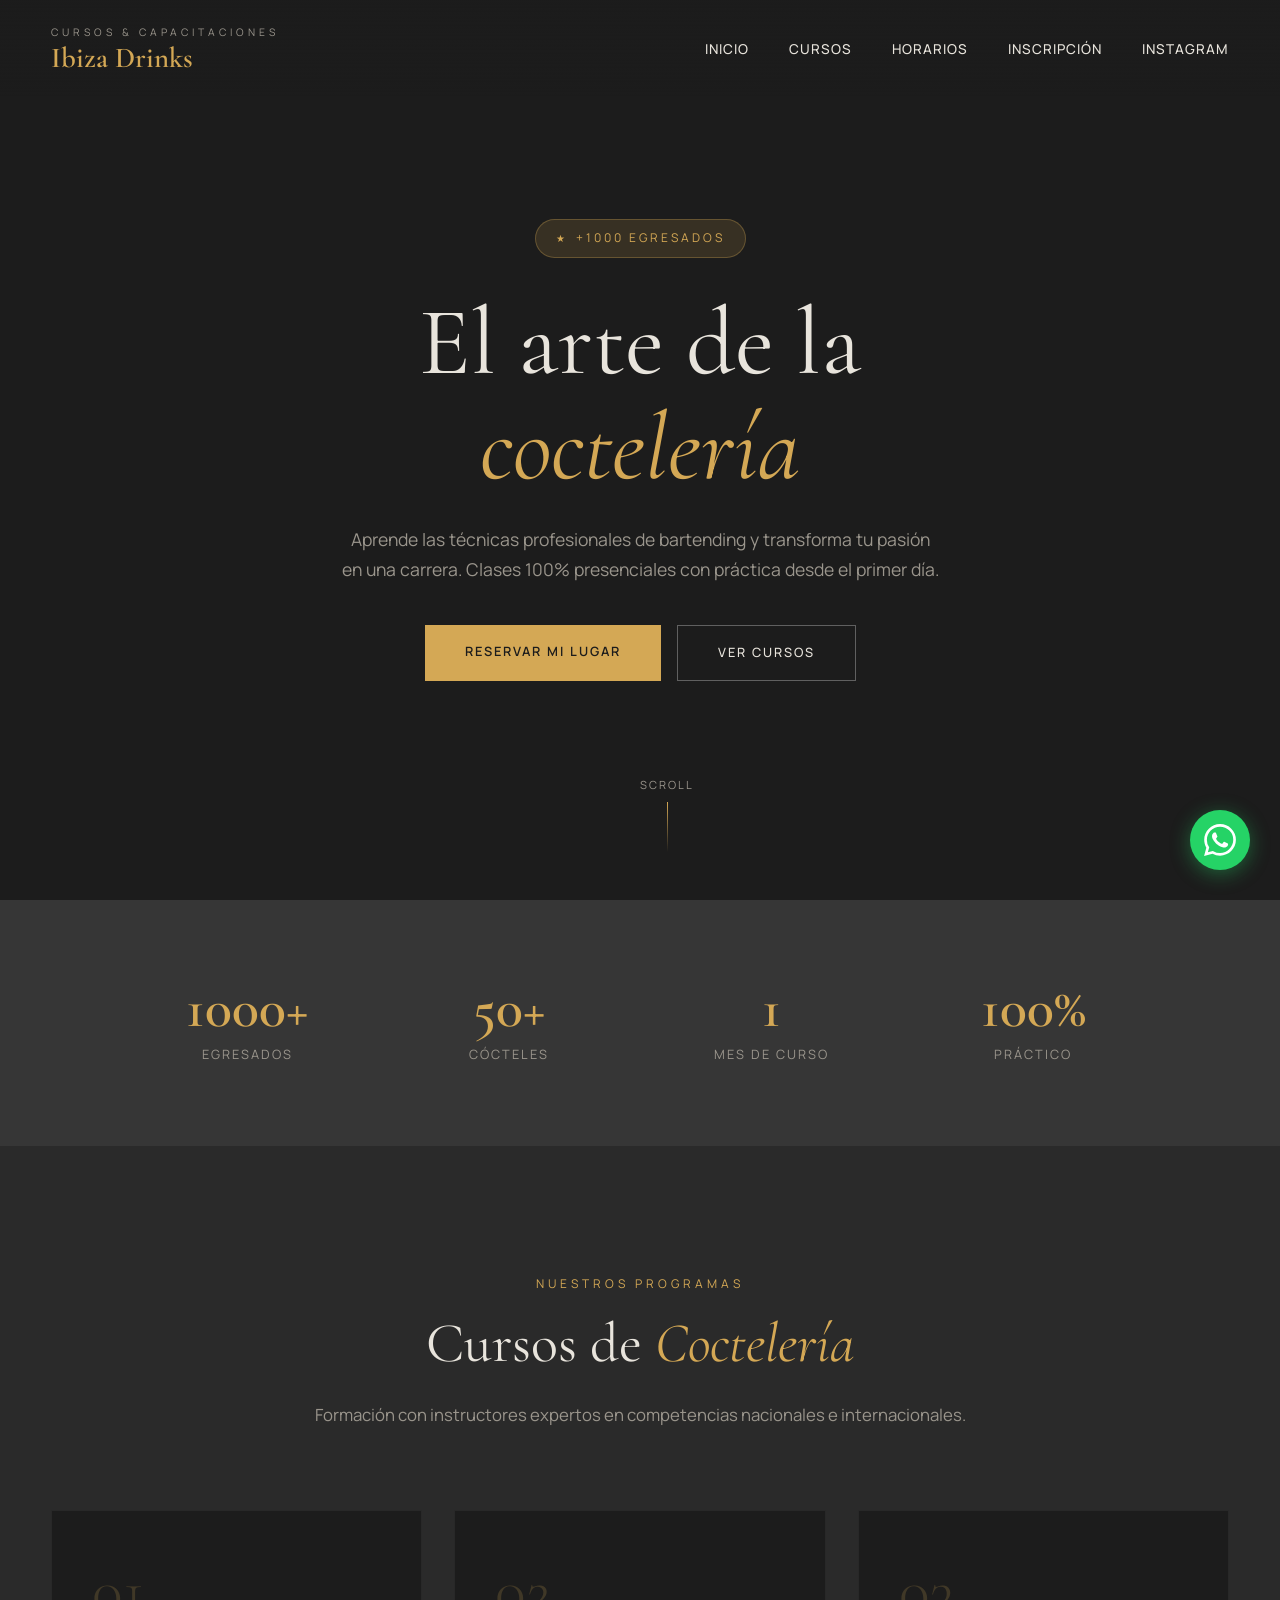
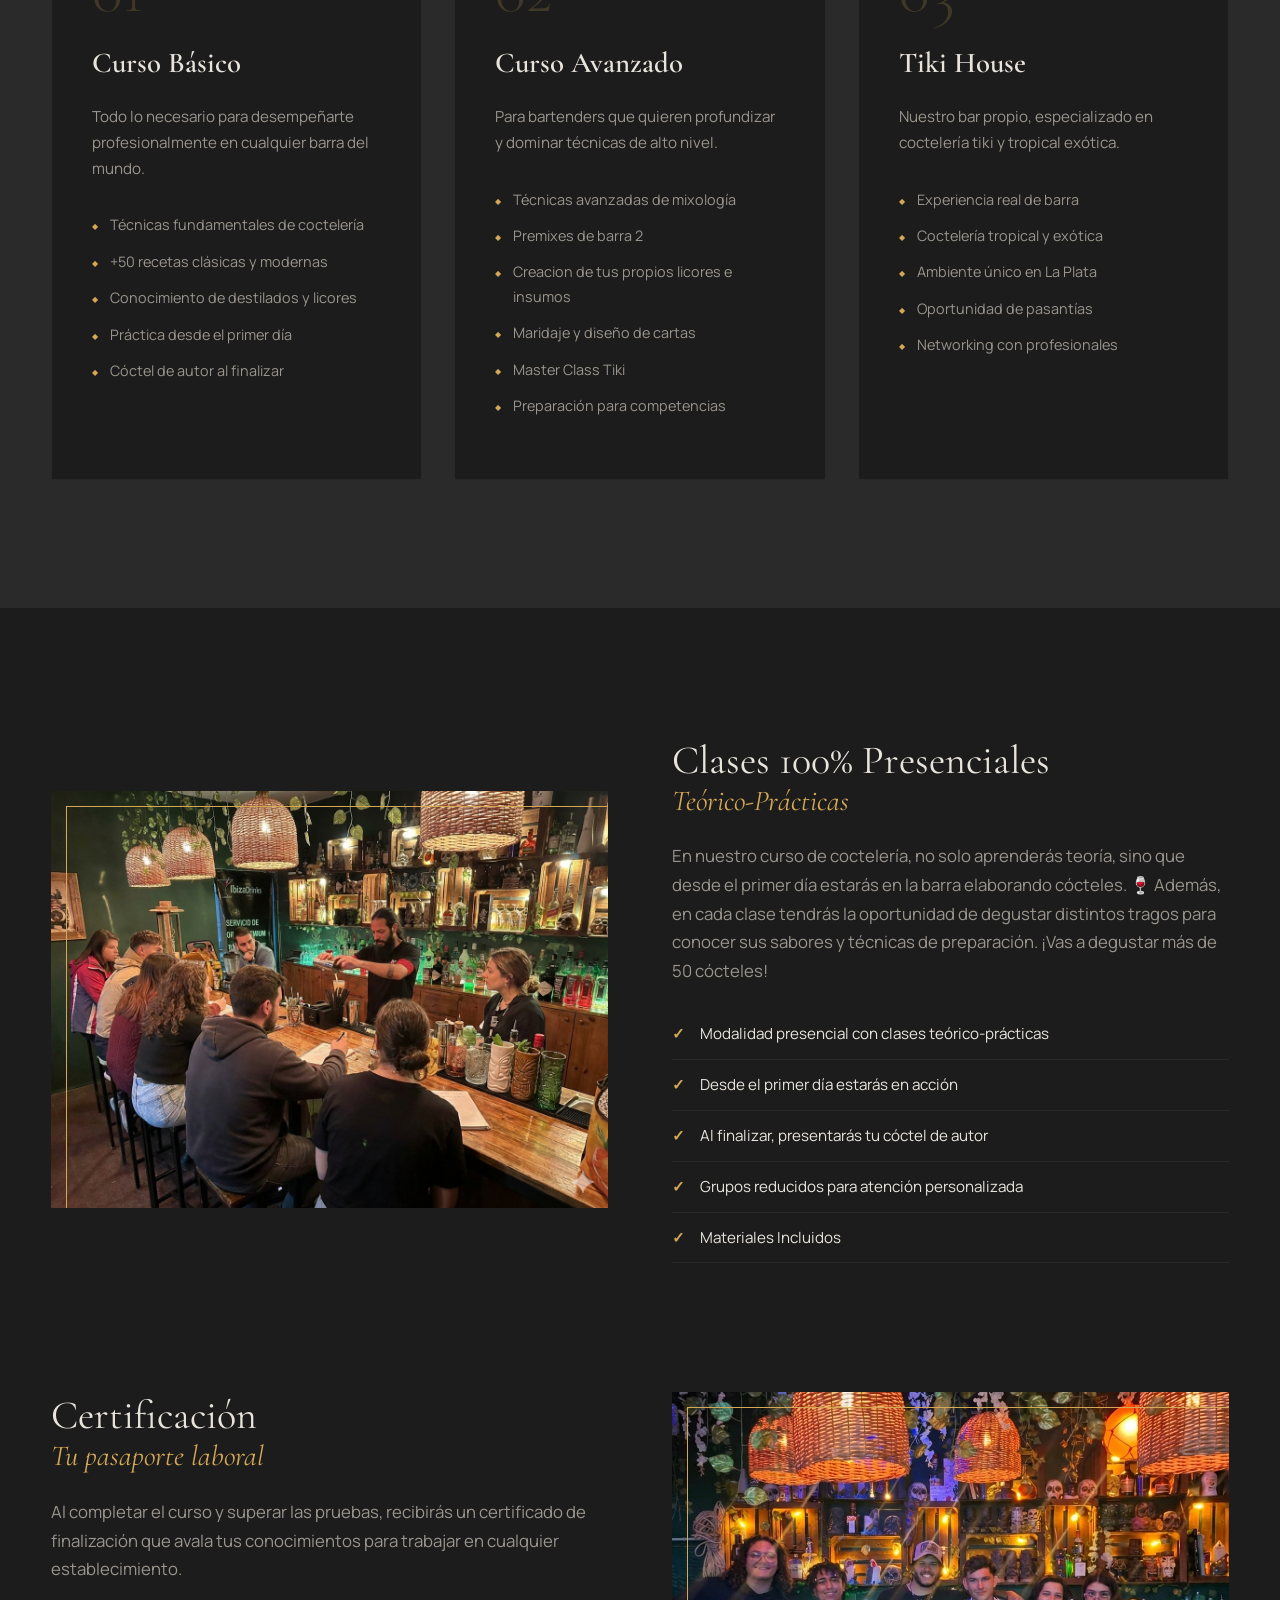
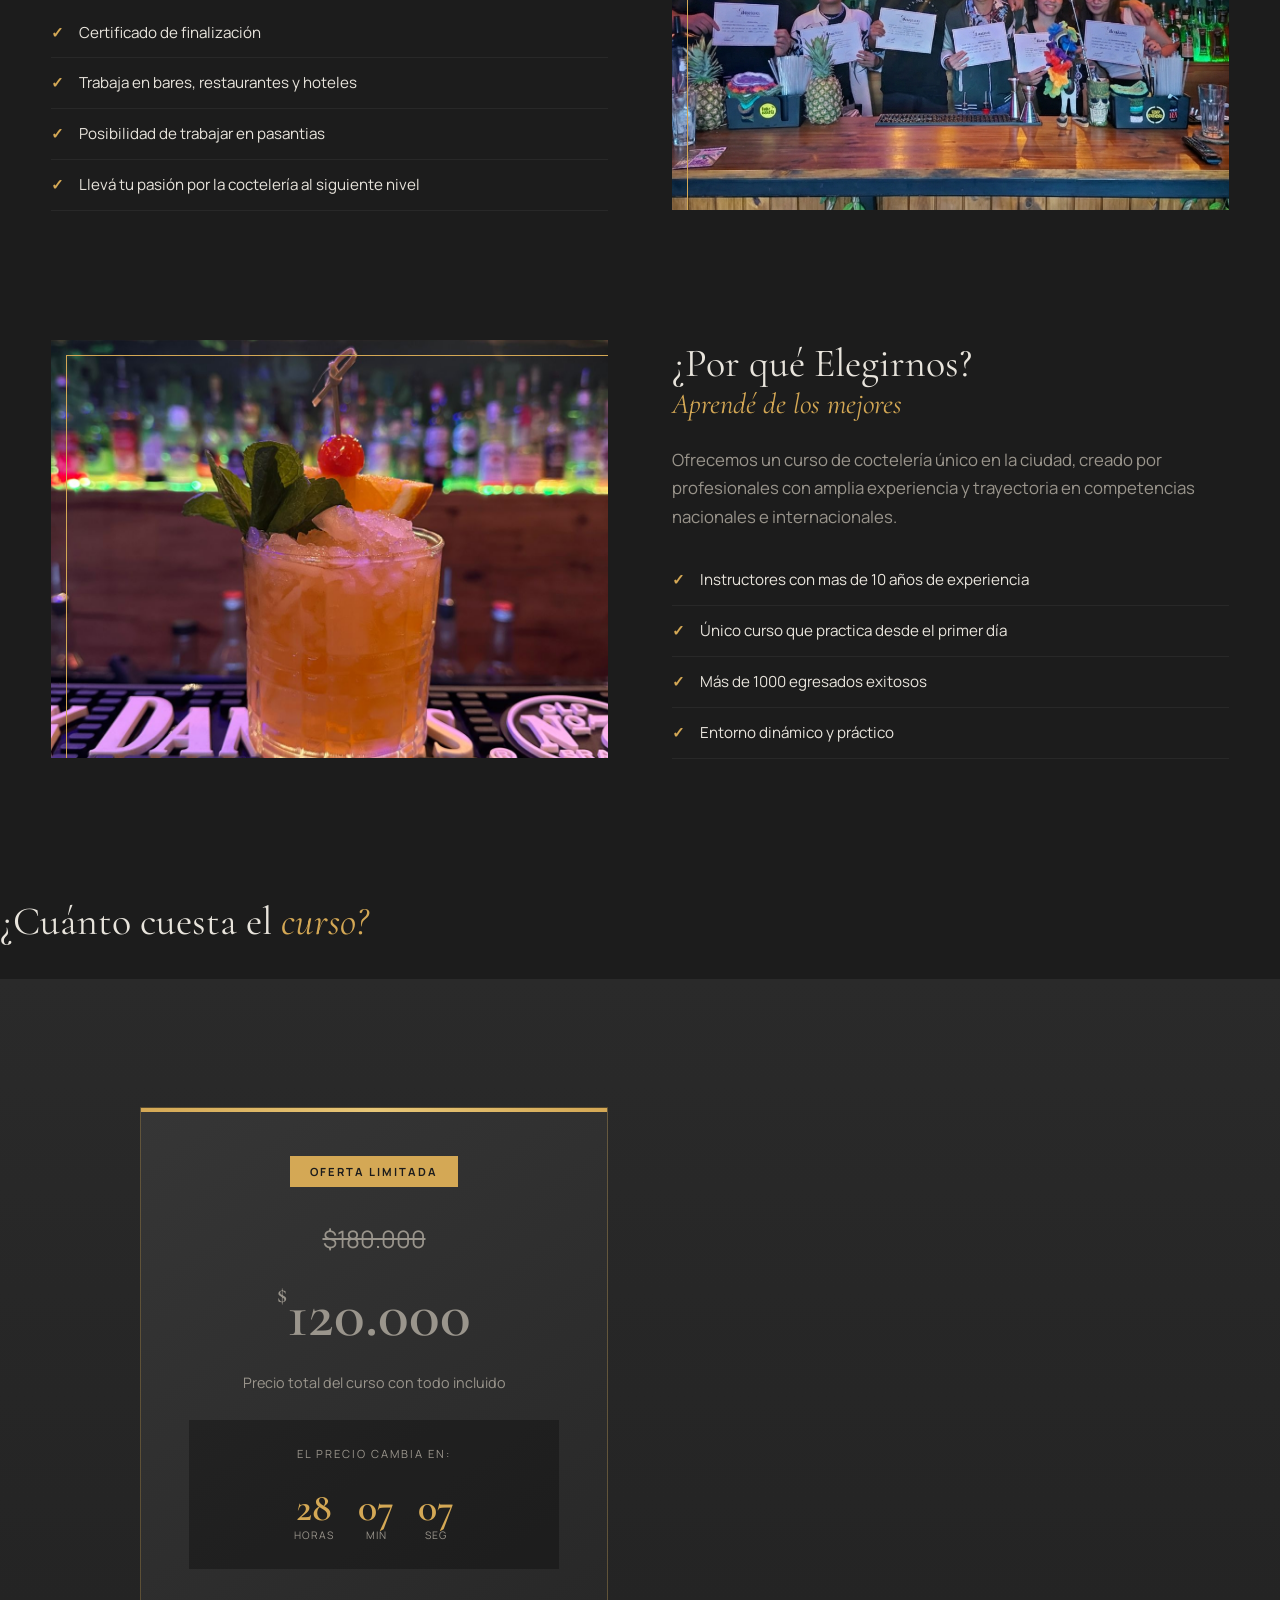
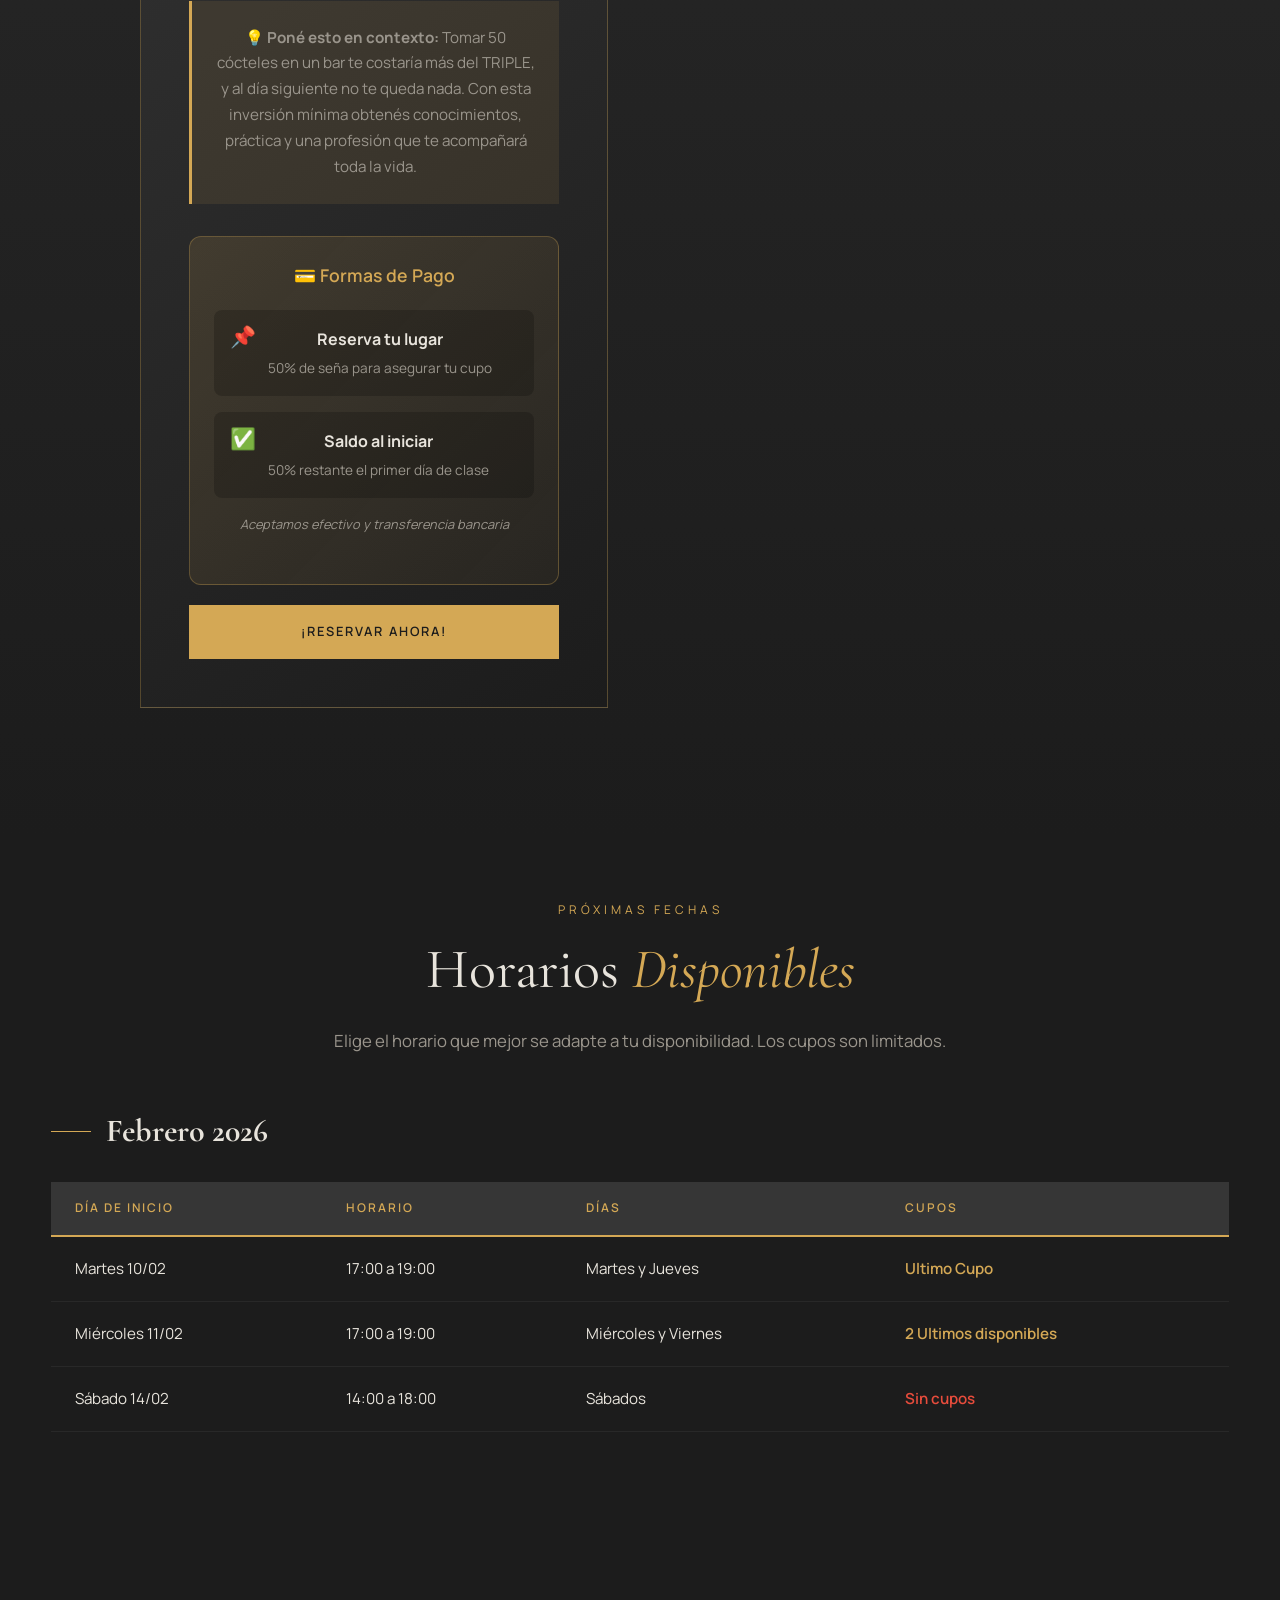
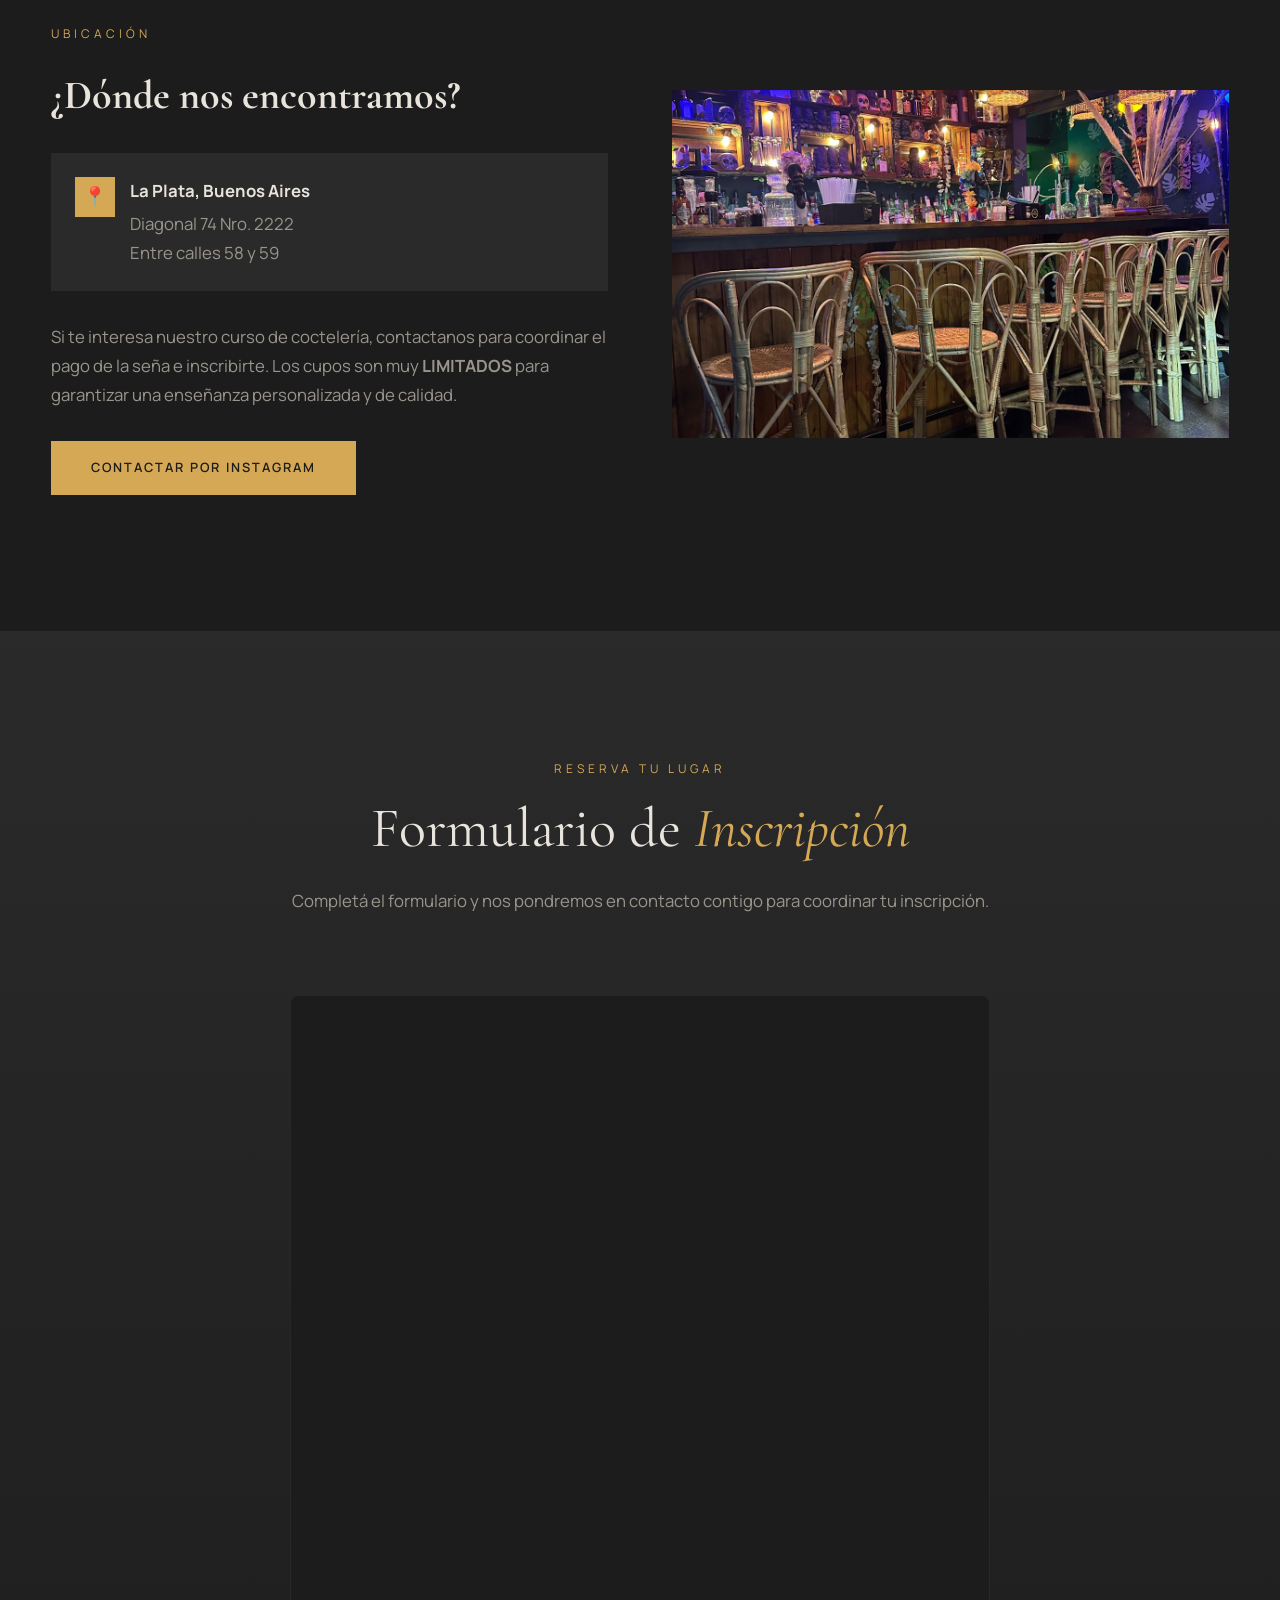
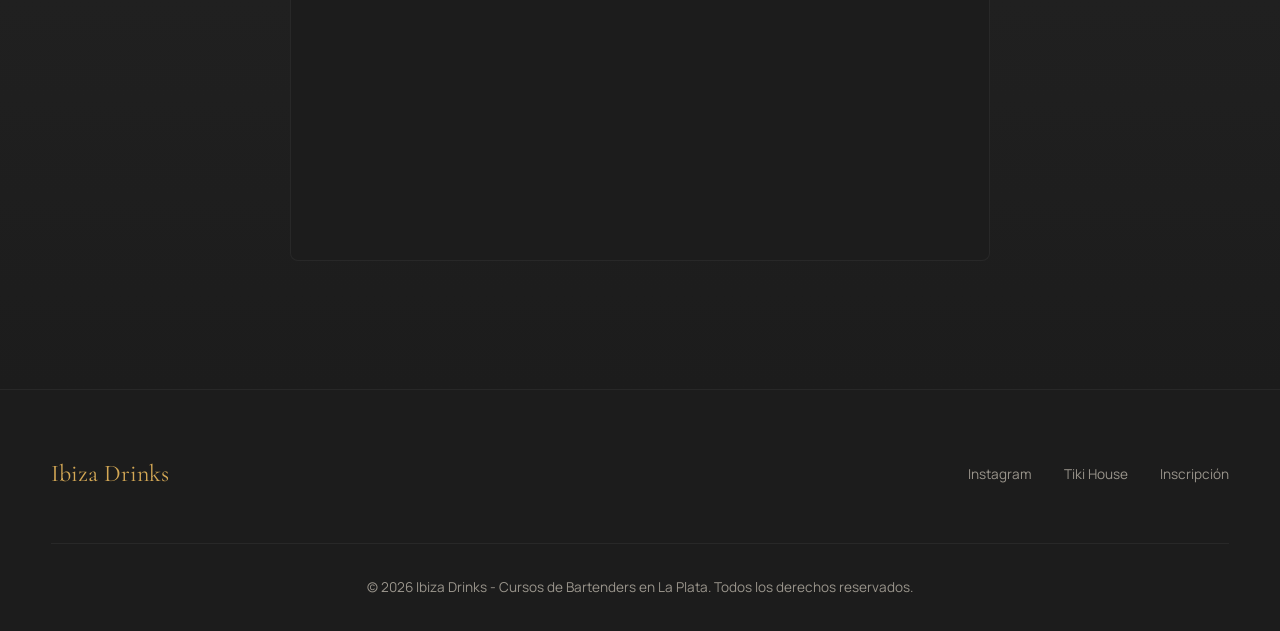
==== commit 0ad44ef3: "Update index.html" ====
--- a/index.html
+++ b/index.html
@@ -307,7 +307,7 @@
                         
                         <td>17:00 a 19:00</td>
                         <td>Martes y Jueves</td>
-                        <td class="status-full">Ultimo Cupo </td>
+                        <td class="status-available">Ultimo Cupo </td>
                     </tr>
                     <tr>
                         <td>Miércoles 11/02</td>
@@ -467,3 +467,4 @@
 
 
 
+
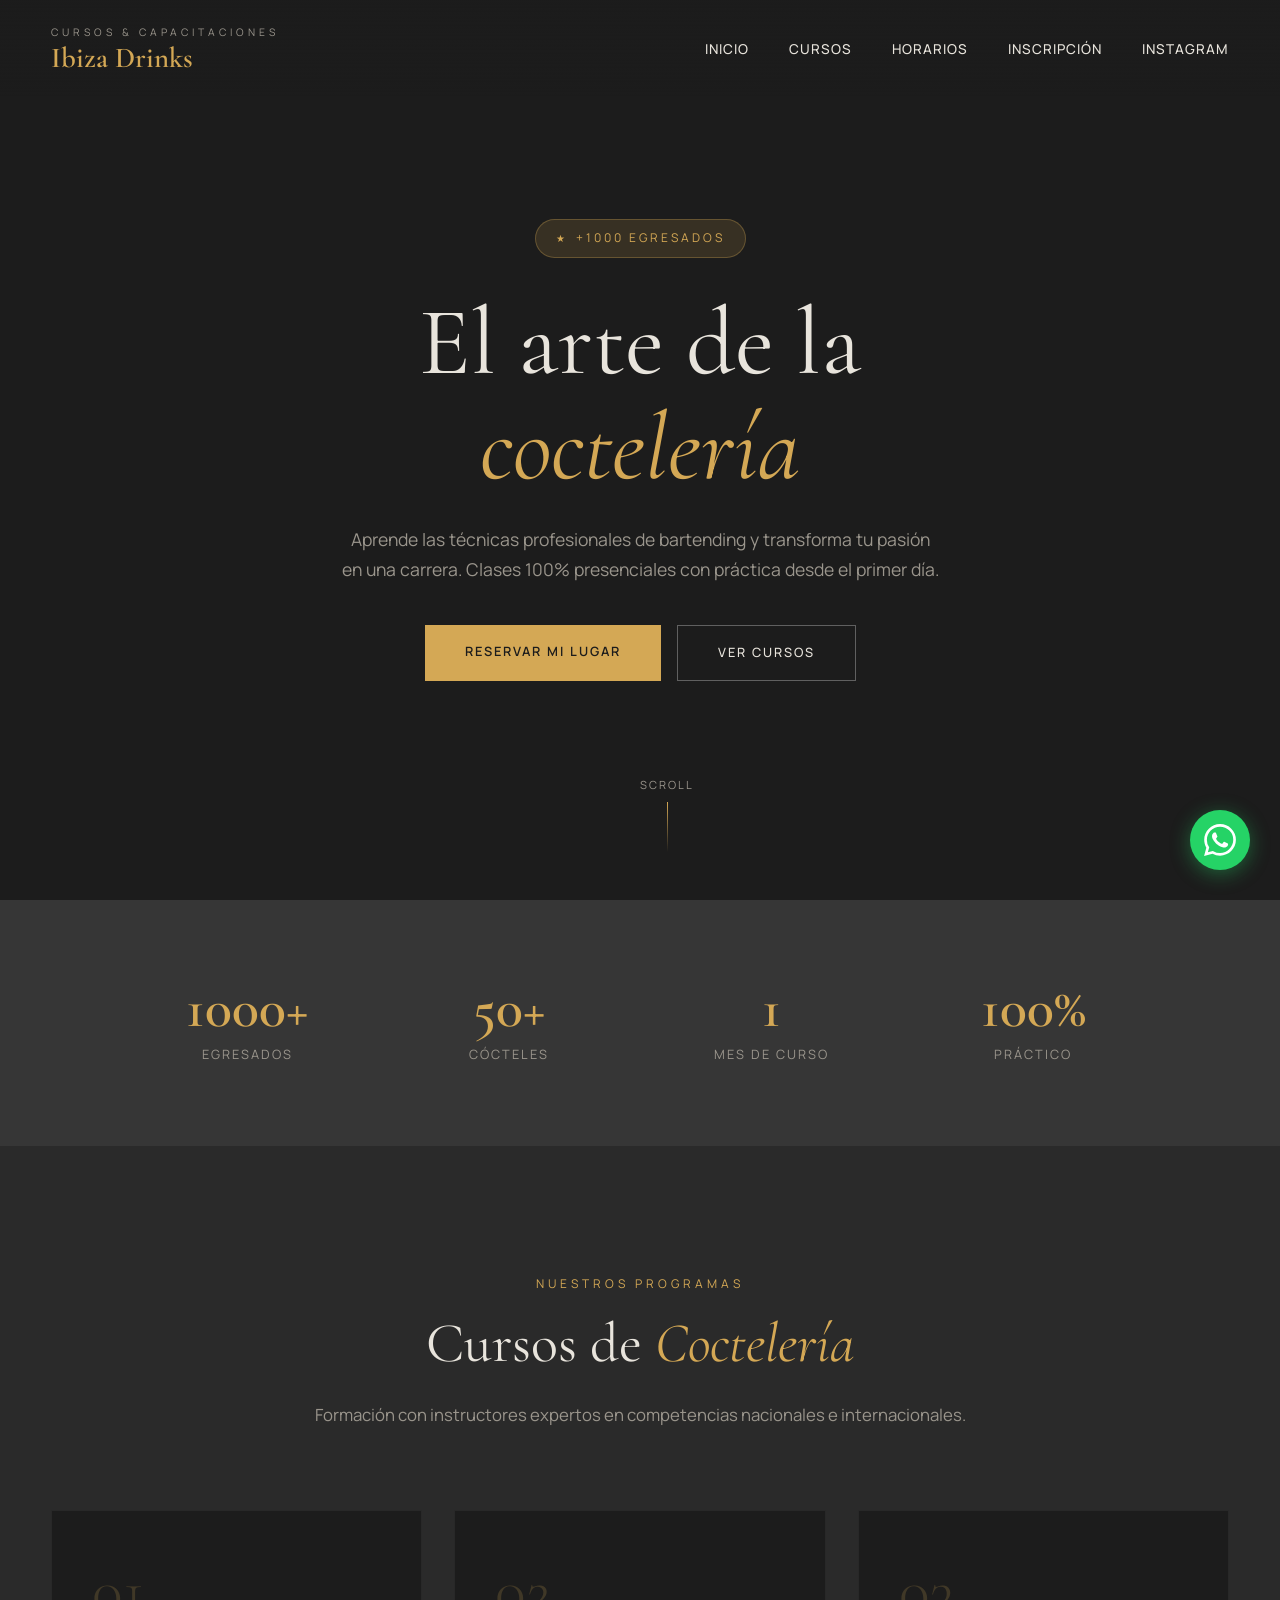
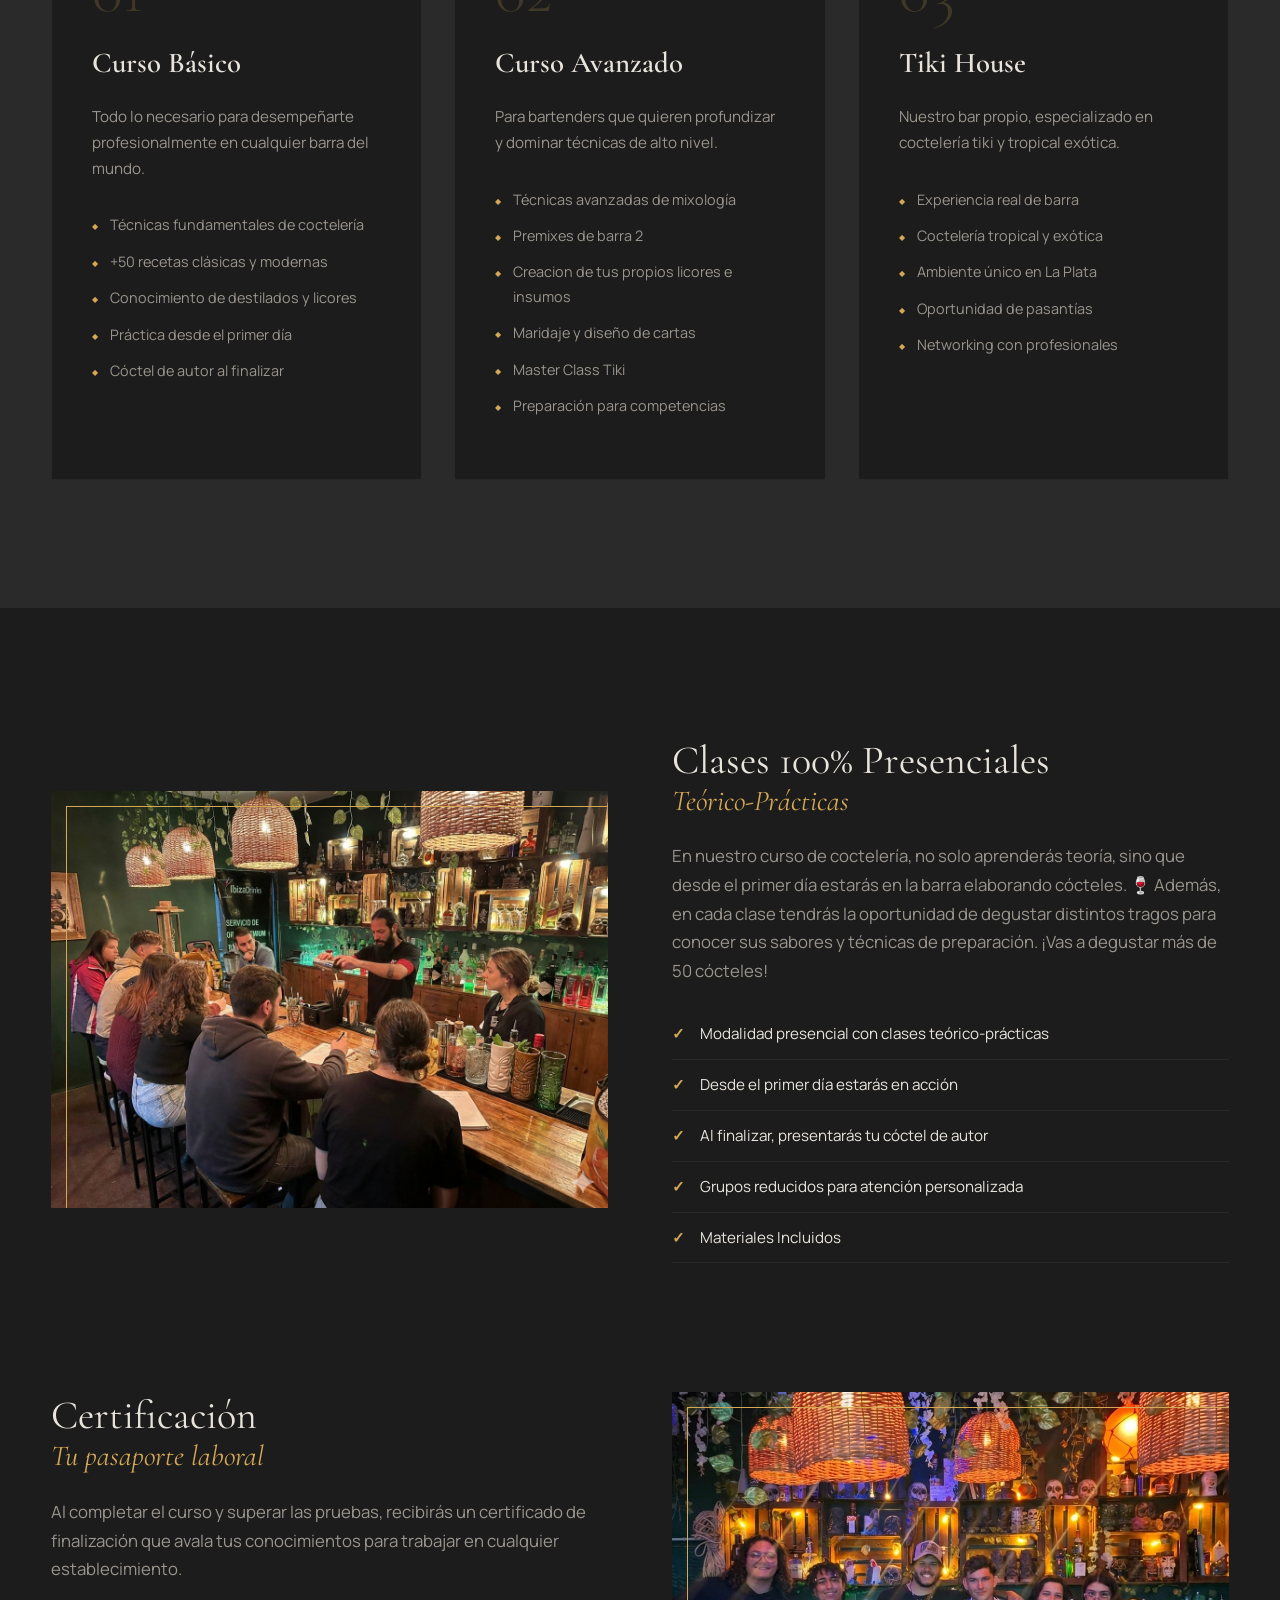
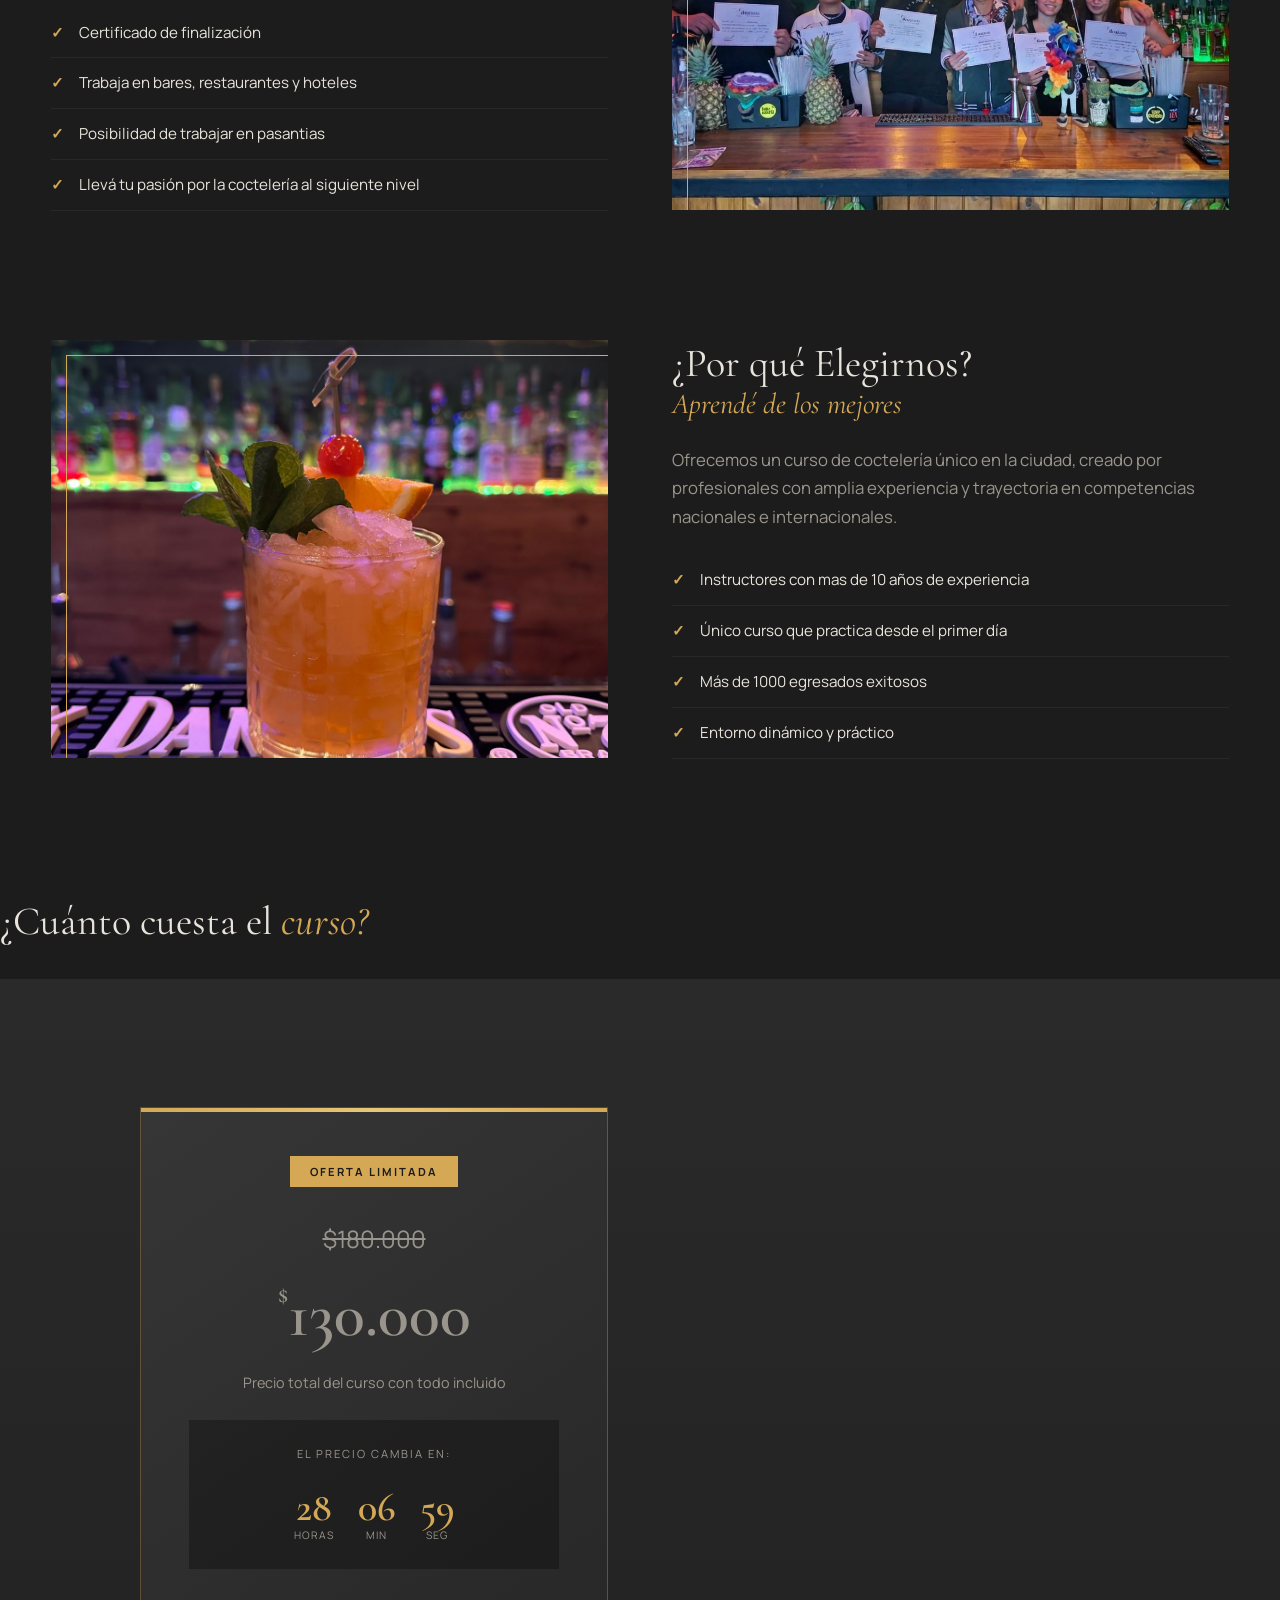
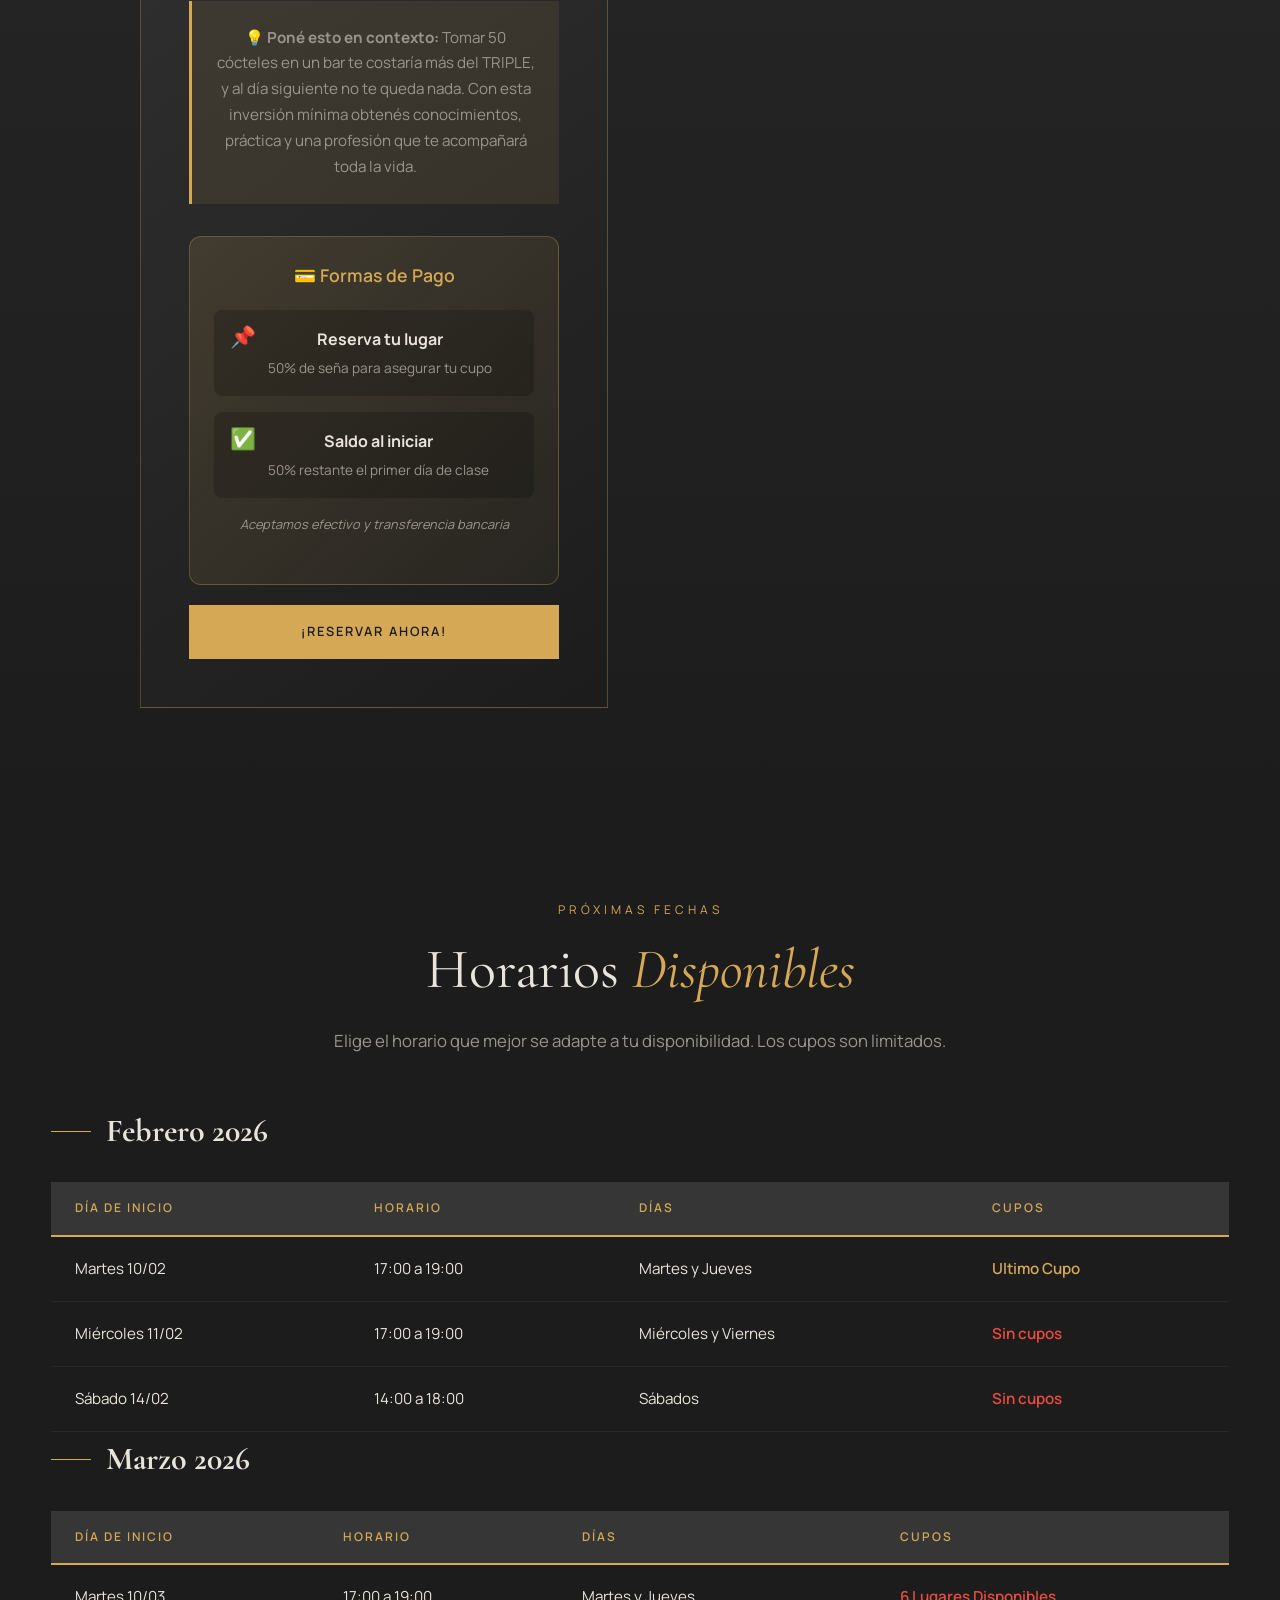
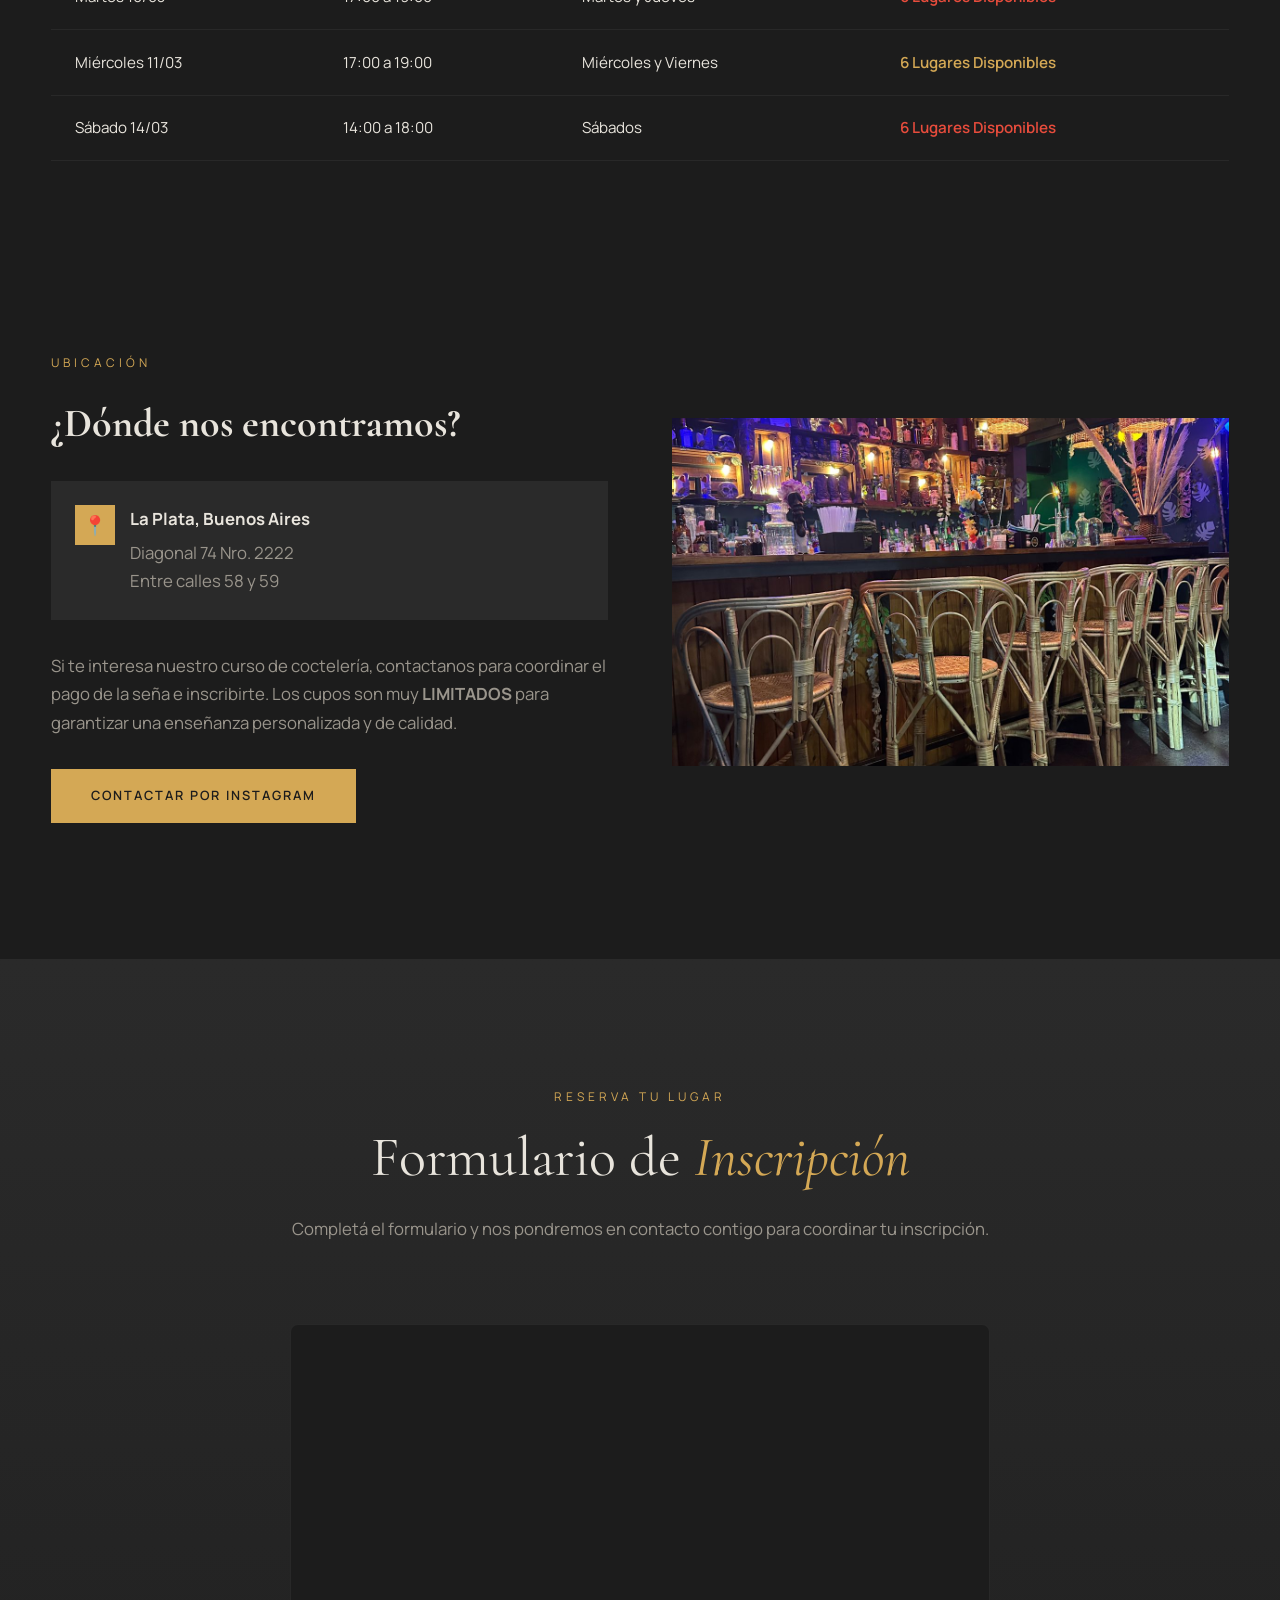
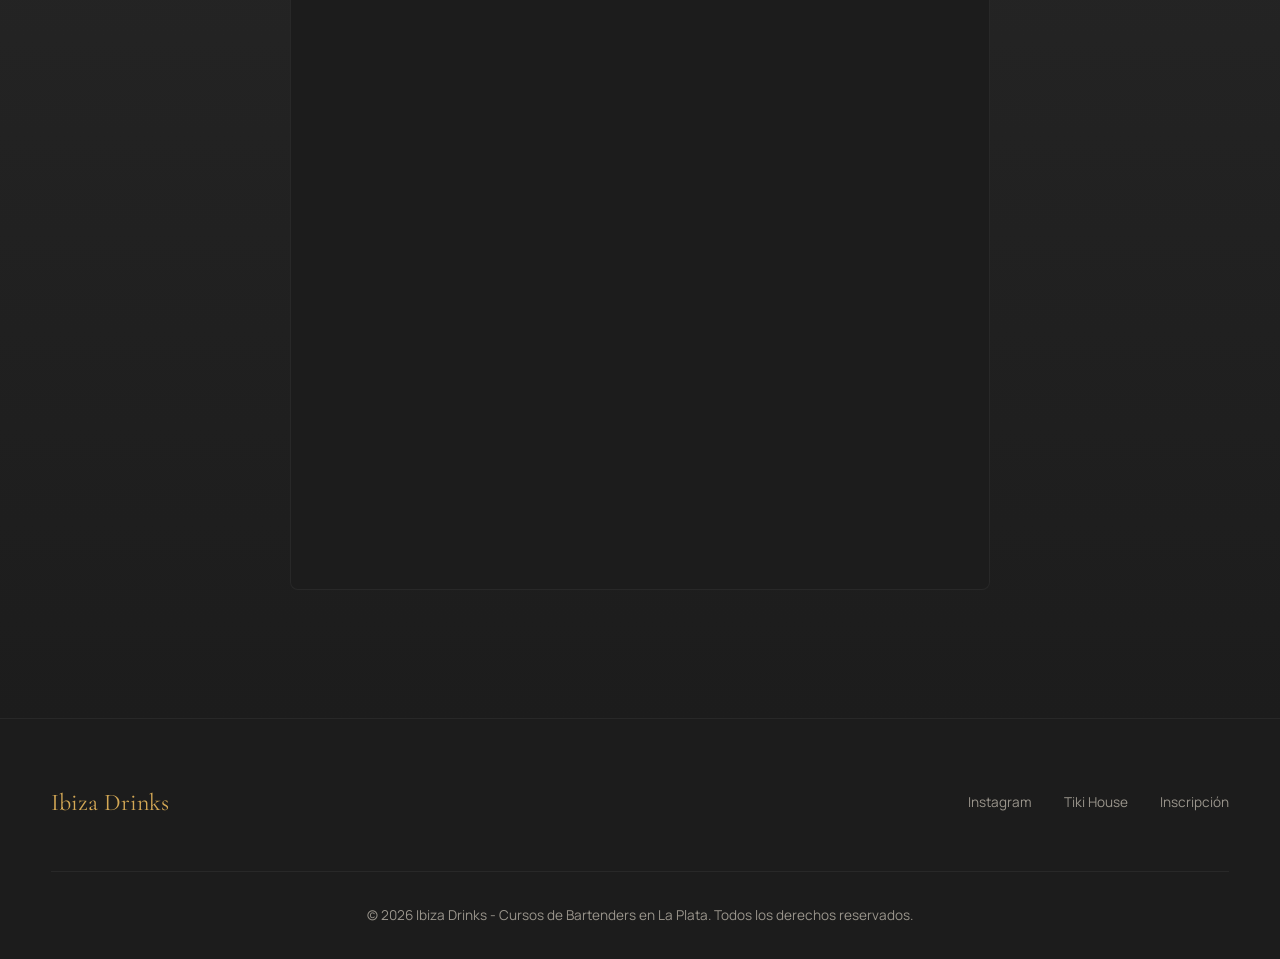
==== commit f5dcfa3a: "Update index.html" ====
--- a/index.html
+++ b/index.html
@@ -186,7 +186,7 @@
             <div class="pricing-card">
                 <div class="pricing-badge">Oferta Limitada</div>
                 <p class="pricing-old">$180.000</p>
-                <p class="pricing-current"><span class="pricing-currency">$</span>120.000</p>
+                <p class="pricing-current"><span class="pricing-currency">$</span>130.000</p>
                 <p class="pricing-period">Precio total del curso con todo incluido</p>
 
                 <div class="countdown-container">
@@ -314,7 +314,7 @@
                         
                         <td>17:00 a 19:00</td>
                         <td>Miércoles y Viernes</td>
-                        <td class="status-available">2 Ultimos disponibles</td>
+                        <td class="status-full">Sin cupos</td>
                     </tr>
                     <tr>
                         <td>Sábado 14/02</td>
@@ -325,6 +325,49 @@
                     </tr>
                 </tbody>
             </table>
+
+
+
+            
+        <div class="schedule-month">
+            <h3>Marzo 2026</h3>
+            <table class="schedule-table">
+                <thead>
+                    <tr>
+                        <th>Día de Inicio</th>
+                        
+                        <th>Horario</th>
+                        <th>Días</th>
+                        <th>Cupos</th>
+                    </tr>
+                </thead>
+                <tbody>
+                    <tr>
+                        <td>Martes 10/03</td>
+                        
+                        <td>17:00 a 19:00</td>
+                        <td>Martes y Jueves</td>
+                        <td class="status-full"> 6 Lugares Disponibles </td>
+                    </tr>
+                    <tr>
+                        <td>Miércoles 11/03</td>
+                        
+                        <td>17:00 a 19:00</td>
+                        <td>Miércoles y Viernes</td>
+                        <td class="status-available"> 6 Lugares Disponibles </td>
+                    </tr>
+                    <tr>
+                        <td>Sábado 14/03</td>
+                        
+                        <td>14:00 a 18:00</td>
+                        <td>Sábados</td>
+                        <td class="status-full"> 6 Lugares Disponibles </td>
+                    </tr>
+                </tbody>
+            </table>
+
+
+            
         </div>
     </div>
 </section>
@@ -468,3 +511,4 @@
 
 
 
+
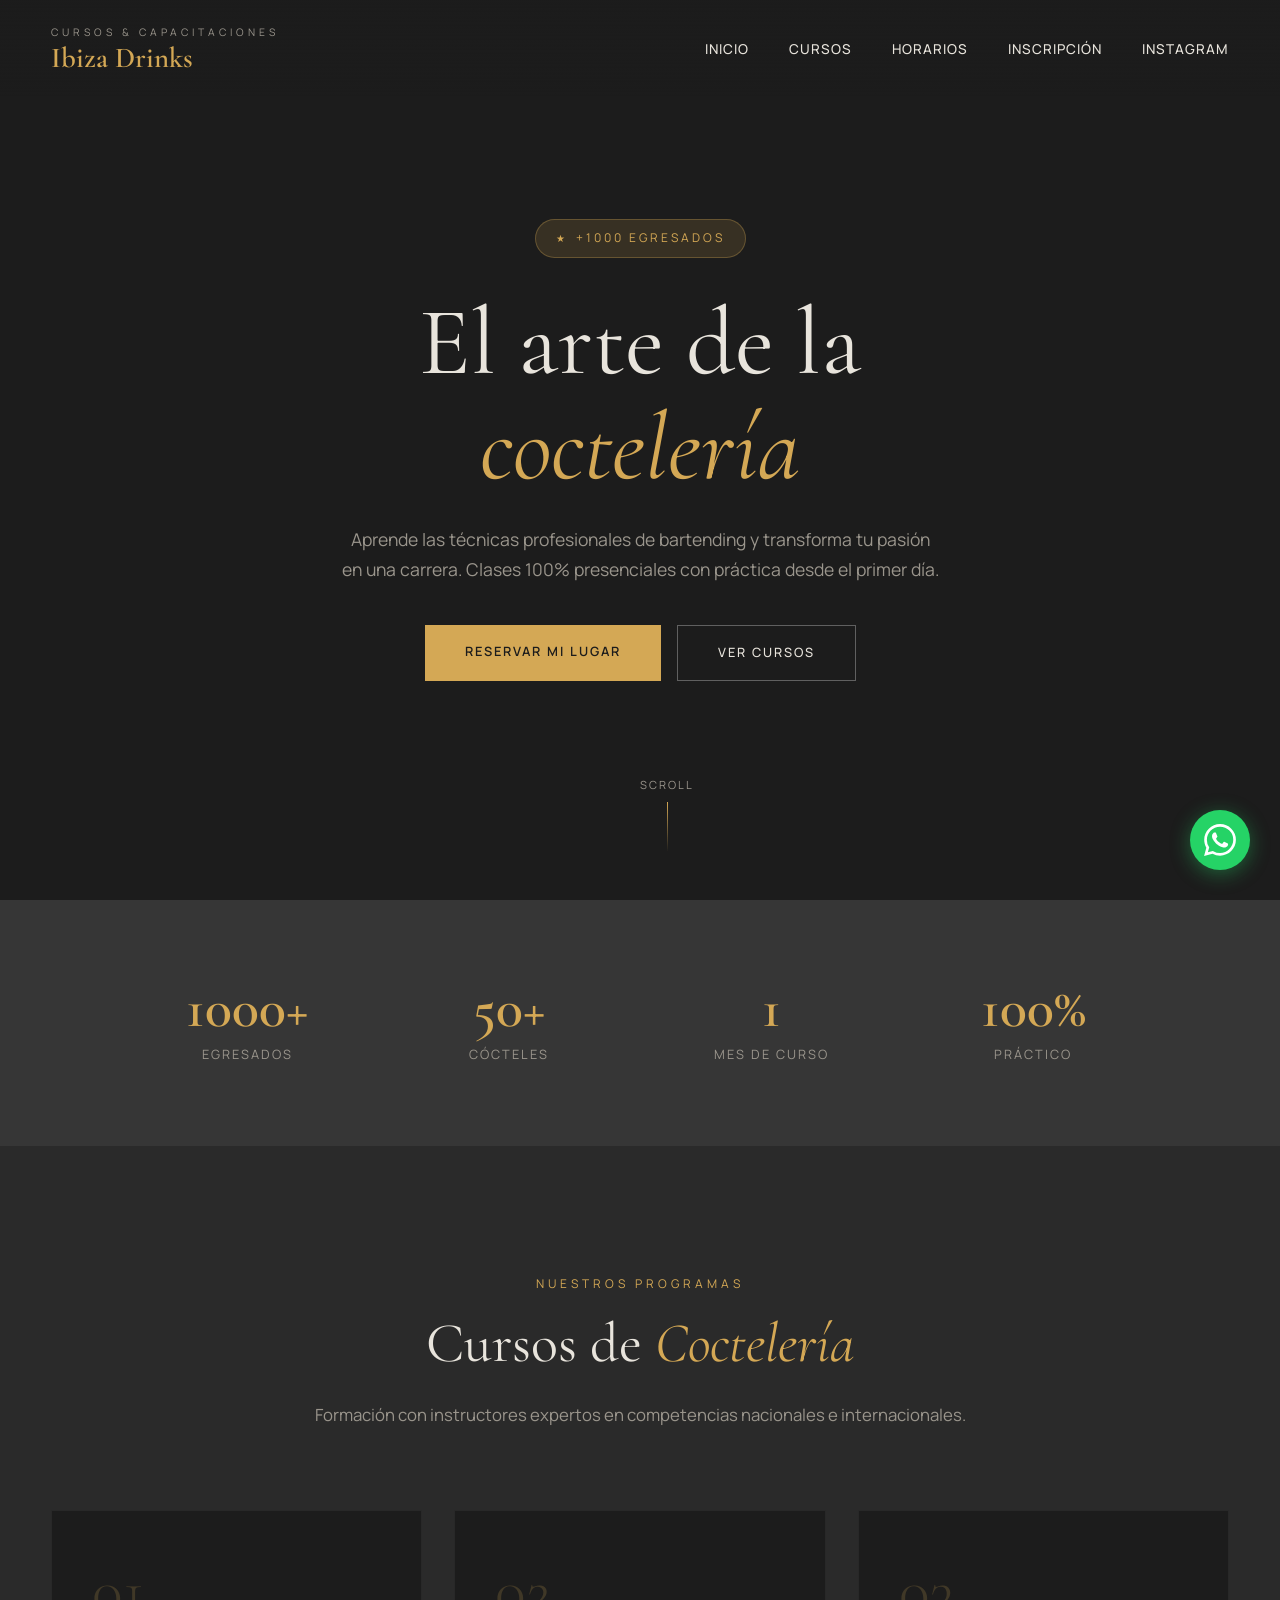
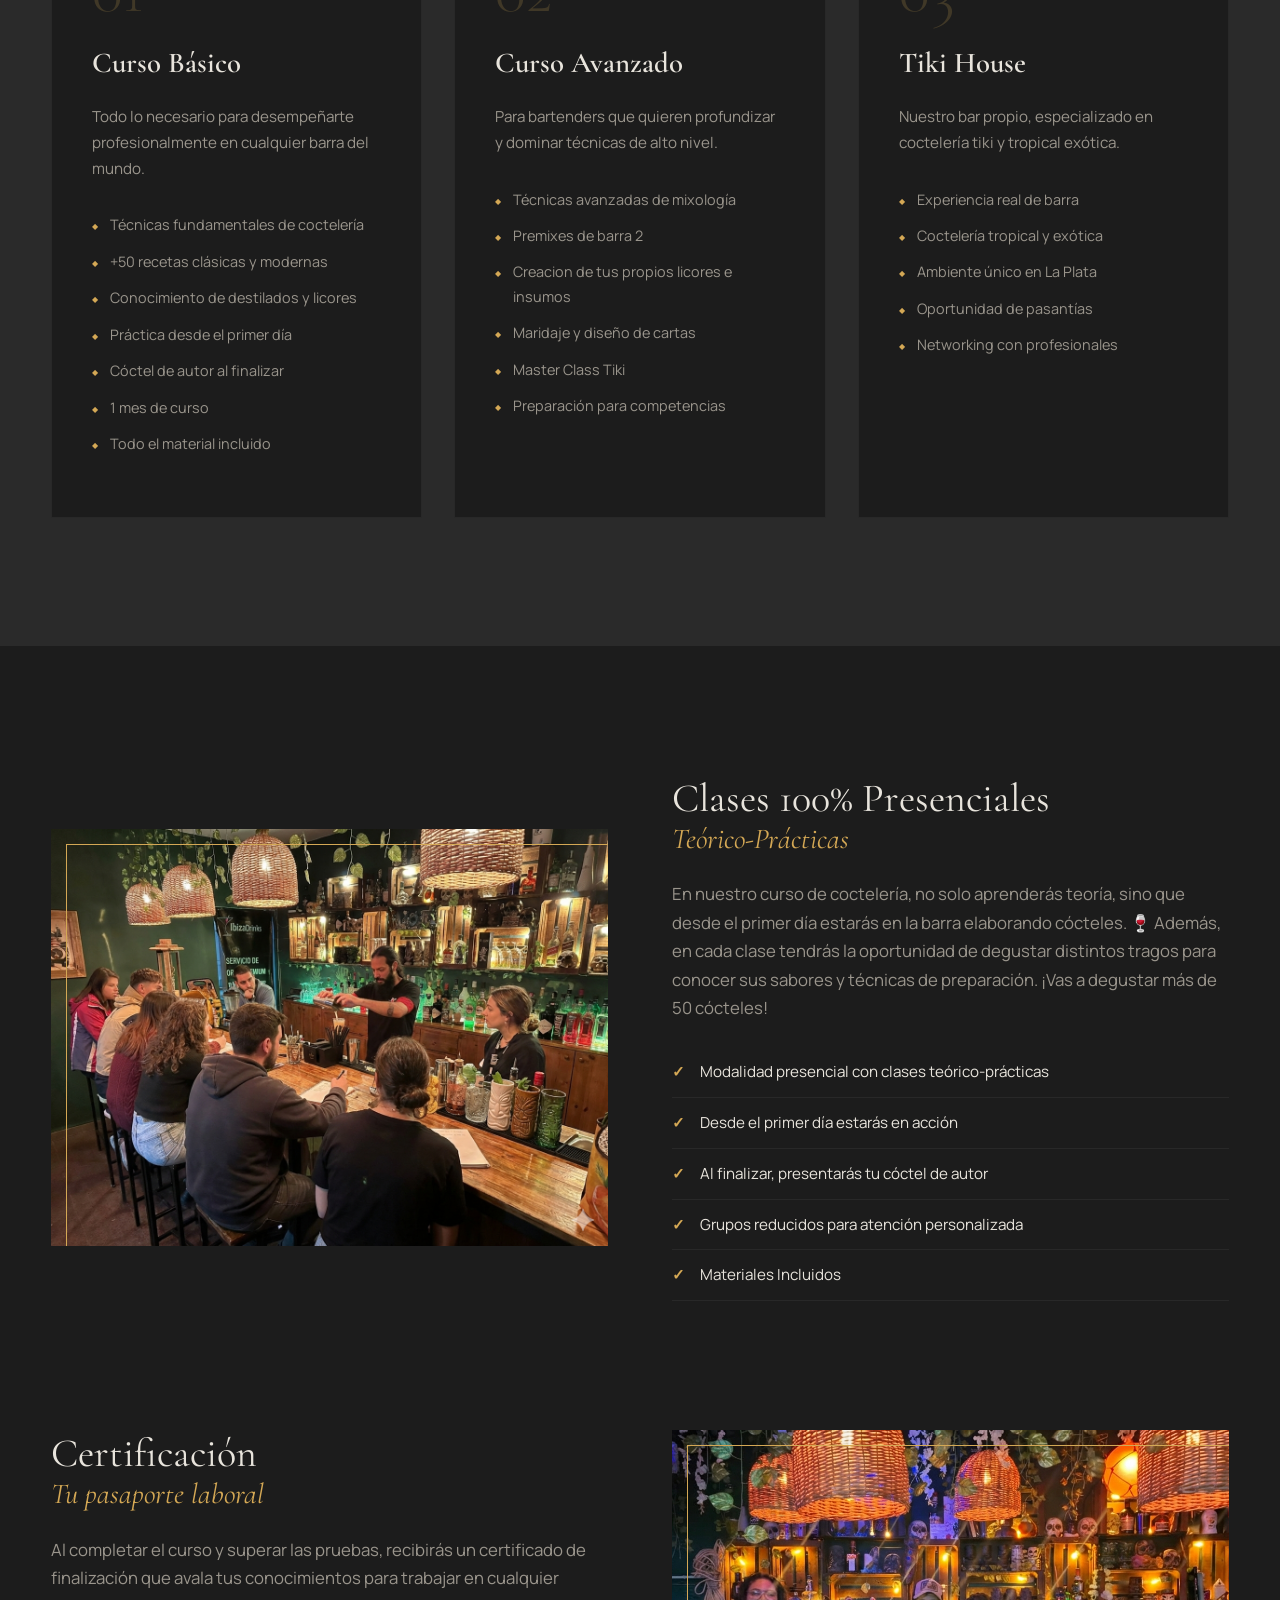
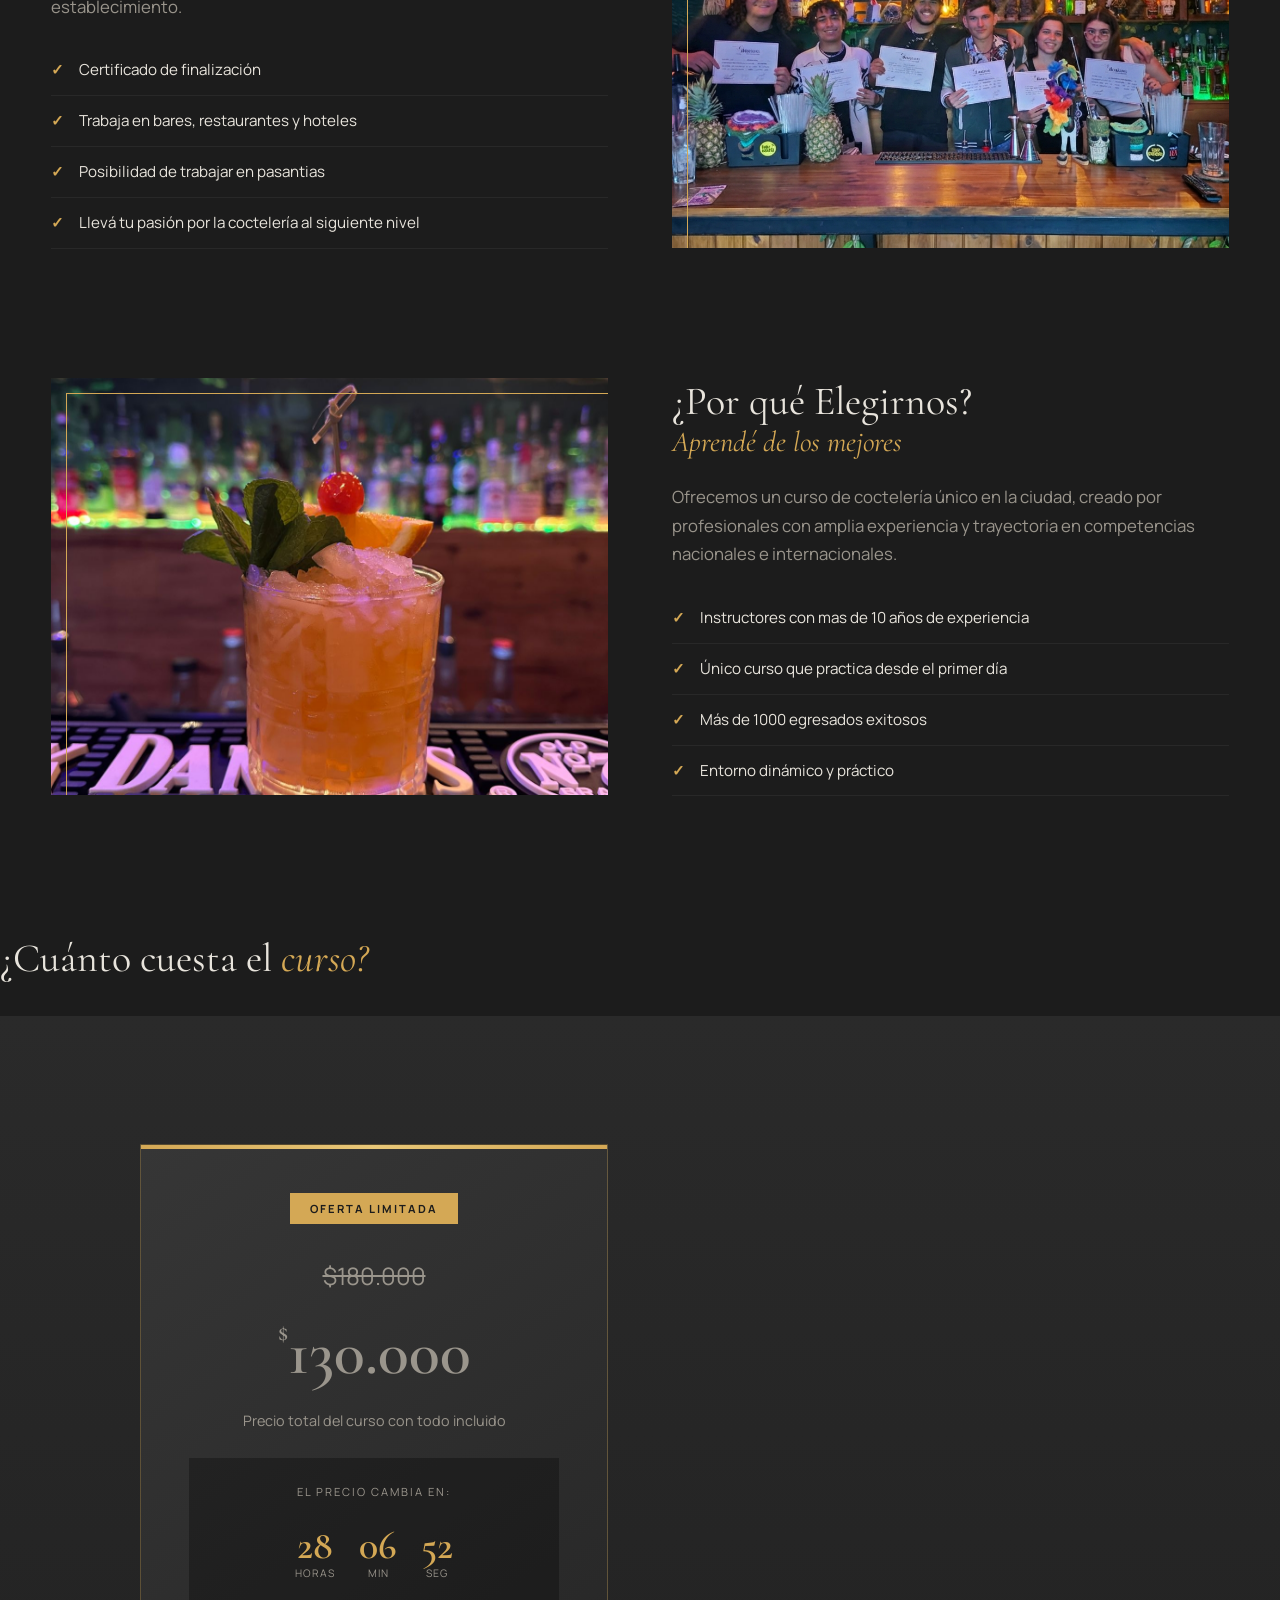
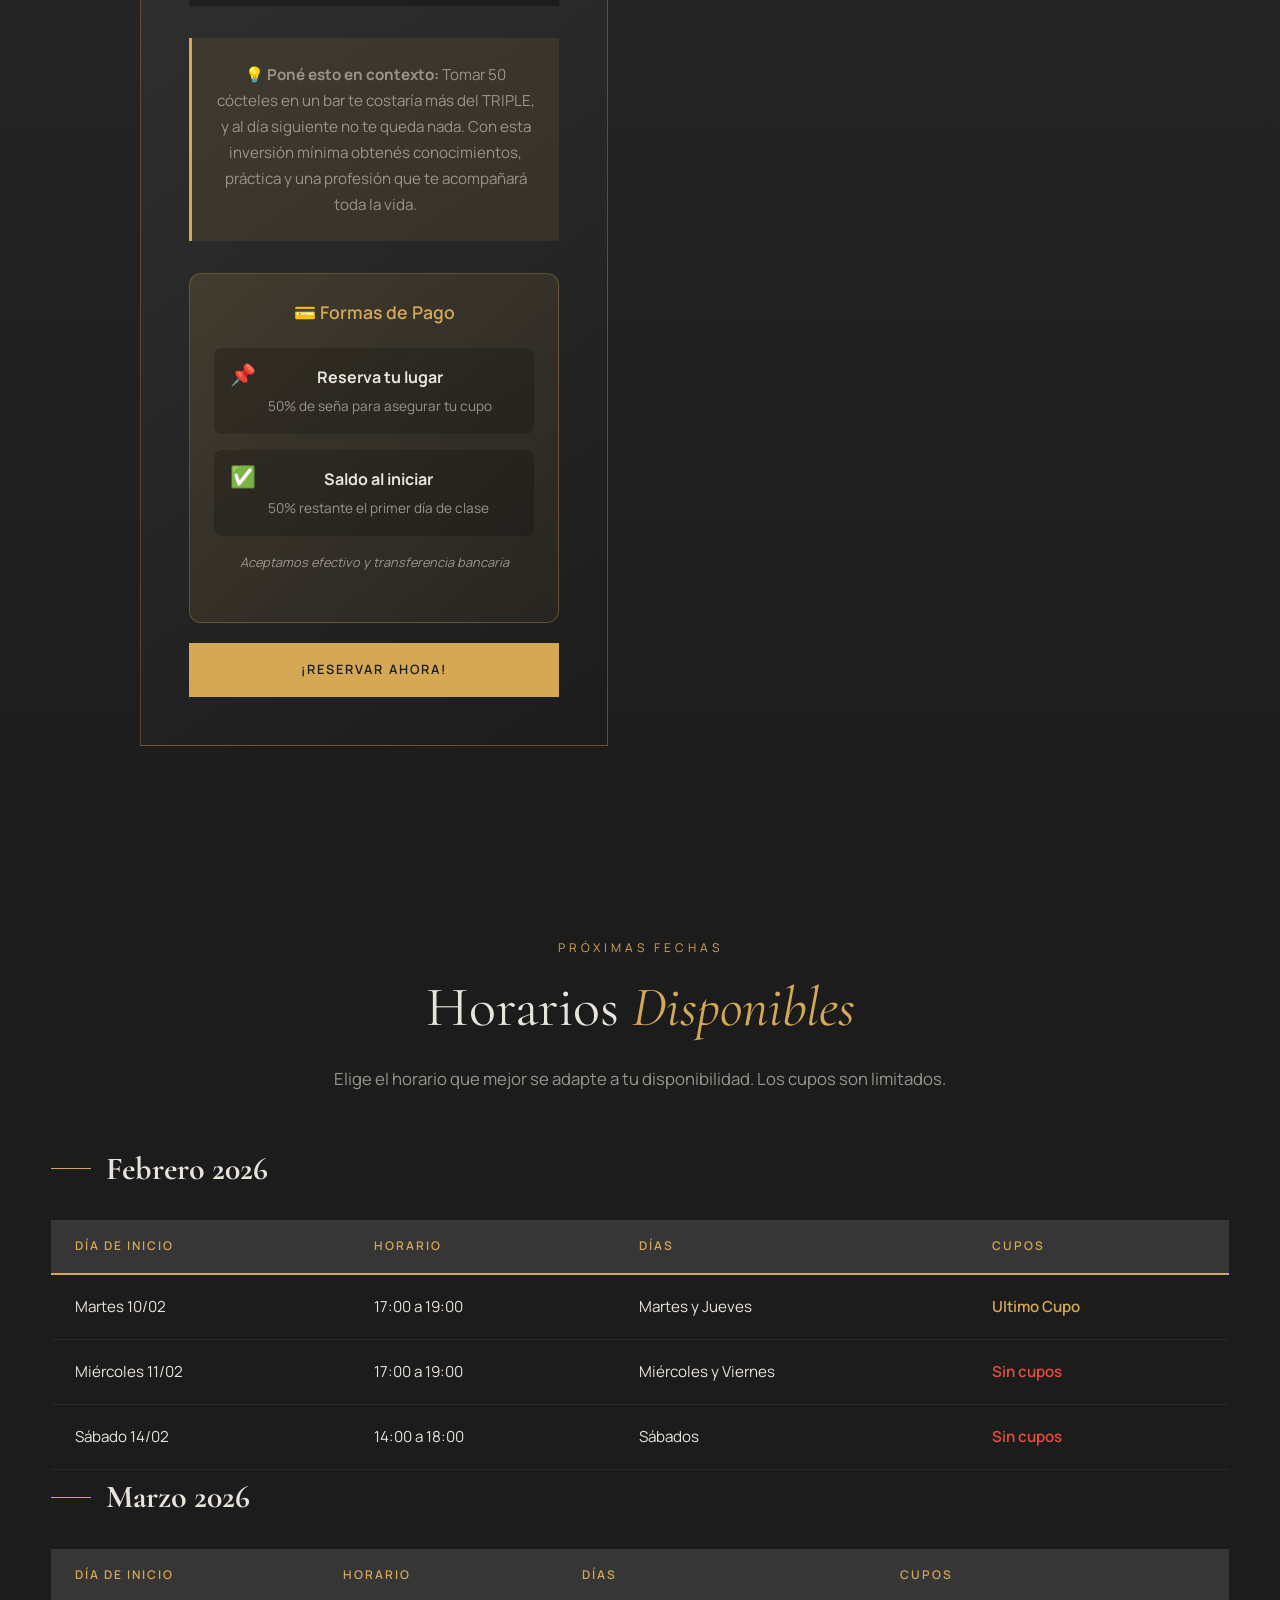
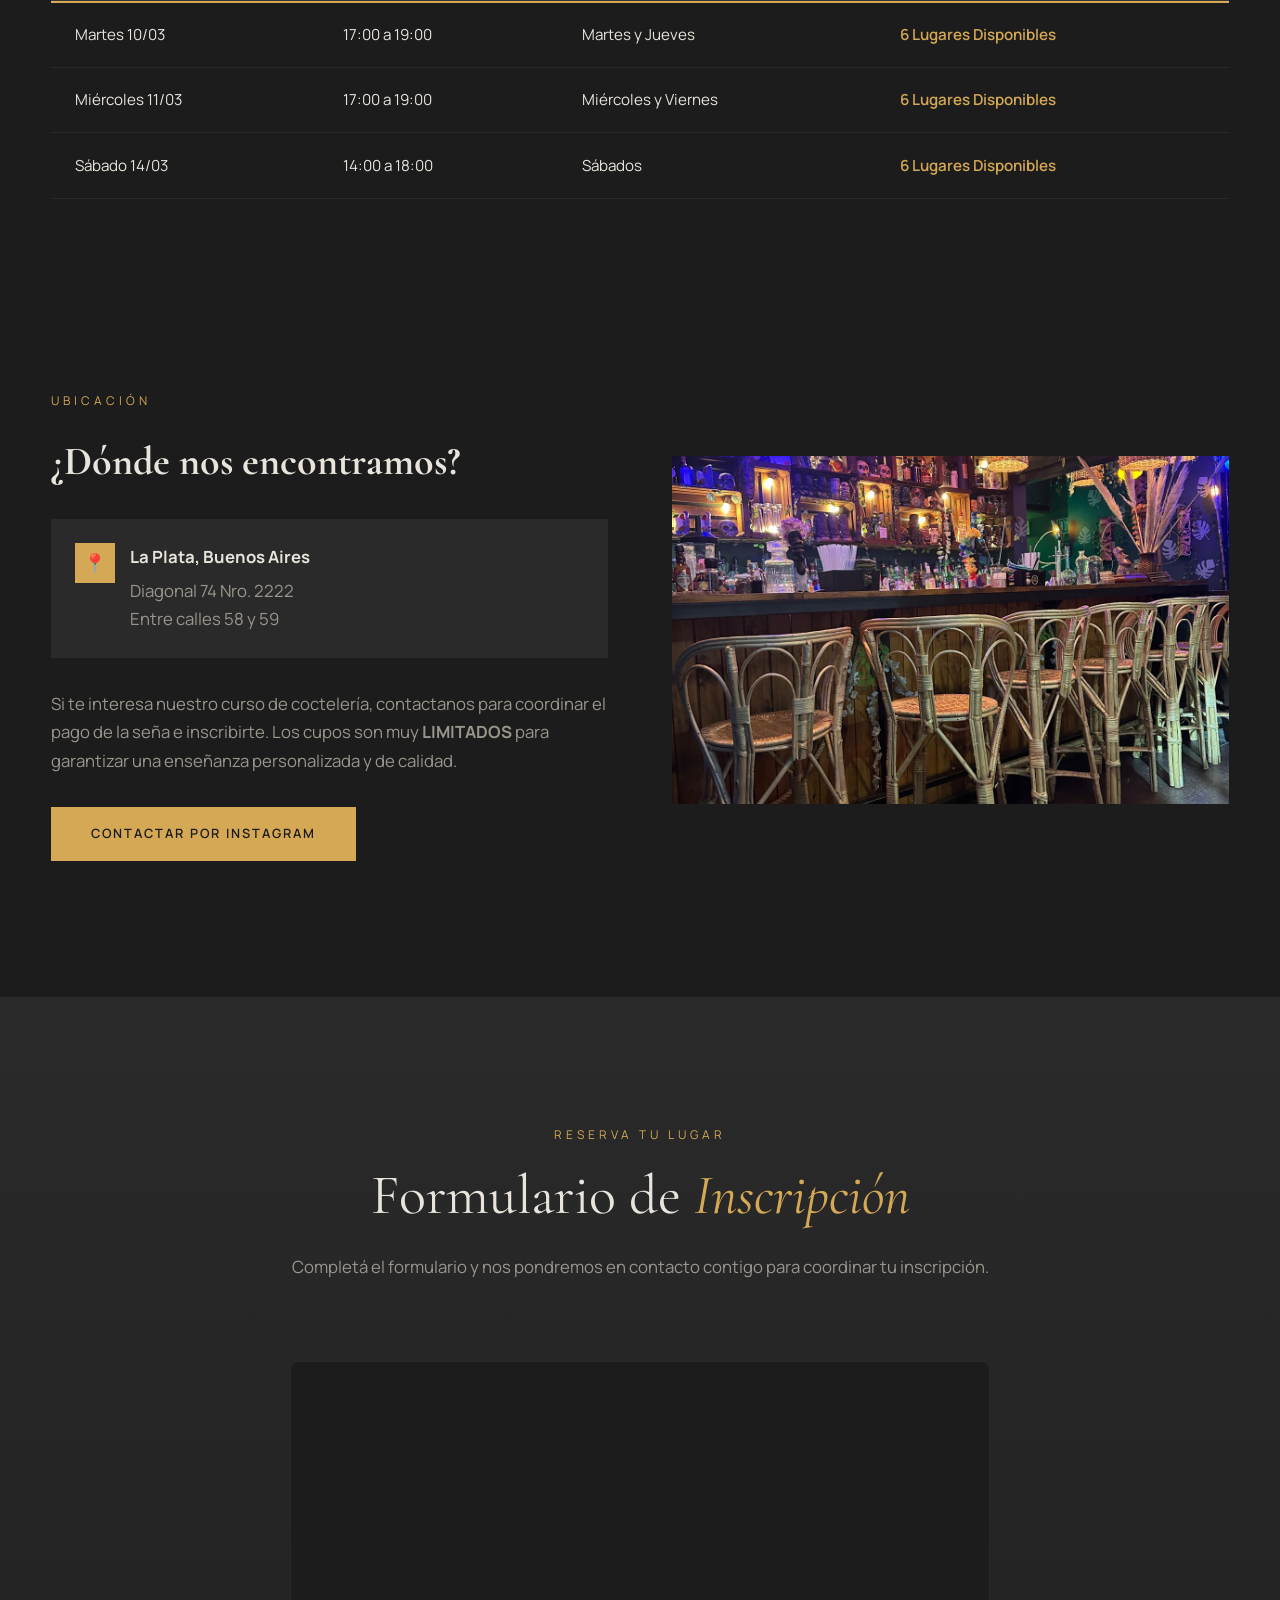
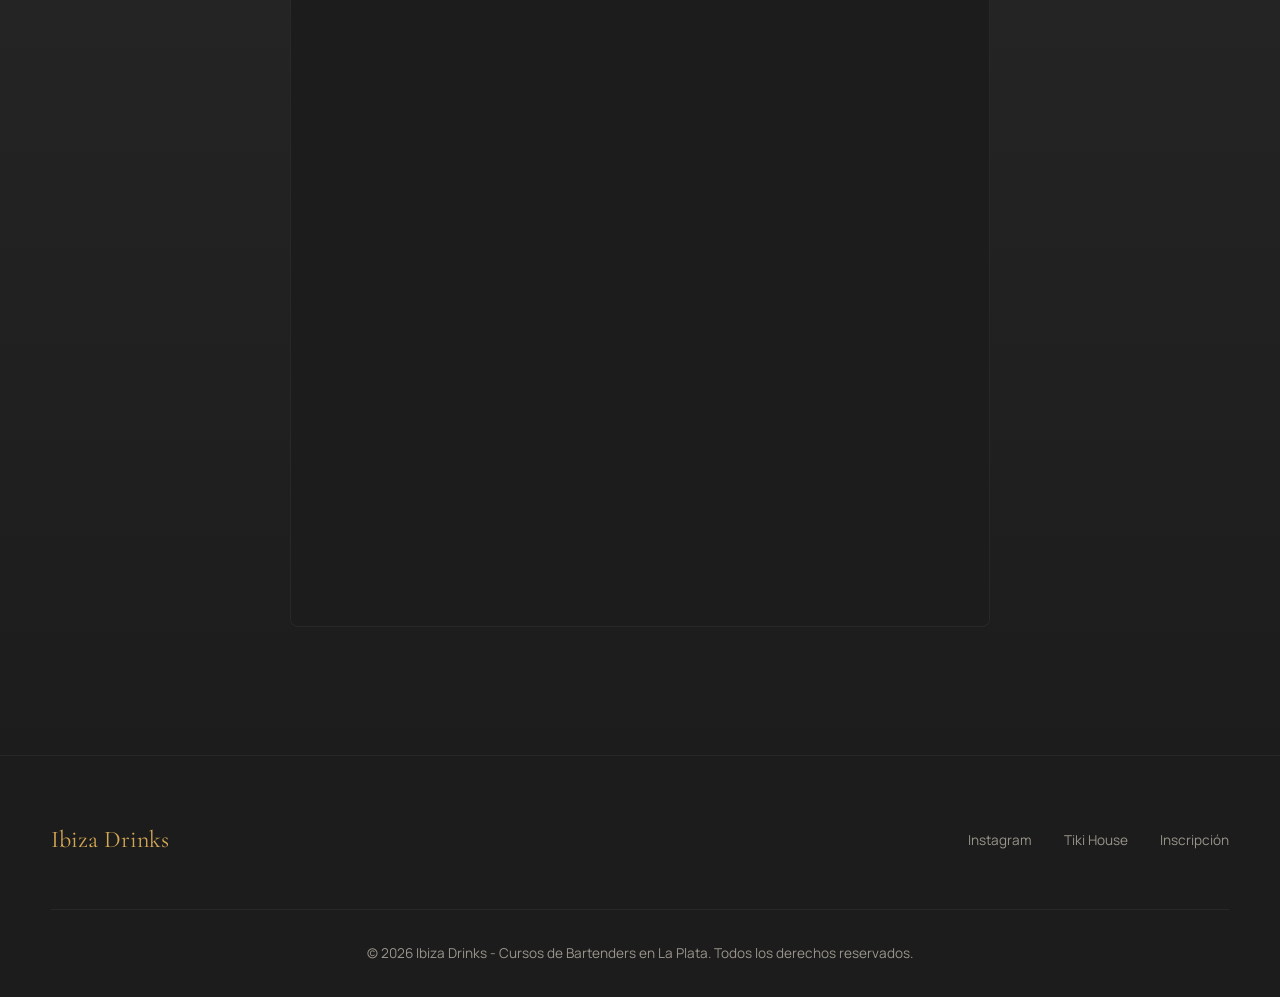
==== commit 022ed9bc: "Update index.html" ====
--- a/index.html
+++ b/index.html
@@ -91,6 +91,8 @@
                 <li>Conocimiento de destilados y licores</li>
                 <li>Práctica desde el primer día</li>
                 <li>Cóctel de autor al finalizar</li>
+                <li>1 mes de curso</li>
+                <li>Todo el material incluido</li>
             </ul>
         </div>
         
@@ -347,7 +349,7 @@
                         
                         <td>17:00 a 19:00</td>
                         <td>Martes y Jueves</td>
-                        <td class="status-full"> 6 Lugares Disponibles </td>
+                        <td class="status-available"> 6 Lugares Disponibles </td>
                     </tr>
                     <tr>
                         <td>Miércoles 11/03</td>
@@ -361,7 +363,7 @@
                         
                         <td>14:00 a 18:00</td>
                         <td>Sábados</td>
-                        <td class="status-full"> 6 Lugares Disponibles </td>
+                        <td class="status-available"> 6 Lugares Disponibles </td>
                     </tr>
                 </tbody>
             </table>
@@ -512,3 +514,4 @@
 
 
 
+
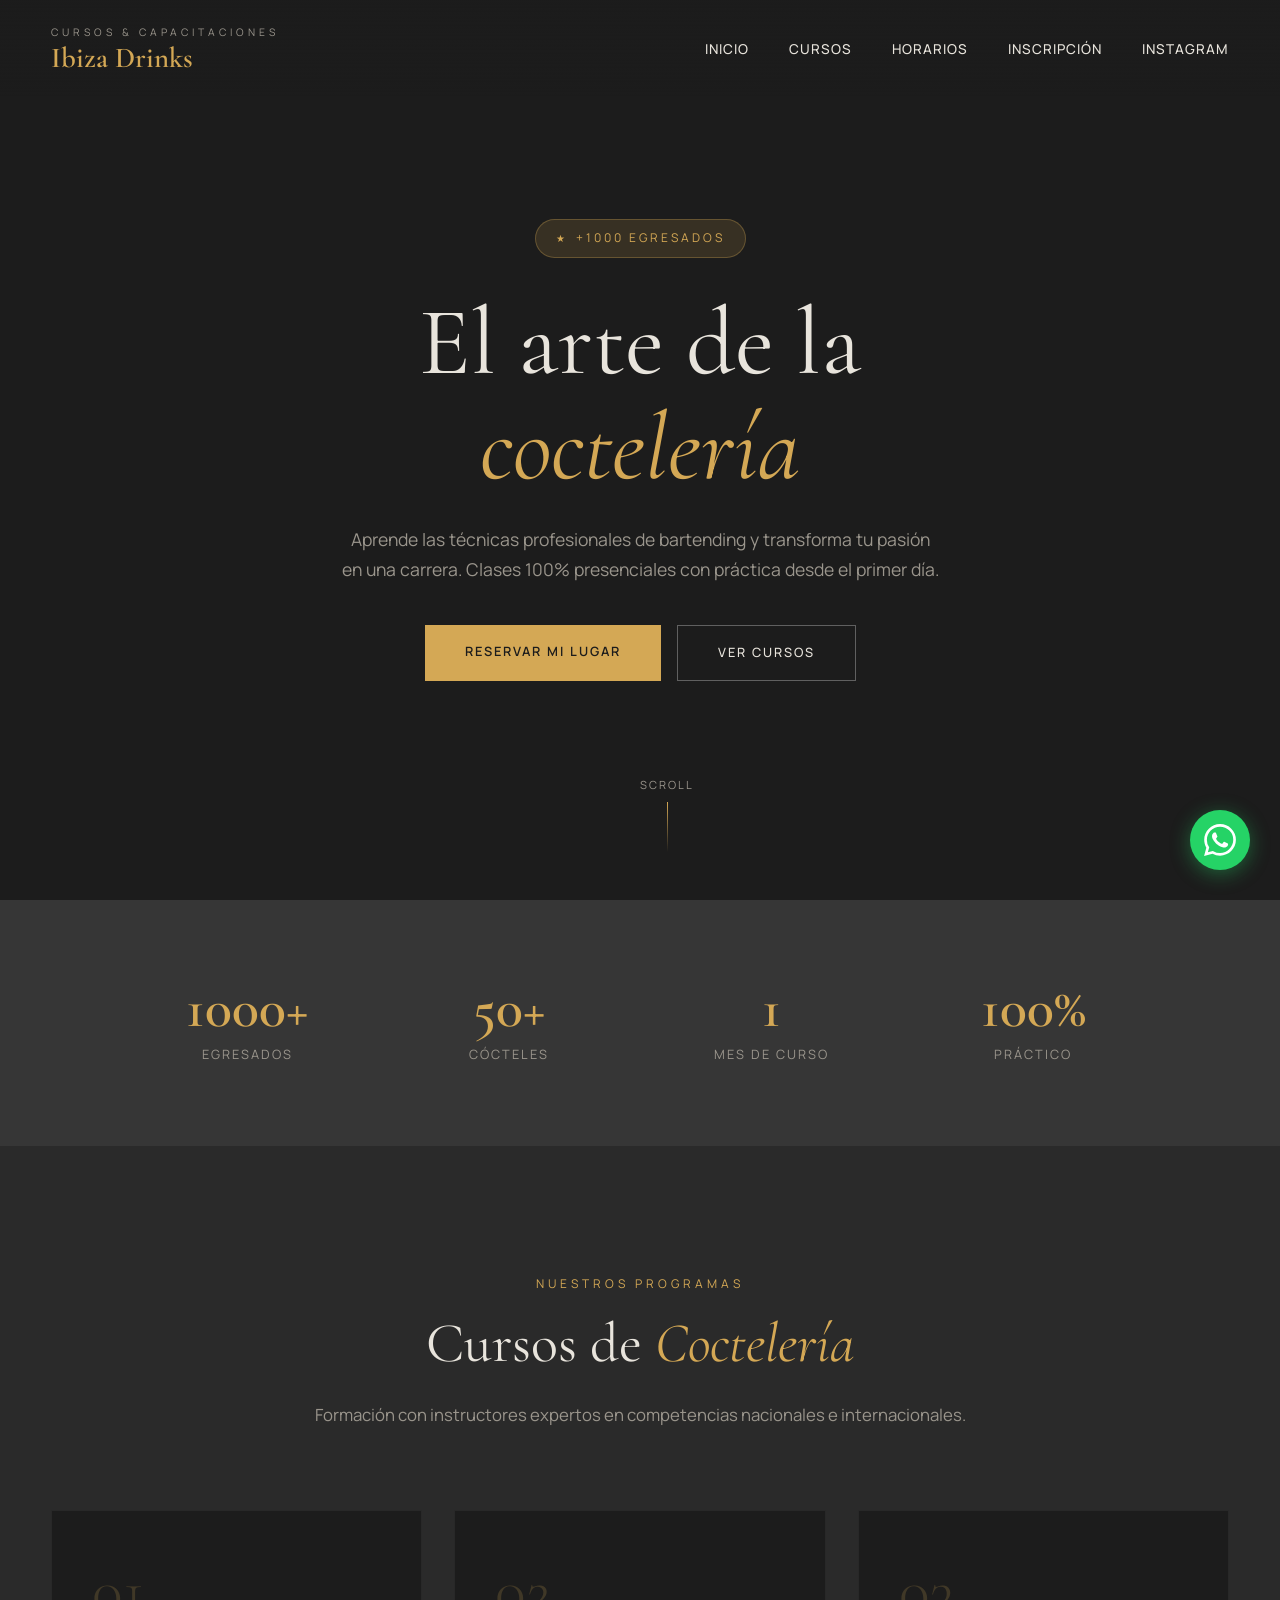
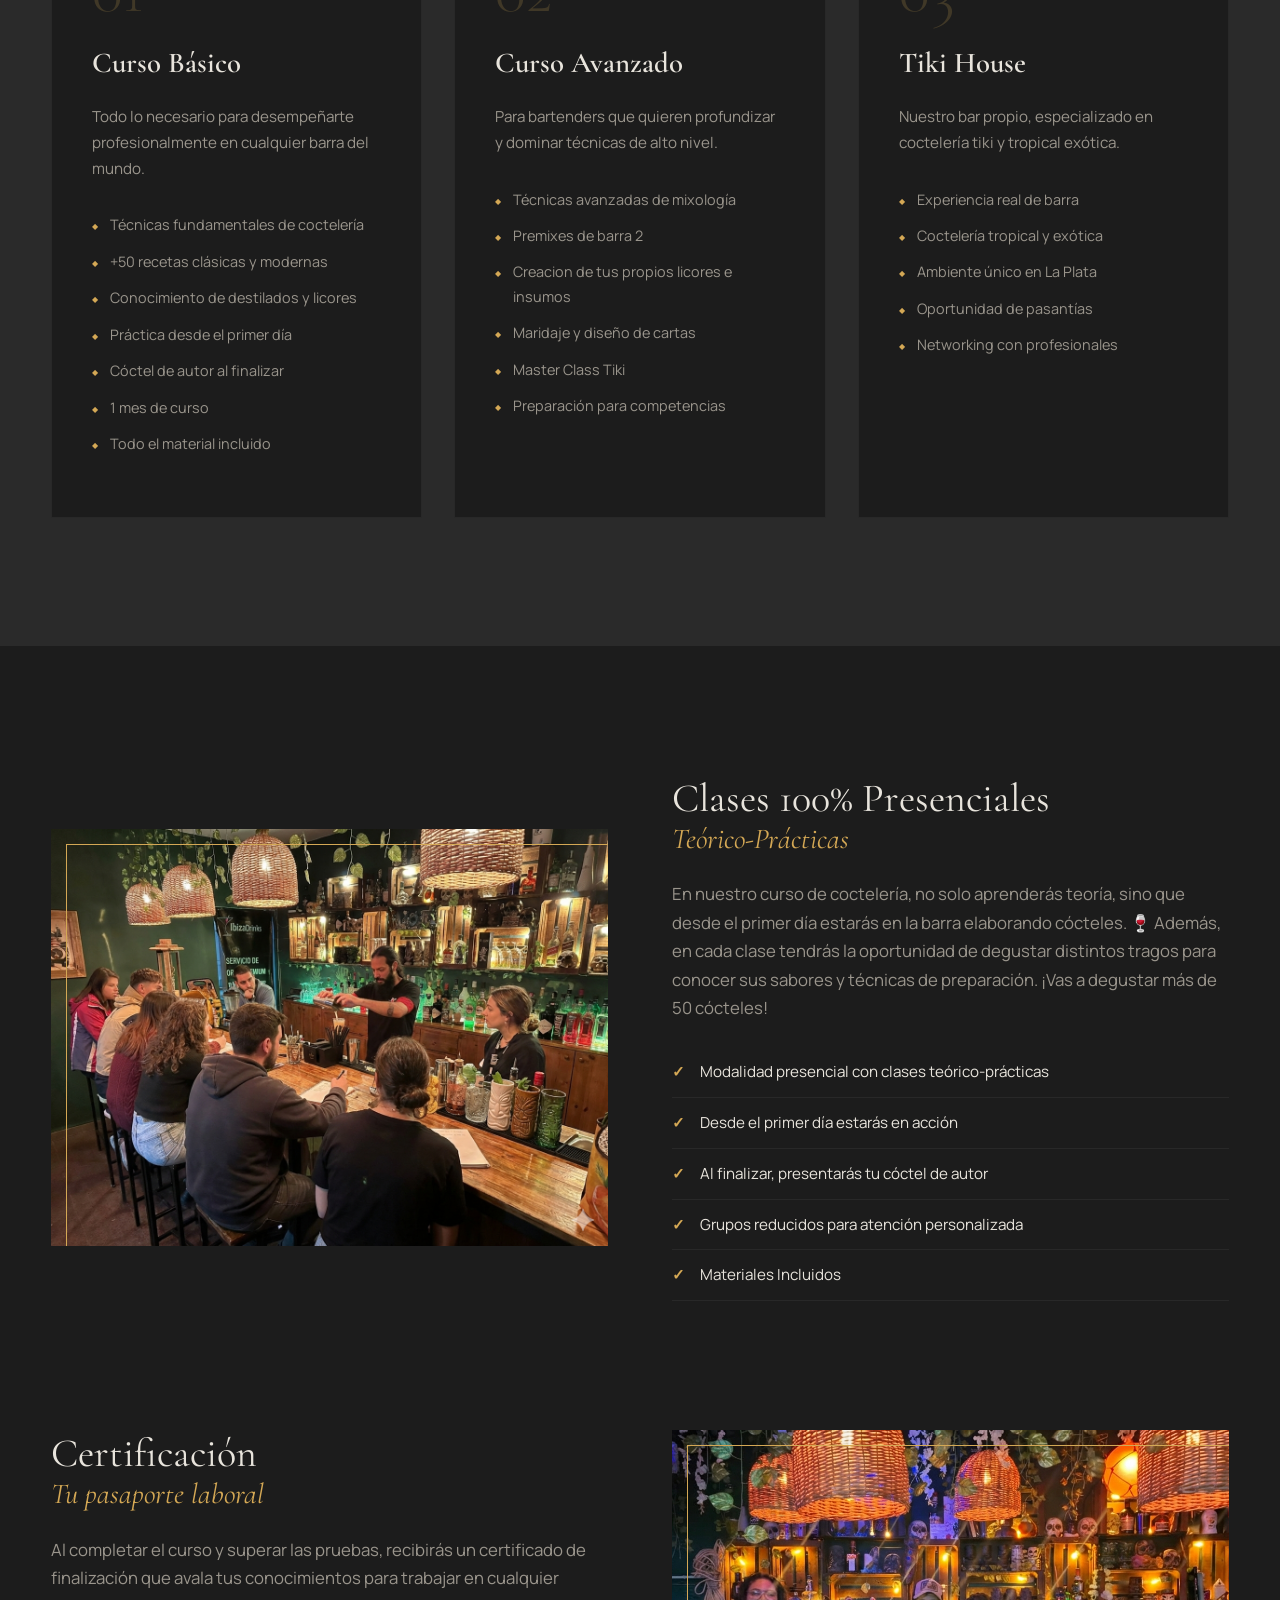
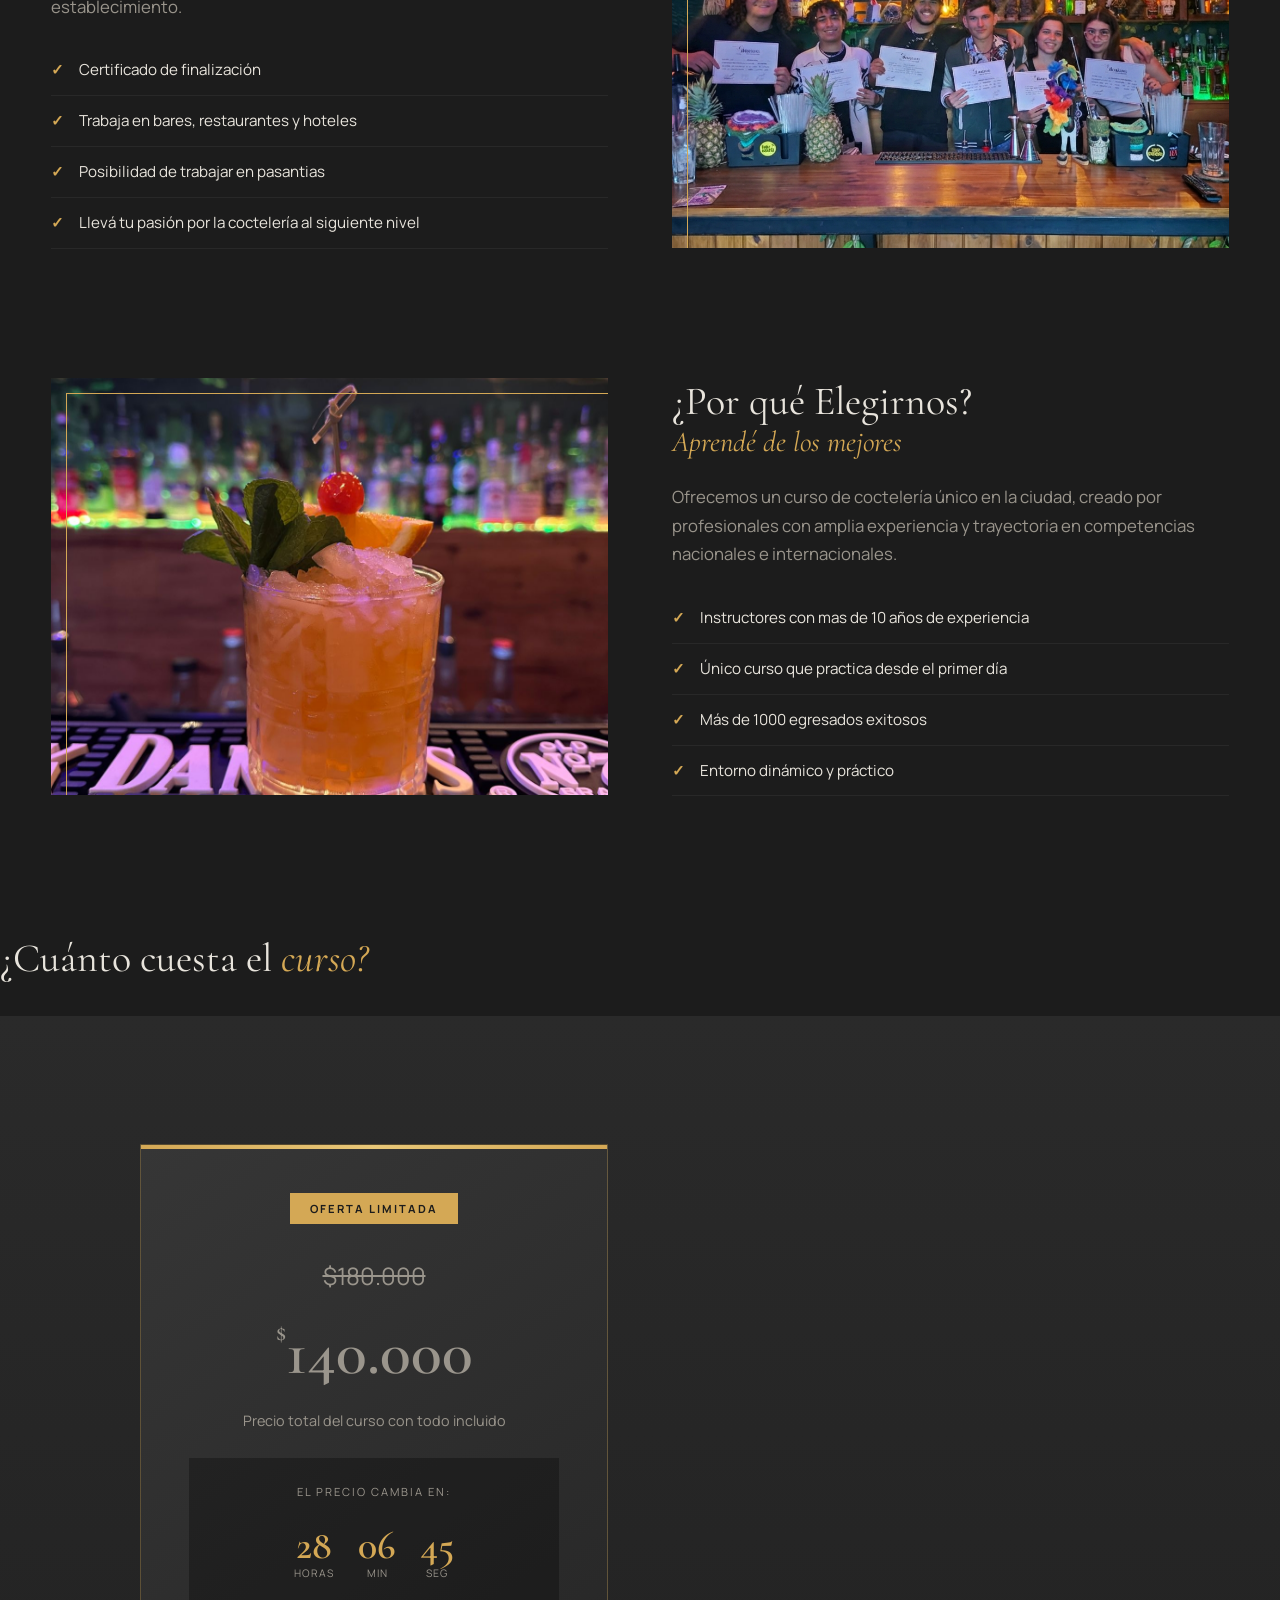
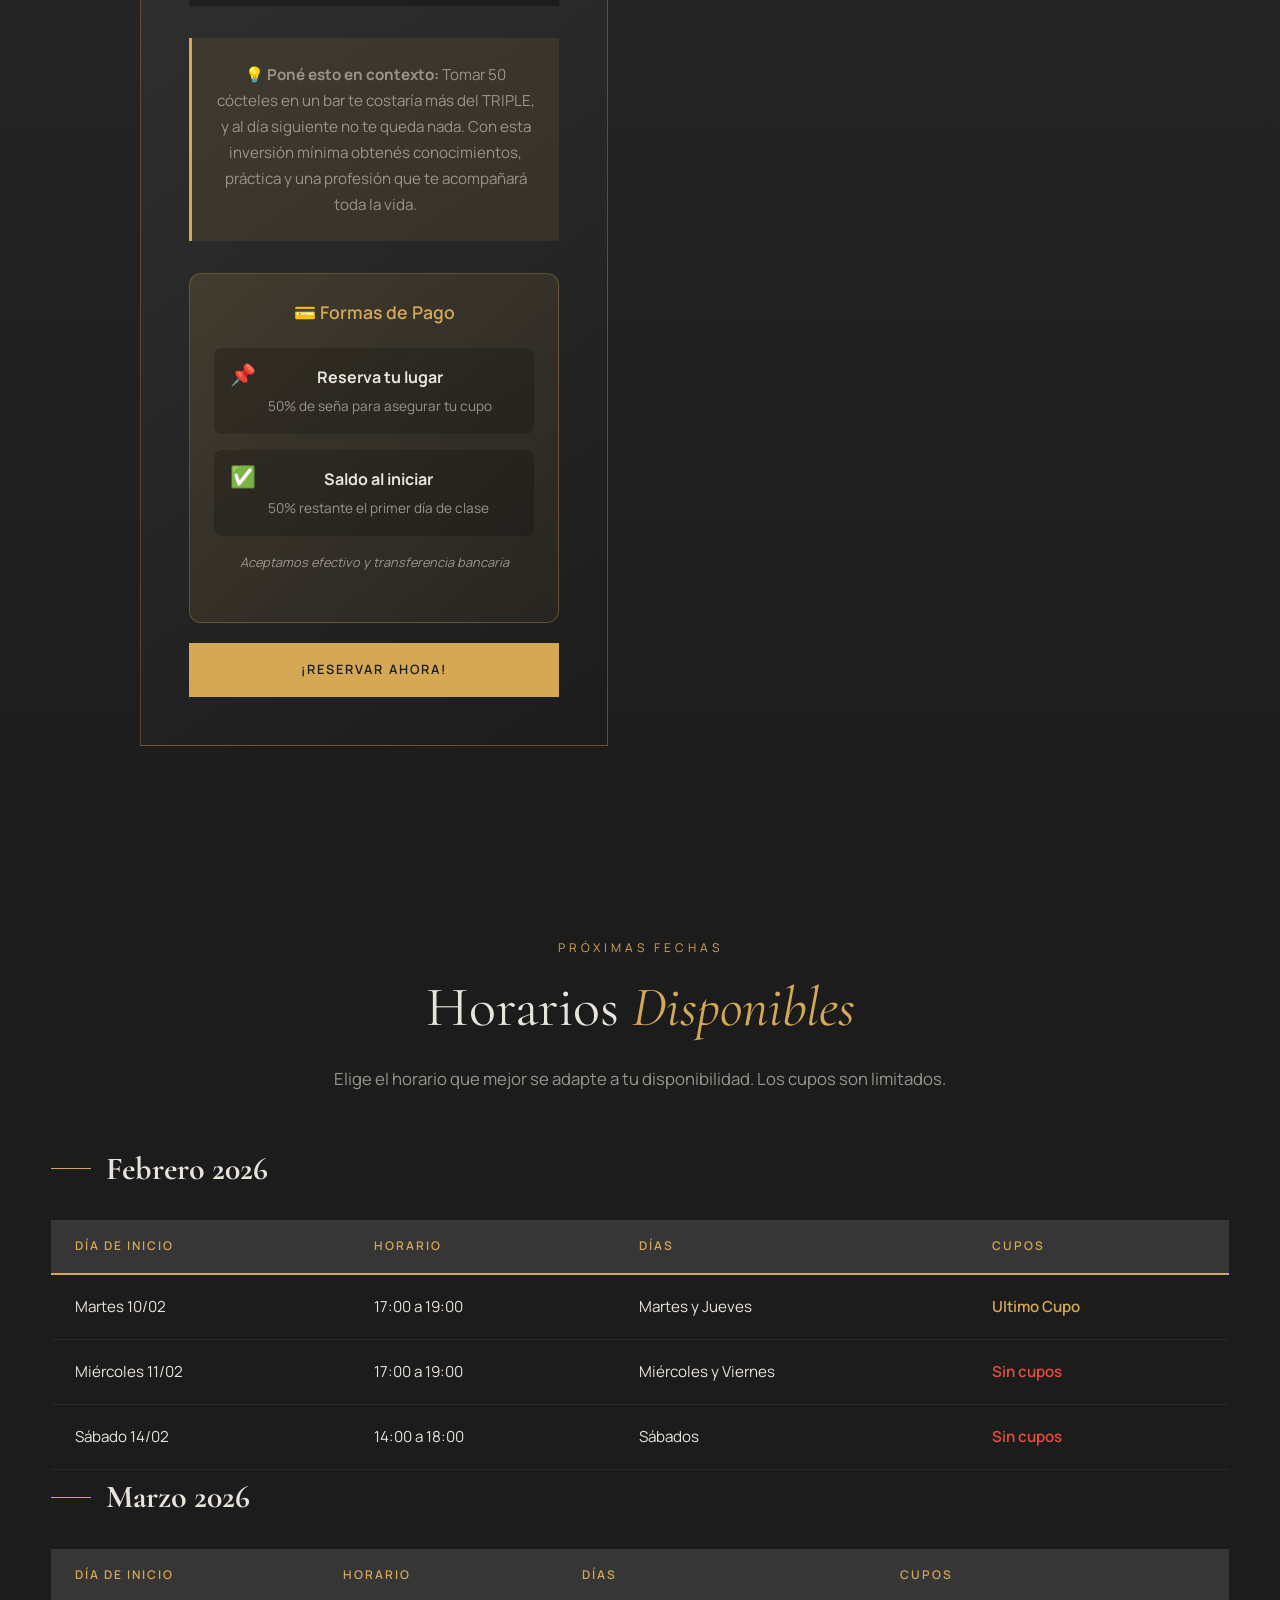
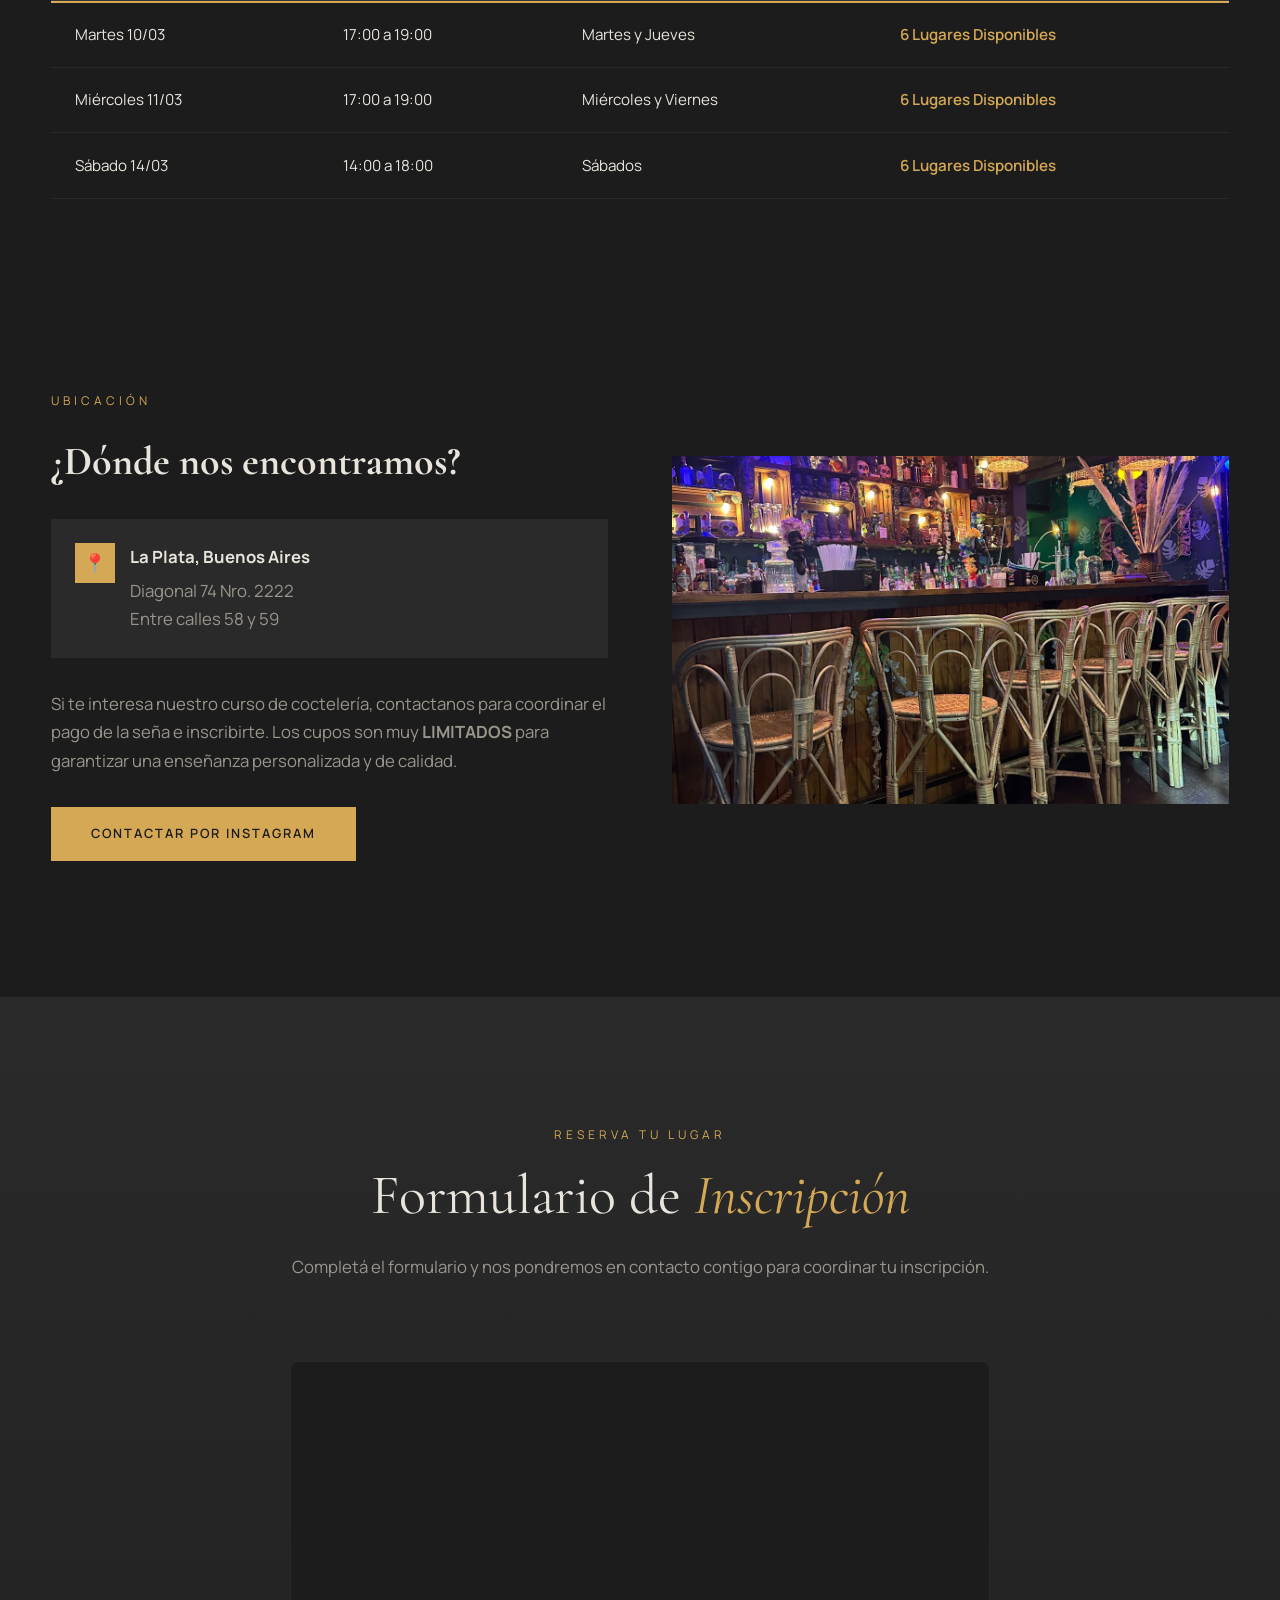
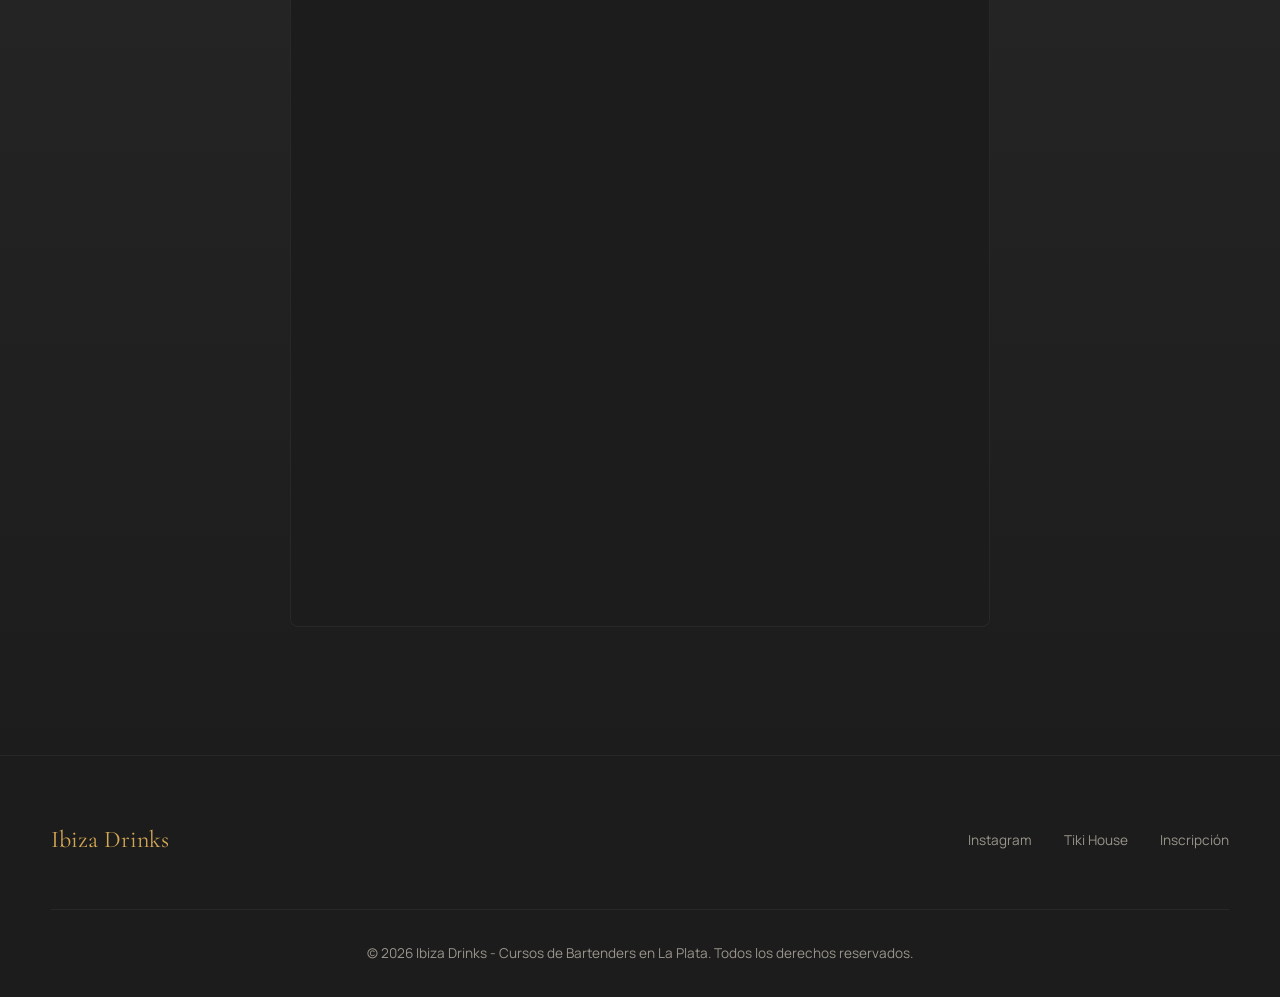
==== commit 71f0da8e: "Update index.html" ====
--- a/index.html
+++ b/index.html
@@ -188,7 +188,7 @@
             <div class="pricing-card">
                 <div class="pricing-badge">Oferta Limitada</div>
                 <p class="pricing-old">$180.000</p>
-                <p class="pricing-current"><span class="pricing-currency">$</span>130.000</p>
+                <p class="pricing-current"><span class="pricing-currency">$</span>140.000</p>
                 <p class="pricing-period">Precio total del curso con todo incluido</p>
 
                 <div class="countdown-container">
@@ -515,3 +515,4 @@
 
 
 
+
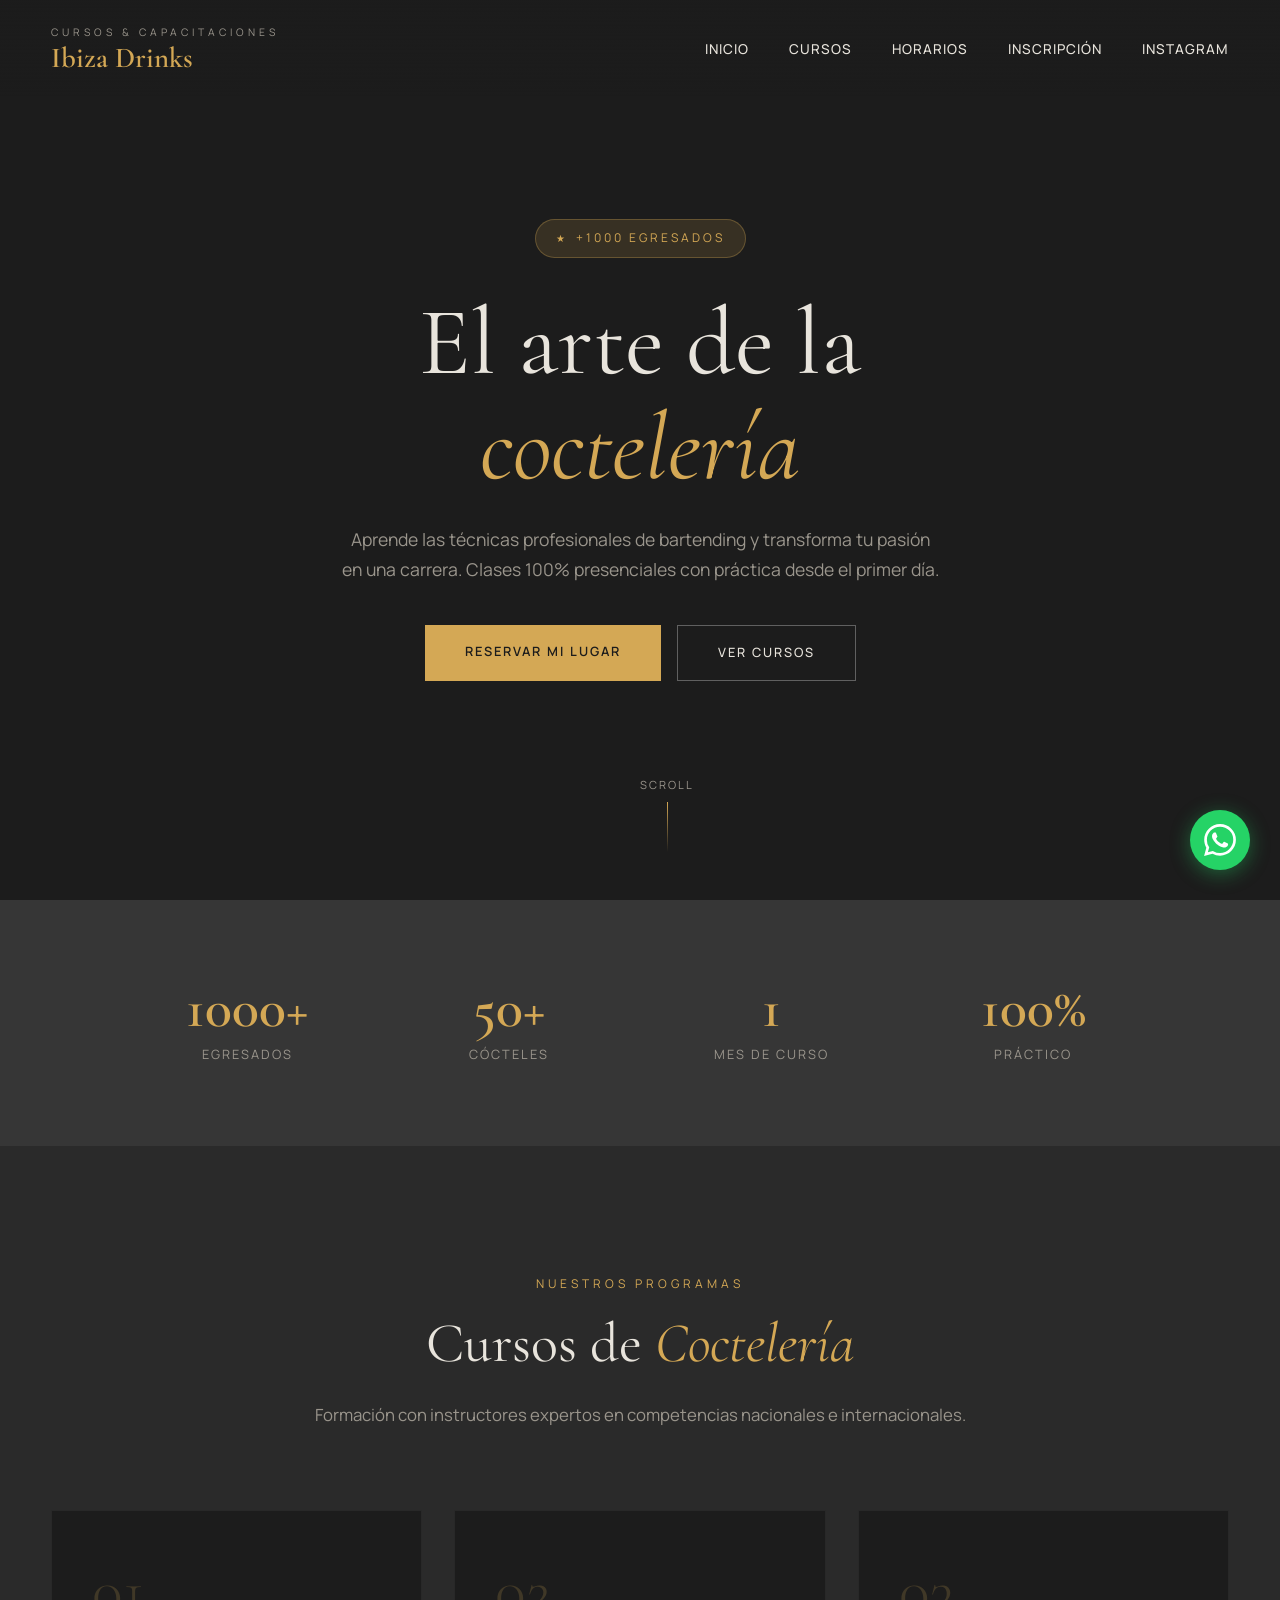
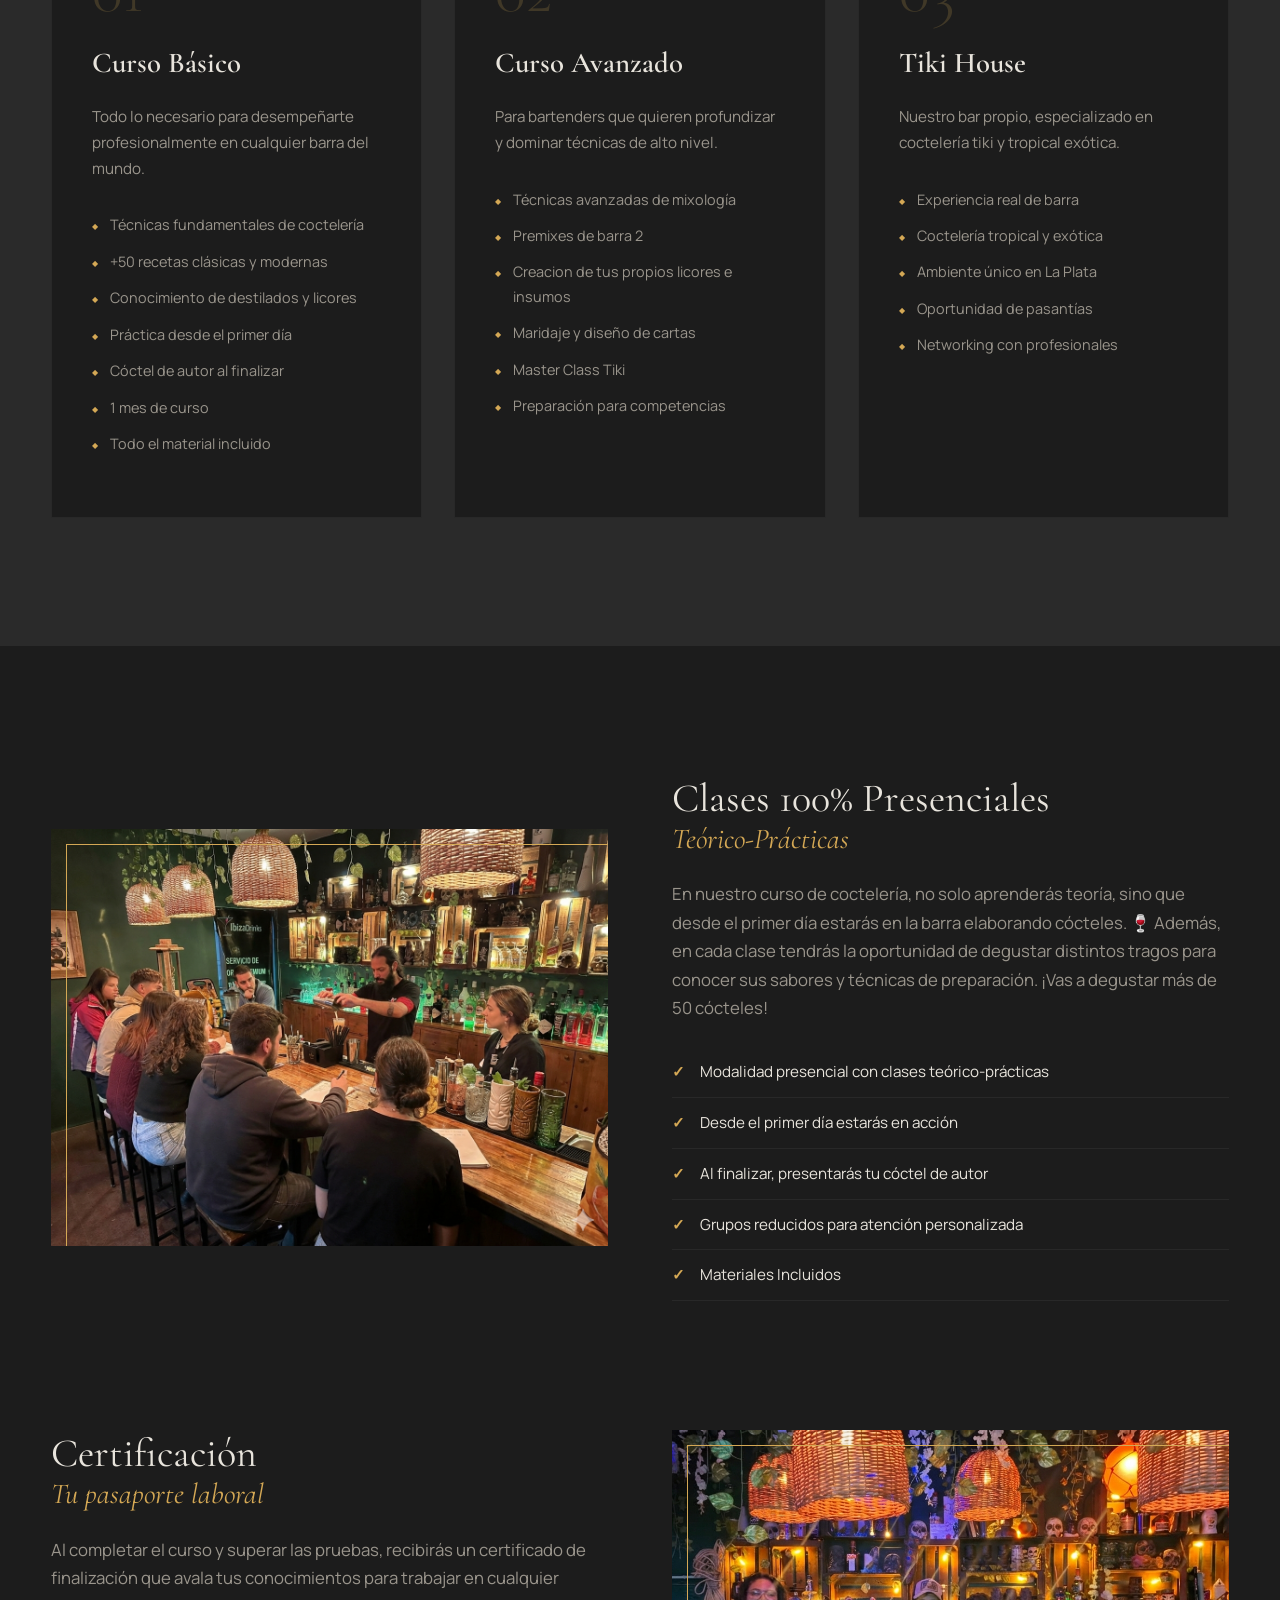
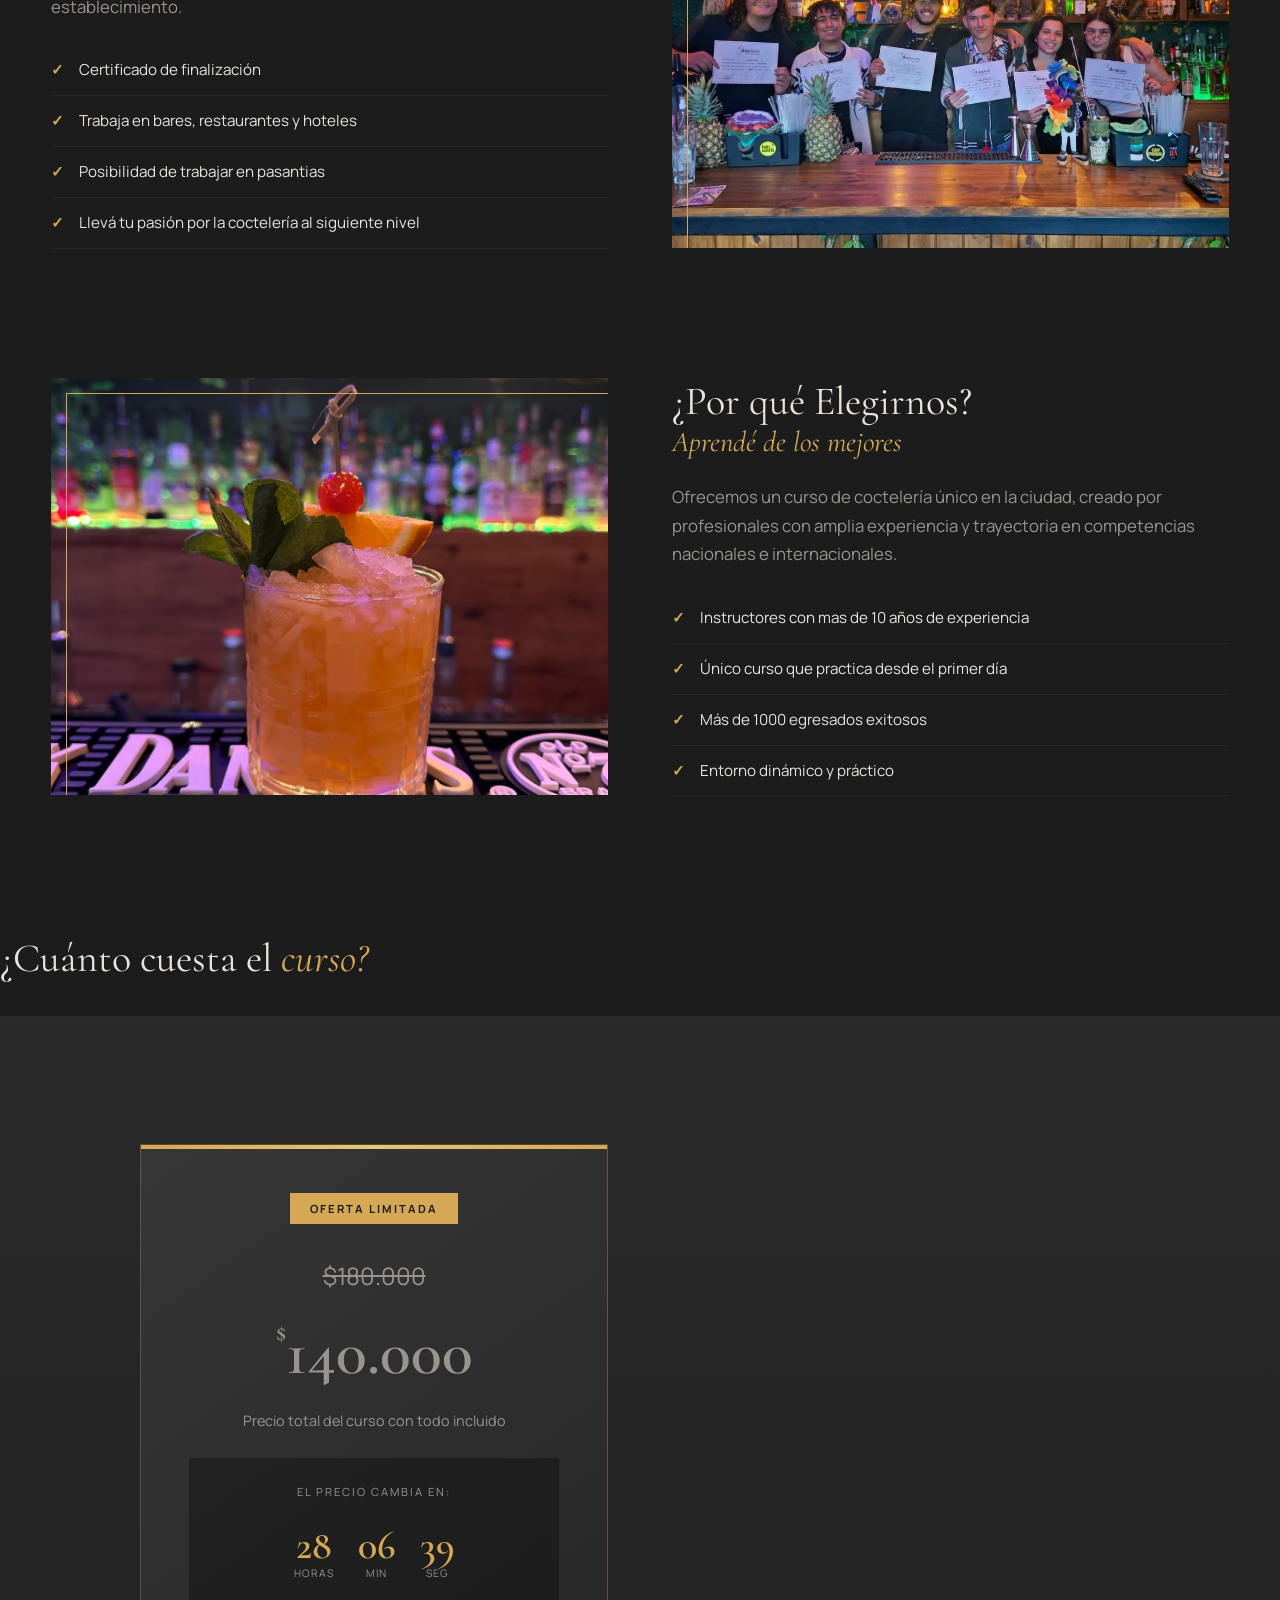
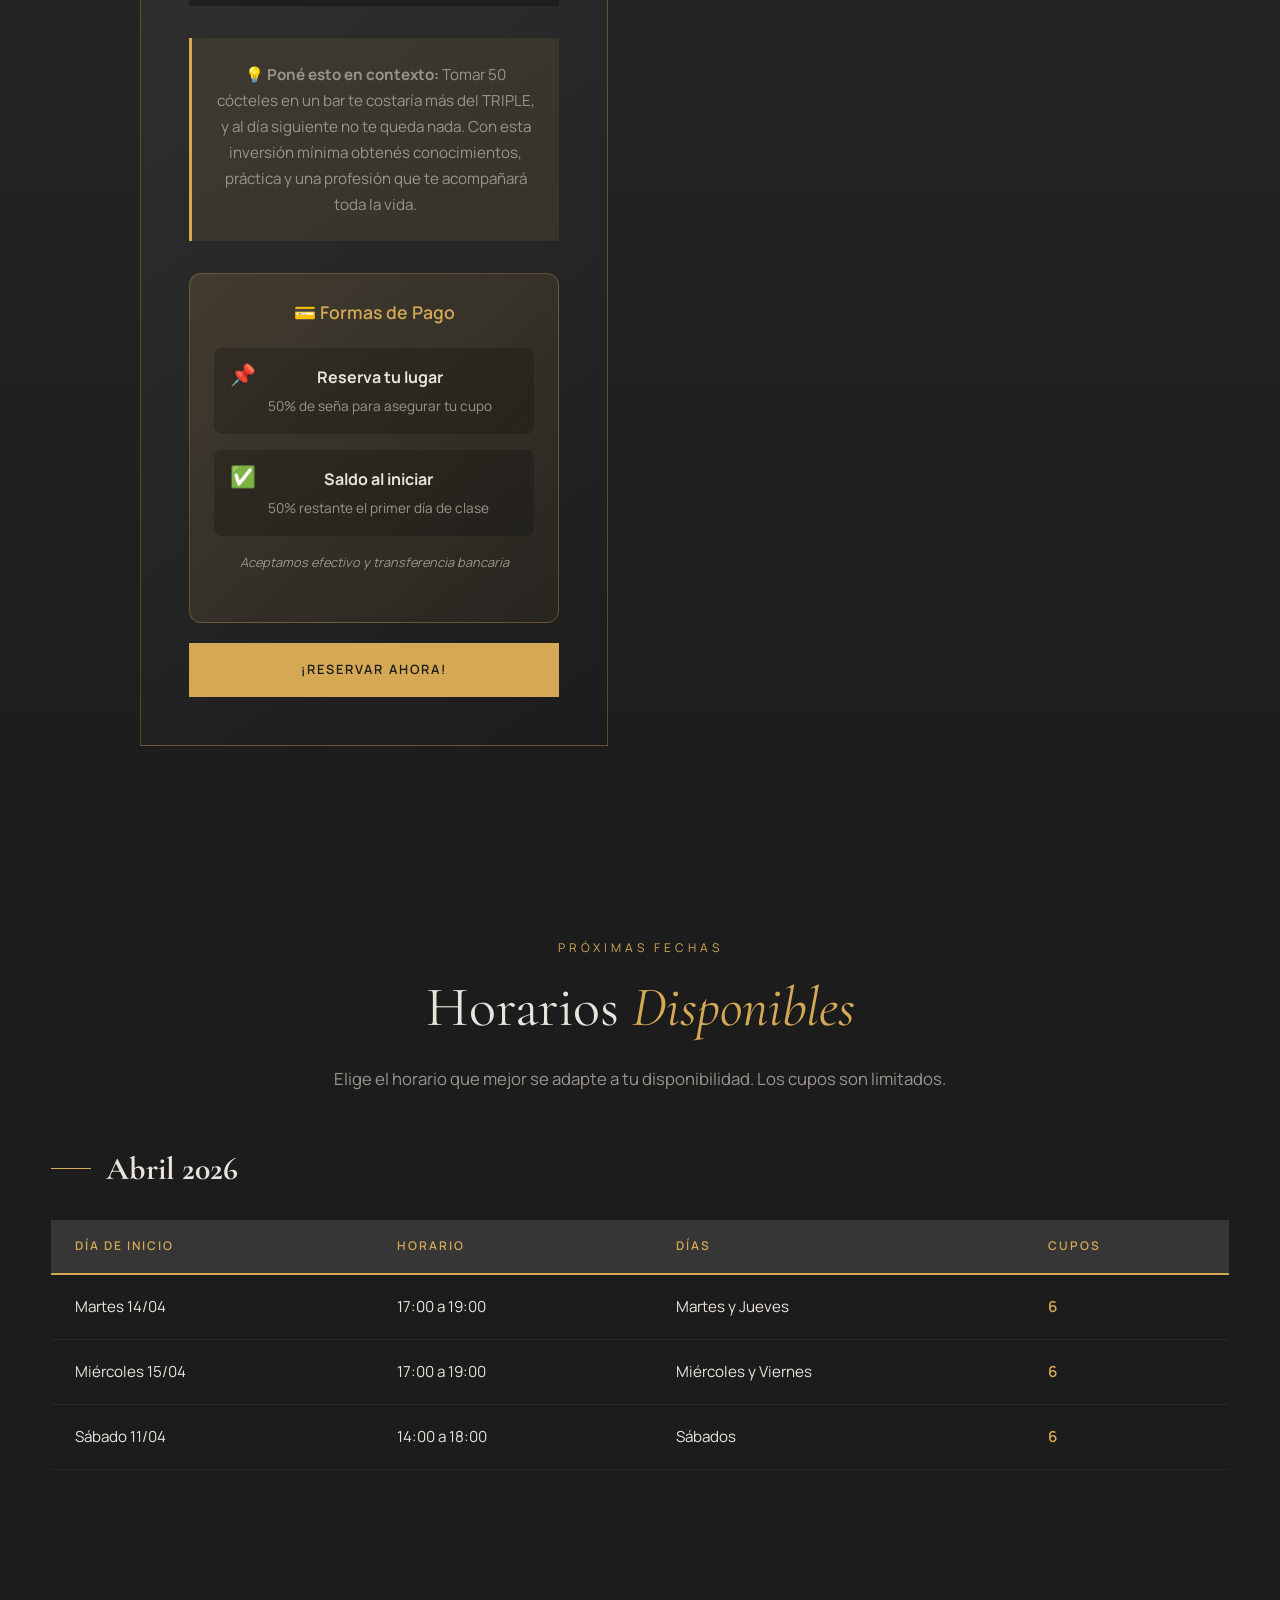
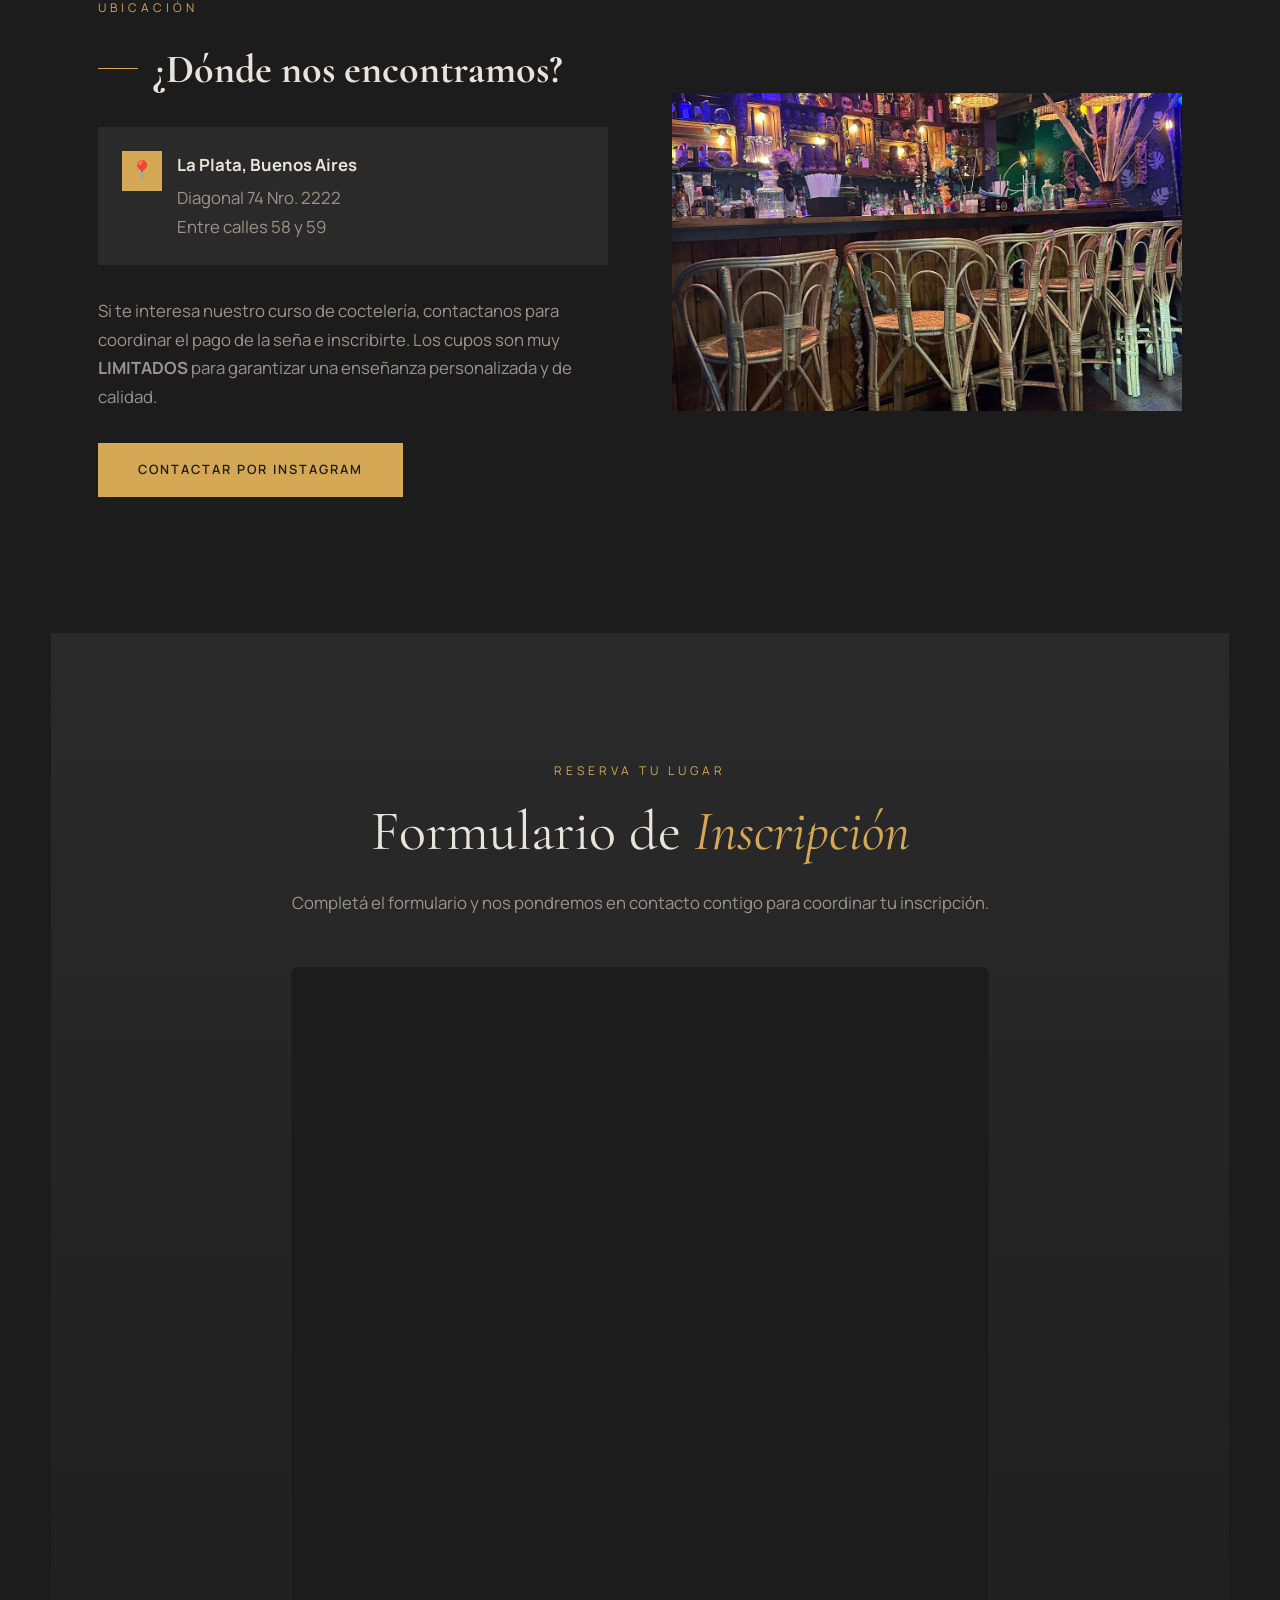
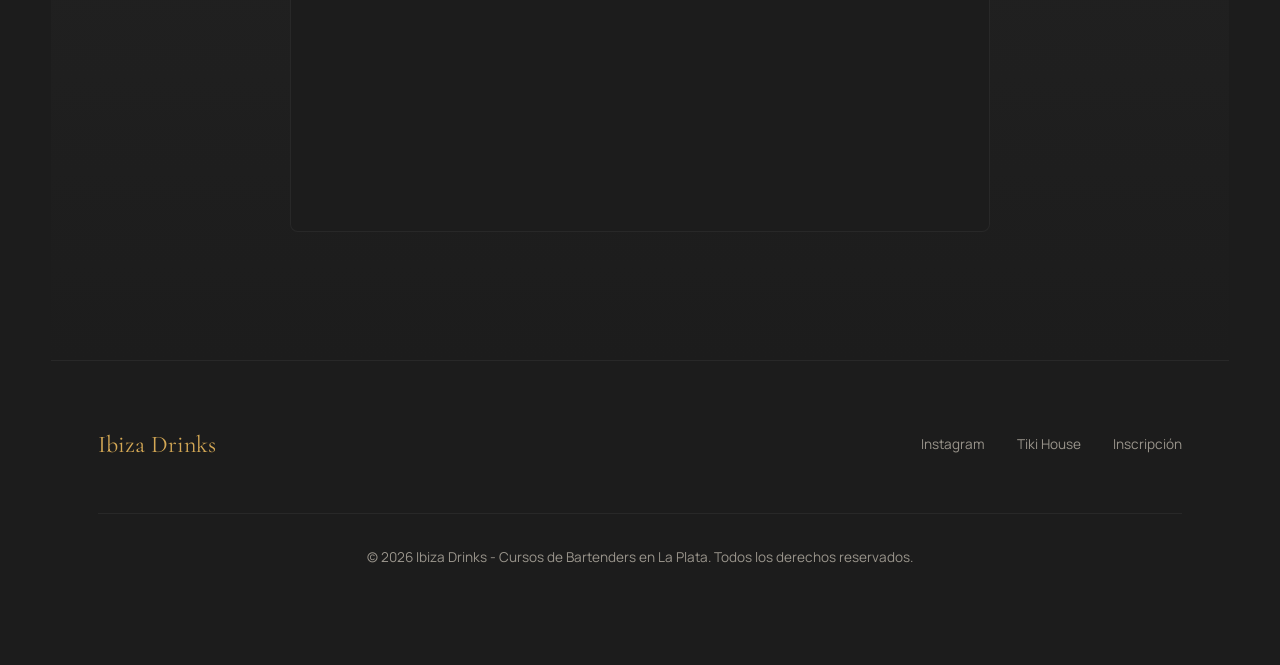
==== commit c2cdd2b8: "Update index.html" ====
--- a/index.html
+++ b/index.html
@@ -292,7 +292,7 @@
         </div>  -->
         
         <div class="schedule-month">
-            <h3>Febrero 2026</h3>
+            <h3>Abril 2026</h3>
             <table class="schedule-table">
                 <thead>
                     <tr>
@@ -305,25 +305,25 @@
                 </thead>
                 <tbody>
                     <tr>
-                        <td>Martes 10/02</td>
+                        <td>Martes 14/04</td>
                         
                         <td>17:00 a 19:00</td>
                         <td>Martes y Jueves</td>
-                        <td class="status-available">Ultimo Cupo </td>
-                    </tr>
-                    <tr>
-                        <td>Miércoles 11/02</td>
+                        <td class="status-available"> 6 </td>
+                    </tr>
+                    <tr>
+                        <td>Miércoles 15/04</td>
                         
                         <td>17:00 a 19:00</td>
                         <td>Miércoles y Viernes</td>
-                        <td class="status-full">Sin cupos</td>
-                    </tr>
-                    <tr>
-                        <td>Sábado 14/02</td>
+                        <td class="status-available"> 6 </td>
+                    </tr>
+                    <tr>
+                        <td>Sábado 11/04</td>
                         
                         <td>14:00 a 18:00</td>
                         <td>Sábados</td>
-                        <td class="status-full">Sin cupos</td>
+                        <td class="status-available"> 6 </td>
                     </tr>
                 </tbody>
             </table>
@@ -331,7 +331,7 @@
 
 
             
-        <div class="schedule-month">
+        <!--<div class="schedule-month">
             <h3>Marzo 2026</h3>
             <table class="schedule-table">
                 <thead>
@@ -516,3 +516,4 @@
 
 
 
+
